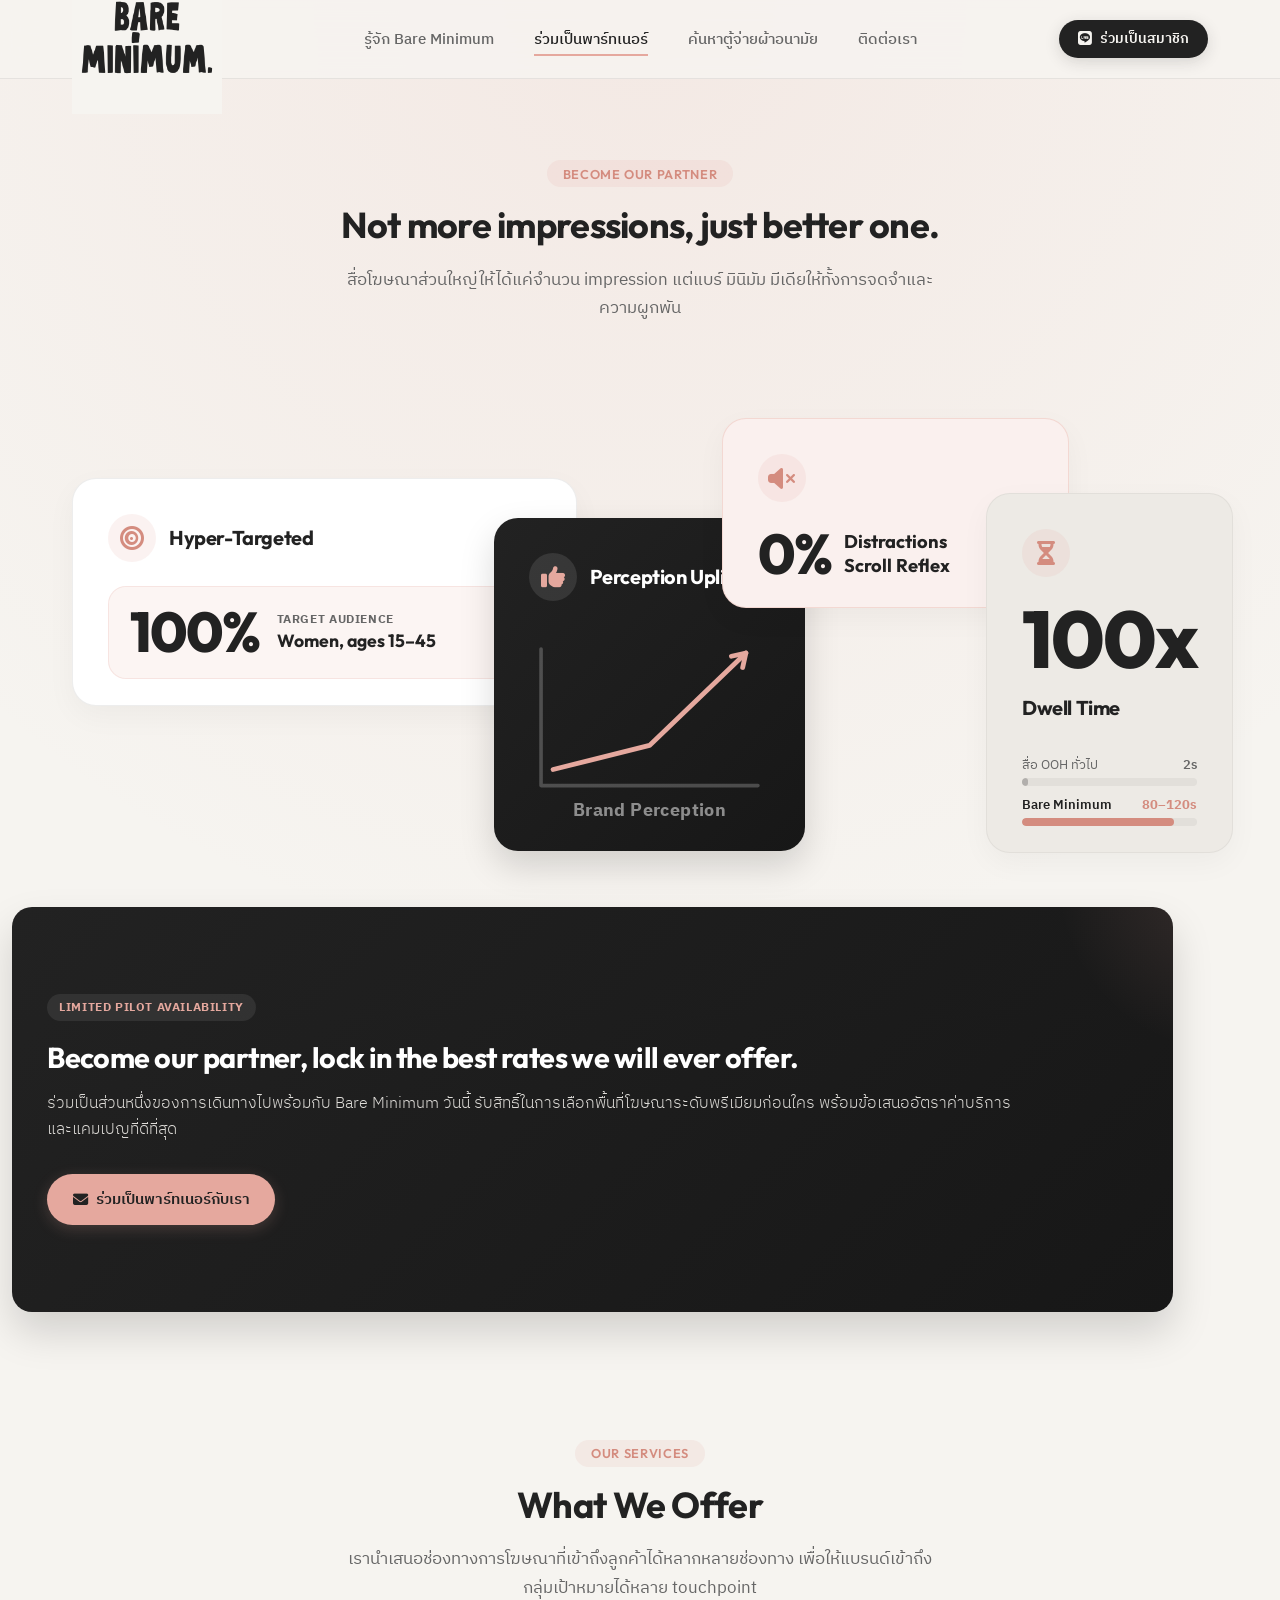
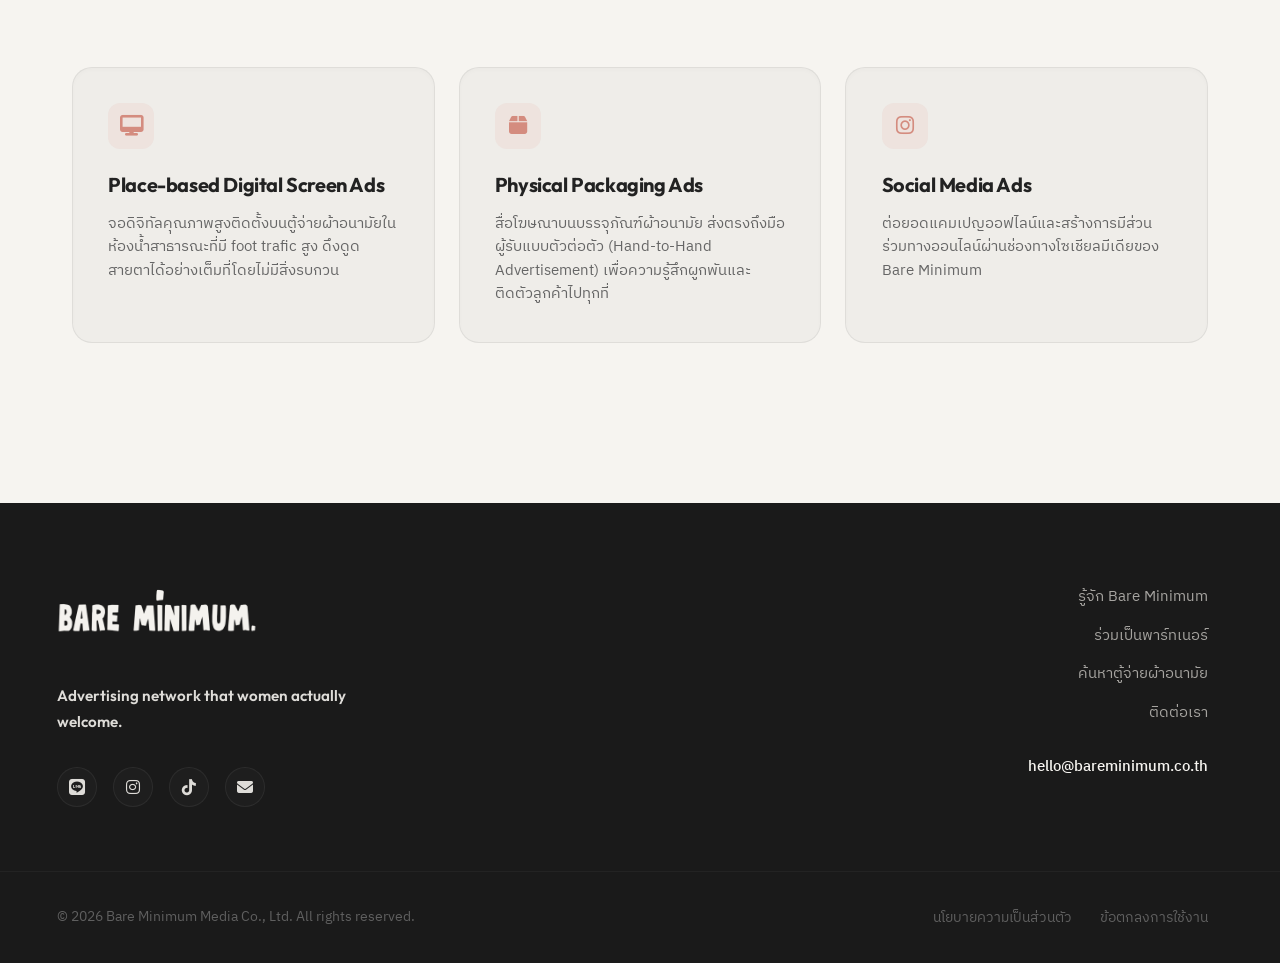
==== advertisers.html @ 183c714f "style: improve responsive design of advertiser cards with new layout metrics and mobile overflow fix" ====
<!DOCTYPE html>
<html lang="th">

<head>
    <meta charset="UTF-8">
    <meta name="viewport" content="width=device-width, initial-scale=1.0">
    <title>ร่วมเป็นพาร์ทเนอร์สื่อโฆษณา | Bare Minimum Media</title>

    <!-- SEO Meta Tags -->
    <meta name="description"
        content="ร่วมเป็นพาร์ทเนอร์โฆษณากับ Bare Minimum Media เครือข่ายสื่อโฆษณา OOH เจาะกลุ่มเป้าหมายผู้หญิง 100% อย่างมีประสิทธิภาพสูงสุด ผ่านการแจกผ้าอนามัยฟรี">
    <meta name="keywords"
        content="สื่อโฆษณา OOH, OOH Media, Media Network, พาร์ทเนอร์โฆษณา, โฆษณาเจาะกลุ่มผู้หญิง, สื่อนอกบ้าน, OOH media Thailand, โฆษณา OOH ในไทย, ผ้าอนามัยฟรี, ตู้จ่ายผ้าอนามัย, Bare Minimum Media">

    <!-- Open Graph Meta Tags -->
    <meta property="og:title" content="ร่วมเป็นพาร์ทเนอร์สื่อโฆษณา | Bare Minimum Media">
    <meta property="og:description"
        content="ร่วมเป็นพาร์ทเนอร์โฆษณากับ Bare Minimum Media เครือข่ายสื่อโฆษณา OOH เจาะกลุ่มเป้าหมายผู้หญิง 100% อย่างมีประสิทธิภาพสูงสุด">
    <meta property="og:image" content="assets/Logo.png">
    <meta property="og:type" content="website">

    <!-- Fonts -->
    <link rel="preconnect" href="https://fonts.googleapis.com">
    <link rel="preconnect" href="https://fonts.gstatic.com" crossorigin>
    <link
        href="https://fonts.googleapis.com/css2?family=Outfit:wght@300;400;600;700;800&family=IBM+Plex+Sans+Thai:wght@300;400;500;600;700&family=Playfair+Display:ital,wght@0,400..900;1,400..900&display=swap"
        rel="stylesheet">

    <!-- FontAwesome for Icons -->
    <link rel="stylesheet" href="https://cdnjs.cloudflare.com/ajax/libs/font-awesome/6.4.0/css/all.min.css">

    <!-- Custom CSS -->
    <link rel="stylesheet" href="style.css?v=3.0">
</head>

<body>

    <!-- Navigation Header -->
    <header class="header">
        <div class="nav-container">
            <a href="./" class="logo-link">
                <img src="assets/2.png" alt="Bare Minimum Logo" class="header-logo">
            </a>

            <nav class="nav-menu">
                <a href="./" class="nav-link">รู้จัก Bare Minimum</a>
                <a href="advertisers" class="nav-link">ร่วมเป็นพาร์ทเนอร์</a>
                <a href="locations" class="nav-link">ค้นหาตู้จ่ายผ้าอนามัย</a>
                <a href="contact" class="nav-link">ติดต่อเรา</a>
            </nav>

            <div class="nav-actions">
                <a href="https://lin.ee/QVbHF6t" class="btn btn-primary btn-sm btn-member-trigger">
                    <i class="fab fa-line"></i> ร่วมเป็นสมาชิก
                </a>
            </div>

            <button class="mobile-menu-toggle" id="menu-toggle" aria-label="Toggle Menu">
                <span class="bar"></span>
                <span class="bar"></span>
                <span class="bar"></span>
            </button>
        </div>
    </header>

    <!-- Mobile Navigation Drawer -->
    <div class="mobile-nav" id="mobile-nav">
        <a href="./" class="mobile-nav-link">รู้จัก Bare Minimum</a>
        <a href="advertisers" class="mobile-nav-link">ร่วมเป็นพาร์ทเนอร์</a>
        <a href="locations" class="mobile-nav-link">ค้นหาตู้จ่ายผ้าอนามัย</a>
        <a href="contact" class="mobile-nav-link">ติดต่อเรา</a>
        <a href="https://lin.ee/QVbHF6t" class="btn btn-primary btn-member-trigger" style="margin-top: 1.5rem;">
            <i class="fab fa-line"></i> ร่วมเป็นสมาชิก
        </a>
    </div>

    <!-- Main Content -->
    <main>

        <!-- Advertiser / Partner Section -->
        <section id="advertisers" class="advertisers-section standalone-section">
            <div class="container">
                <div class="section-header">
                    <span class="section-badge">Become Our Partner</span>
                    <h2>Not more impressions, just better one.</h2>
                    <p class="section-subtitle">
                        สื่อโฆษณาส่วนใหญ่ให้ได้แค่จำนวน impression แต่แบร์ มินิมัม มีเดียให้ทั้งการจดจำและความผูกพัน
                    </p>
                </div>

                <!-- Advertiser Cards Grid -->
                <div class="advertiser-grid">
                    <!-- Card 1: Hyper-Targeted -->
                    <div class="adv-card adv-card-premium adv-card-palette-1" data-reveal>
                        <div class="adv-card-header-row">
                            <div class="adv-badge-premium"><i class="fas fa-bullseye"></i></div>
                            <h3 class="adv-title-premium">Hyper-Targeted</h3>
                        </div>
                        <div class="adv-card-label-row">
                            <div class="adv-pill-pink-box">
                                <div class="adv-card-huge-num">100%</div>
                                <div class="adv-box-details">
                                    <span class="adv-box-title">Target Audience</span>
                                    <span class="adv-box-subtitle">Women, ages 15–45</span>
                                </div>
                            </div>
                        </div>
                    </div>

                    <!-- Card 2: Better Brand Perception -->
                    <div class="adv-card adv-card-premium adv-card-palette-2" data-reveal>
                        <div class="adv-card-header-row">
                            <div class="adv-badge-premium"><i class="fas fa-thumbs-up"></i></div>
                            <h3 class="adv-title-premium">Perception Uplift</h3>
                        </div>

                        <div class="svg-wrapper">
                            <svg viewBox="0 0 300 230" class="spike-chart">
                                <!-- Axes -->
                                <path d="M 15,10 L 15,180 L 285,180" fill="none" stroke="rgba(255, 255, 255, 0.25)"
                                    stroke-width="4.5" stroke-linecap="round" stroke-linejoin="round" />

                                <!-- Label indicator -->
                                <text x="150" y="218" class="chart-axis-text"
                                    style="text-anchor: middle; font-size: 22px; font-weight: 700; letter-spacing: 0.5px; fill: #ffffff;">Brand Perception</text>

                                <!-- Area Path -->
                                <path class="spike-gradient-fill" d="M 30,180 L 30,160 L 150,130 L 270,15 L 270,180 Z"
                                    fill="url(#spike-grad-accent)" />

                                <!-- Line Path -->
                                <path class="spike-path" d="M 30,160 L 150,130 L 270,15" fill="none"
                                    stroke="var(--color-accent)" stroke-width="6" stroke-linecap="round"
                                    stroke-linejoin="round" />

                                <!-- Arrow Head -->
                                <path class="spike-arrow" d="M 252,19 L 270,15 L 266,33" fill="none"
                                    stroke="var(--color-accent)" stroke-width="6" stroke-linecap="round"
                                    stroke-linejoin="round" />
                            </svg>
                        </div>


                    </div>

                    <!-- Card 3: Zero Distraction -->
                    <div class="adv-card adv-card-premium adv-card-palette-3" data-reveal>
                        <div class="adv-badge-premium"><i class="fas fa-volume-mute"></i></div>
                        <div class="adv-card-metrics-row-nobox">
                            <div class="adv-card-huge-num">0%</div>
                            <div class="adv-box-details">
                                <span class="adv-box-subtitle-small">Distractions</span>
                                <span class="adv-box-subtitle-small">Scroll Reflex</span>
                            </div>
                        </div>
                    </div>

                    <!-- Card 4: 100x Longer Dwell Time -->
                    <div class="adv-card adv-card-premium adv-card-palette-4" data-reveal>
                        <div class="adv-badge-premium"><i class="fas fa-hourglass-half"></i></div>
                        <div class="adv-card-huge-num">100x</div>
                        <h3 class="adv-title-premium">Dwell Time</h3>

                        <div class="dwell-chart-container" style="margin-bottom: 1.5rem;">
                            <div class="chart-row">
                                <div class="chart-label-container">
                                    <span class="chart-label">สื่อ OOH ทั่วไป</span>
                                    <span class="chart-value">2s</span>
                                </div>
                                <div class="chart-bar-bg">
                                    <div class="chart-bar bar-typical" style="width: calc(2 / 60 * 100%)"></div>
                                </div>
                            </div>
                            <div class="chart-row">
                                <div class="chart-label-container">
                                    <span class="chart-label-accent">Bare Minimum</span>
                                    <span class="chart-value-accent">80–120s</span>
                                </div>
                                <div class="chart-bar-bg">
                                    <div class="chart-bar bar-accent" style="width: calc(52 / 60 * 100%)"></div>
                                </div>
                            </div>
                        </div>


                    </div>

                    <!-- Card 5: Multiple Touchpoints -->
                    <div class="adv-card" data-reveal style="display: none;">
                        <div class="adv-badge"><i class="fas fa-layer-group"></i></div>
                        <h3>Multiple Touchpoints</h3>
                        <p>เรานำเสนอช่องทางการโฆษณาที่เข้าถึงลูกค้าได้หลากหลายช่องทาง ทั้งบรรจุภัณฑ์ (Packaging Ads)
                            จอดิจิทัล (Digital Screen Ads) และสื่อโซเชียลมีเดีย (Social Media Ads)
                            เพื่อสร้างการมองเห็นซ้ำ และทำให้พวกเธอจดจำและพกพาแบรนด์ของคุณติดตัวไปได้ทุกที่</p>
                    </div>

                    <!-- Card 6: Premium Locations -->
                    <div class="adv-card" data-reveal style="display: none;">
                        <div class="adv-badge"><i class="fas fa-map-marked-alt"></i></div>
                        <h3>Premium Locations</h3>
                        <p>ติดตั้งในพื้นที่ที่มี foot traffic สูงและตรงกลุ่มเป้าหมายของคุณ ไม่ว่าจะเป็น
                            มหาวิทยาลัยชื่อดัง, โรงพยาบาลชั้นนำ, ห้างสรรพสินค้า, อาคารสำนักงานเกรด A หรือสนามบิน</p>
                    </div>

                    <!-- Card 7: Who should advertise with us -->
                    <div class="adv-card" data-reveal style="display: none;">
                        <div class="adv-badge"><i class="fas fa-users"></i></div>
                        <h3>Who Should Advertise With Us?</h3>
                        <p>แบรนด์ FMCG และทุกแบรนด์ที่ต้องการเข้าถึงกลุ่มเป้าหมายผู้หญิงอายุ 15-45 ปี</p>
                    </div>

                    <!-- Featured Call to Action (Card 8) -->
                    <div class="adv-card adv-card-featured">
                        <div class="featured-content">
                            <span class="featured-tag">LIMITED PILOT AVAILABILITY</span>
                            <h3>Become our partner, lock in the best rates we will ever offer.</h3>
                            <p>ร่วมเป็นส่วนหนึ่งของการเดินทางไปพร้อมกับ Bare Minimum วันนี้
                                รับสิทธิ์ในการเลือกพื้นที่โฆษณาระดับพรีเมียมก่อนใคร
                                พร้อมข้อเสนออัตราค่าบริการและแคมเปญที่ดีที่สุด</p>
                            <button class="btn btn-secondary" id="btn-partner-trigger">
                                <i class="fas fa-envelope"></i> ร่วมเป็นพาร์ทเนอร์กับเรา
                            </button>
                        </div>
                    </div>
                </div>
            </div>
        </section>

        <!-- Our Services Section -->
        <section id="what-we-offer" class="offer-section">
            <div class="container">
                <div class="section-header" data-reveal>
                    <span class="section-badge">Our Services</span>
                    <h2>What We Offer</h2>
                    <p class="section-subtitle">
                        เรานำเสนอช่องทางการโฆษณาที่เข้าถึงลูกค้าได้หลากหลายช่องทาง
                        เพื่อให้แบรนด์เข้าถึงกลุ่มเป้าหมายได้หลาย touchpoint
                    </p>
                </div>

                <!-- Offer Cards Grid -->
                <div class="advertiser-grid">
                    <!-- Card 1: Place-based Digital Screen Ads -->
                    <div class="adv-card" data-reveal style="transition-delay: 0.1s;">
                        <div class="adv-badge"><i class="fas fa-desktop"></i></div>
                        <h3>Place-based Digital Screen Ads</h3>
                        <p>จอดิจิทัลคุณภาพสูงติดตั้งบนตู้จ่ายผ้าอนามัยในห้องน้ำสาธารณะที่มี foot trafic สูง
                            ดึงดูดสายตาได้อย่างเต็มที่โดยไม่มีสิ่งรบกวน</p>
                    </div>

                    <!-- Card 2: Physical Packaging Ads -->
                    <div class="adv-card" data-reveal style="transition-delay: 0.3s;">
                        <div class="adv-badge"><i class="fas fa-box"></i></div>
                        <h3>Physical Packaging Ads</h3>
                        <p>สื่อโฆษณาบนบรรจุภัณฑ์ผ้าอนามัย ส่งตรงถึงมือผู้รับแบบตัวต่อตัว (Hand-to-Hand Advertisement)
                            เพื่อความรู้สึกผูกพันและติดตัวลูกค้าไปทุกที่</p>
                    </div>

                    <!-- Card 3: Social Media Ads -->
                    <div class="adv-card" data-reveal style="transition-delay: 0.5s;">
                        <div class="adv-badge"><i class="fab fa-instagram"></i></div>
                        <h3>Social Media Ads</h3>
                        <p>ต่อยอดแคมเปญออฟไลน์และสร้างการมีส่วนร่วมทางออนไลน์ผ่านช่องทางโซเชียลมีเดียของ Bare Minimum
                        </p>
                    </div>
                </div>
            </div>
        </section>

    </main>

    <!-- Footer -->
    <footer class="footer">
        <div class="container footer-container">
            <div class="footer-brand">
                <a href="./" class="logo-link">
                    <img src="assets/3.png" alt="Bare Minimum Logo" class="footer-logo">
                </a>
                <p class="footer-english-text">Advertising network that women actually welcome.</p>
                <div class="social-links">
                    <a href="https://lin.ee/QVbHF6t" target="_blank" aria-label="LINE"><i class="fab fa-line"></i></a>
                    <a href="https://www.instagram.com/didthebareminimum?igsh=MXNhOTF0OTR0cHQ2Nw%3D%3D&utm_source=qr"
                        target="_blank" aria-label="Instagram"><i class="fab fa-instagram"></i></a>
                    <a href="https://www.tiktok.com/@didthebareminimum?_r=1&_t=ZS-9819Ub12t3R" target="_blank"
                        aria-label="TikTok"><i class="fab fa-tiktok"></i></a>
                    <a href="mailto:hello@bareminimum.co.th" aria-label="Gmail"><i class="fas fa-envelope"></i></a>
                </div>
            </div>

            <div class="footer-links-group">
                <div class="footer-links-col">
                    <a href="./">รู้จัก Bare Minimum</a>
                    <a href="advertisers">ร่วมเป็นพาร์ทเนอร์</a>
                    <a href="locations">ค้นหาตู้จ่ายผ้าอนามัย</a>
                    <a href="contact">ติดต่อเรา</a>
                    <a href="mailto:hello@bareminimum.co.th" class="footer-email-link">hello@bareminimum.co.th</a>
                </div>
            </div>
        </div>
        <div class="footer-bottom">
            <div class="container footer-bottom-container">
                <p>&copy; 2026 Bare Minimum Media Co., Ltd. All rights reserved. </p>
                <div class="footer-meta-links">
                    <a href="#">นโยบายความเป็นส่วนตัว</a>
                    <a href="#">ข้อตกลงการใช้งาน</a>
                </div>
            </div>
        </div>
    </footer>

    <!-- MODAL: LINE QR Code (For Desktop users to easily scan and open LIFF) -->
    <div class="modal" id="modal-member">
        <div class="modal-content text-center">
            <button class="modal-close" aria-label="Close modal">&times;</button>
            <h3 class="modal-title">ร่วมเป็นสมาชิก Bare Minimum</h3>
            <p class="modal-subtitle">สแกน QR Code ด้านล่างผ่านสมาร์ตโฟนของคุณเพื่อแอด LINE OA
                และเริ่มรับผ้าอนามัยฟรีได้ทันที</p>
            <div class="qr-container">
                <img src="https://qr-official.line.me/gs/M_489gqvbh_BW.png?oat_content=qr" alt="LINE QR Code"
                    class="qr-img"
                    style="width: 200px; height: 200px; margin: 1rem auto; display: block; border-radius: 12px; box-shadow: 0 4px 12px rgba(0,0,0,0.1);">
                <div class="line-badge-container">
                    <span class="line-badge"><i class="fab fa-line"></i> LINE @489gqvbh</span>
                </div>
            </div>
            <div class="modal-footer">
                <a href="https://lin.ee/QVbHF6t" target="_blank" class="btn btn-outline btn-sm">หรือคลิกที่นี่</a>
            </div>
        </div>
    </div>

    <!-- MODAL: Partner / Advertiser Inquiry -->
    <div class="modal" id="modal-partner">
        <div class="modal-content">
            <button class="modal-close" aria-label="Close modal">&times;</button>
            <h3 class="modal-title">ร่วมเป็นพาร์ทเนอร์โฆษณากับเรา</h3>
            <p class="modal-subtitle">เริ่มต้นสร้าง Campaign OOH รูปแบบใหม่ที่สร้าง Impact
                สูงสุดให้กับแบรนด์และสังคมของคุณ</p>

            <form id="partner-form" class="modal-form">
                <div class="form-group">
                    <label for="partner-company">ชื่อบริษัท / แบรนด์สินค้า</label>
                    <input type="text" id="partner-company" required placeholder="เช่น บริษัท แบรนด์สุขอนามัย จำกัด">
                </div>
                <div class="form-row">
                    <div class="form-group">
                        <label for="partner-contact">ชื่อผู้ติดต่อ</label>
                        <input type="text" id="partner-contact" required placeholder="คุณกานดา รักดี">
                    </div>
                    <div class="form-group">
                        <label for="partner-phone">เบอร์โทรศัพท์</label>
                        <input type="tel" id="partner-phone" required placeholder="081-XXX-XXXX">
                    </div>
                </div>
                <div class="form-group">
                    <label for="partner-email">อีเมลบริษัท</label>
                    <input type="email" id="partner-email" required placeholder="kanda@brandcompany.com">
                </div>
                <div class="form-group">
                    <label for="partner-msg">รายละเอียดแคมเปญหรือความต้องการเพิ่มเติม (ไม่บังคับ)</label>
                    <textarea id="partner-msg" rows="3"
                        placeholder="ระบุกลุ่มเป้าหมายหรือช่วงเวลาแคมเปญที่คุณต้องการ เช่น ไตรมาส 3 กลุ่มเป้าหมายนักศึกษามหาวิทยาลัย"></textarea>
                </div>
                <button type="submit" class="btn btn-secondary btn-full">ส่งคำขอข้อมูลพาร์ทเนอร์</button>
            </form>
        </div>
    </div>

    <!-- Toast Notification for Successful Form Submissions -->
    <div class="toast" id="toast">
        <div class="toast-content">
            <i class="fas fa-check-circle toast-icon"></i>
            <div class="toast-text">
                <h4 class="toast-title">ส่งข้อมูลสำเร็จ!</h4>
                <p class="toast-message">เจ้าหน้าที่ของ Bare Minimum Media จะติดต่อกลับหาท่านโดยเร็วที่สุด</p>
            </div>
        </div>
    </div>

    <!-- Custom JS -->
    <script src="script.js?v=3.0"></script>
</body>

</html>
---- style.css ----
/* CSS Reset & Variables */
:root {
    --color-primary: #f6f4f0; /* Cream background */
    --color-secondary: #222222; /* Dark text and accents */
    --color-accent: #E5A89E; /* Soft rose gold accent */
    --color-accent-hover: #D48C7F;
    --color-text-dark: #f6f4f0; /* Light text for dark containers */
    --color-text-light: #222222; /* Main dark text */
    --color-text-muted: #666666; /* Muted text for readability on light bg */
    
    --bg-dark: #f6f4f0; /* Main site background */
    --bg-light: #222222; /* Contoured dark element background */
    --bg-card: rgba(34, 34, 34, 0.03); /* Translucent dark tint for cards */
    --border-light: rgba(34, 34, 34, 0.08); /* Soft borders for light background */
    
    --font-heading: 'Outfit', 'IBM Plex Sans Thai', sans-serif;
    --font-body: 'IBM Plex Sans Thai', sans-serif;
    
    --transition-smooth: all 0.4s cubic-bezier(0.16, 1, 0.3, 1);
    --transition-quick: all 0.2s ease;
    
    --shadow-premium: 0 20px 40px rgba(0, 0, 0, 0.08);
    --shadow-soft: 0 10px 30px rgba(0, 0, 0, 0.04);
    --shadow-inset: inset 0 2px 4px rgba(0, 0, 0, 0.02);
}

* {
    margin: 0;
    padding: 0;
    box-sizing: border-box;
}

html {
    scroll-behavior: smooth;
    font-size: 16px;
    background-color: var(--bg-dark);
    color: var(--color-text-light);
    font-family: var(--font-body);
    -webkit-font-smoothing: antialiased;
}

body {
    overflow-x: hidden;
}

/* Typography styling */
h1, h2, h3, h4, h5, h6 {
    font-family: var(--font-heading);
    font-weight: 700;
    line-height: 1.2;
    letter-spacing: -0.02em;
}

p {
    font-weight: 400;
    line-height: 1.7;
    color: #4a4947; /* Darker grey body text for readibility */
}

strong {
    font-weight: 600;
    color: #111111;
}

/* Layout Utilities */
.container {
    width: 100%;
    max-width: 1200px;
    margin: 0 auto;
    padding: 0 2rem;
}

/* Header & Navigation */
.header {
    position: fixed;
    top: 0;
    left: 0;
    width: 100%;
    z-index: 1000;
    background: rgba(246, 244, 240, 0.85); /* Transparent cream */
    backdrop-filter: blur(16px);
    -webkit-backdrop-filter: blur(16px);
    border-bottom: 1px solid var(--border-light);
    transition: var(--transition-smooth);
}

.header.scrolled {
    padding: 0.75rem 0;
    background: rgba(246, 244, 240, 0.98);
    box-shadow: 0 10px 30px rgba(0, 0, 0, 0.05);
}

.nav-container {
    display: flex;
    justify-content: space-between;
    align-items: center;
    max-width: 1200px;
    margin: 0 auto;
    padding: 1.2rem 2rem;
    transition: var(--transition-smooth);
}

.logo-text {
    font-family: var(--font-heading);
    font-weight: 800;
    font-size: 1.35rem;
    color: var(--color-text-light);
    text-decoration: none;
    letter-spacing: 0.15em;
    display: flex;
    align-items: center;
}

.logo-link {
    display: flex;
    align-items: center;
    text-decoration: none;
}

.header-logo {
    height: 150px;
    width: auto;
    object-fit: contain;
    margin-top: -55px;
    margin-bottom: -55px;
    transition: var(--transition-smooth);
}

.header.scrolled .header-logo {
    height: 120px;
    margin-top: -44px;
    margin-bottom: -44px;
}

.header-logo:hover {
    transform: scale(1.05);
}

.logo-dot {
    display: inline-block;
    width: 8px;
    height: 8px;
    background-color: var(--color-accent);
    border-radius: 50%;
    margin-right: 8px;
    box-shadow: 0 0 10px var(--color-accent);
}

.nav-menu {
    display: flex;
    gap: 2.5rem;
}

.nav-link {
    color: var(--color-text-muted);
    text-decoration: none;
    font-size: 0.95rem;
    font-weight: 500;
    transition: var(--transition-quick);
    position: relative;
    padding: 0.25rem 0;
}

.nav-link::after {
    content: '';
    position: absolute;
    bottom: 0;
    left: 0;
    width: 0;
    height: 2px;
    background-color: var(--color-accent);
    transition: var(--transition-quick);
}

.nav-link:hover {
    color: var(--color-text-light);
}

.nav-link:hover::after {
    width: 100%;
}

.nav-actions {
    display: flex;
    align-items: center;
}

/* Buttons */
.btn {
    display: inline-flex;
    align-items: center;
    justify-content: center;
    gap: 8px;
    padding: 0.8rem 1.6rem;
    border-radius: 50px;
    font-family: var(--font-heading);
    font-weight: 600;
    font-size: 0.95rem;
    text-decoration: none;
    cursor: pointer;
    transition: var(--transition-smooth);
    border: none;
}

.btn-sm {
    padding: 0.5rem 1.2rem;
    font-size: 0.85rem;
}

.btn-lg {
    padding: 1rem 2rem;
    font-size: 1.05rem;
}

.btn-full {
    width: 100%;
}

.btn-primary {
    background-color: var(--color-secondary); /* Dark buttons in light theme */
    color: var(--color-primary);
    box-shadow: 0 4px 15px rgba(34, 34, 34, 0.15);
}

.btn-primary:hover {
    background-color: #333333;
    transform: translateY(-2px);
    box-shadow: 0 6px 20px rgba(34, 34, 34, 0.25);
}

.btn-secondary {
    background-color: var(--color-accent); /* Rose Accent for secondary CTA */
    color: var(--color-secondary);
    box-shadow: 0 4px 15px rgba(229, 168, 158, 0.2);
}

.btn-secondary:hover {
    background-color: var(--color-accent-hover);
    transform: translateY(-2px);
    box-shadow: 0 6px 20px rgba(229, 168, 158, 0.3);
}

.btn-outline {
    background-color: transparent;
    color: var(--color-text-light);
    border: 1px solid var(--border-light);
}

.btn-outline:hover {
    background-color: rgba(34, 34, 34, 0.03);
    border-color: var(--color-text-light);
    transform: translateY(-2px);
}

/* Mobile Toggle */
.mobile-menu-toggle {
    display: none;
    flex-direction: column;
    justify-content: space-between;
    width: 24px;
    height: 18px;
    background: transparent;
    border: none;
    cursor: pointer;
}

.mobile-menu-toggle .bar {
    width: 100%;
    height: 2px;
    background-color: var(--color-text-light);
    border-radius: 2px;
    transition: var(--transition-quick);
}

/* Mobile Navigation */
.mobile-nav {
    position: fixed;
    top: 0;
    right: -100%;
    width: 80%;
    max-width: 320px;
    height: 100vh;
    background-color: #edeae5; /* Clean light mobile drawer */
    z-index: 999;
    display: flex;
    flex-direction: column;
    padding: 6rem 2rem 2rem;
    gap: 1.5rem;
    box-shadow: -10px 0 30px rgba(0, 0, 0, 0.05);
    transition: var(--transition-smooth);
    border-left: 1px solid var(--border-light);
}

.mobile-nav.active {
    right: 0;
}

.mobile-nav-link {
    color: var(--color-text-muted);
    text-decoration: none;
    font-size: 1.2rem;
    font-weight: 500;
    padding: 0.5rem 0;
    border-bottom: 1px solid rgba(0, 0, 0, 0.05);
}

.mobile-nav-link:hover {
    color: var(--color-text-light);
}

/* Hero Section */
.hero-section {
    position: relative;
    padding: 10rem 0 7rem;
    display: flex;
    align-items: center;
    justify-content: center;
    background: radial-gradient(circle at top, rgba(229, 168, 158, 0.15) 0%, rgba(246, 244, 240, 0) 65%);
}

.hero-container {
    display: flex;
    flex-direction: column;
    align-items: center;
    text-align: center;
}

.hero-logo-wrapper {
    position: relative;
    width: 380px;
    height: 380px;
    margin-bottom: 2.5rem;
    display: flex;
    align-items: center;
    justify-content: center;
    border-radius: 50%;
    background: radial-gradient(circle, rgba(34, 34, 34, 0.02) 0%, rgba(34, 34, 34, 0) 70%);
}

.hero-logo {
    max-width: 100%;
    max-height: 100%;
    object-fit: contain;
    filter: drop-shadow(0 10px 20px rgba(0, 0, 0, 0.15));
    transition: var(--transition-smooth);
}

.hero-logo:hover {
    transform: scale(1.08) rotate(2deg);
}

.hero-tagline {
    font-size: 2.5rem;
    line-height: 1.2;
    margin-bottom: 1.5rem;
    max-width: 800px;
    background: linear-gradient(135deg, #111111 30%, #444444 100%);
    -webkit-background-clip: text;
    background-clip: text;
    -webkit-text-fill-color: transparent;
}

.hero-description-main {
    font-size: 1.05rem;
    max-width: 600px;
    margin-bottom: 3rem;
    color: var(--color-text-muted);
}

.hero-subtitle-english {
    font-family: var(--font-heading);
    font-size: 1.45rem;
    font-weight: 700;
    color: #333333;
    margin-top: 1.5rem;
    margin-bottom: 3.2rem;
    letter-spacing: -0.01em;
}

.hero-buttons {
    display: flex;
    gap: 1.5rem;
    margin-bottom: 5rem;
    flex-wrap: wrap;
    justify-content: center;
}

/* Intro Grid Card system */
.intro-grid {
    display: flex;
    flex-wrap: wrap;
    gap: 2rem;
    width: 100%;
    margin-top: 2rem;
}

.intro-card {
    background-color: var(--bg-card);
    border: 1px solid var(--border-light);
    border-radius: 20px;
    padding: 2.5rem;
    text-align: left;
    box-shadow: var(--shadow-inset);
    transition: var(--transition-smooth);
    position: relative;
    overflow: hidden;
    flex: 1 1 calc(50% - 1rem);
    min-width: 300px;
}

.intro-card-full {
    flex: 1 1 100% !important;
    padding: 3.5rem 4rem !important;
}

.intro-card-full h2 {
    font-size: 2.2rem;
    margin-bottom: 1.2rem;
}

.intro-card-full p {
    font-size: 1.15rem;
    line-height: 1.75;
    max-width: 85%;
}

.intro-card::before {
    content: '';
    position: absolute;
    top: 0;
    left: 0;
    width: 4px;
    height: 100%;
    background-color: var(--color-secondary);
    opacity: 0;
    transition: var(--transition-quick);
}

.intro-card:hover {
    transform: translateY(-5px);
    background-color: rgba(34, 34, 34, 0.05);
    border-color: rgba(34, 34, 34, 0.12);
    box-shadow: var(--shadow-premium);
}

.intro-card:hover::before {
    opacity: 1;
}

.card-icon {
    font-size: 2rem;
    color: var(--color-accent);
    margin-bottom: 1.5rem;
    display: inline-block;
}

.intro-card h2 {
    font-size: 1.5rem;
    margin-bottom: 1rem;
    color: #111111;
}

.intro-card p {
    font-size: 1rem;
    line-height: 1.6;
}

/* Intro Stacking Cards Layout */
.intro-stack-container {
    display: flex;
    flex-direction: column;
    align-items: center;
    position: relative;
    width: 100%;
    margin-top: 4rem; /* Spacing after hero content */
}

.intro-sticky-wrapper {
    position: -webkit-sticky !important;
    position: sticky !important;
    top: 80px !important; /* Offset for desktop header */
    height: calc(100vh - 80px) !important;
    width: 100% !important;
    display: flex !important;
    align-items: center !important;
    justify-content: center !important;
    z-index: calc(10 + var(--card-index)) !important;
}

.intro-stacked-card {
    width: 480px !important;
    max-width: 90% !important;
    height: auto !important;
    background-color: #fcfbfa !important; /* Solid cream bg to hide cards behind */
    box-shadow: 0 20px 40px rgba(34, 34, 34, 0.08) !important;
    border: 1px solid rgba(34, 34, 34, 0.08) !important;
    border-radius: 24px !important;
    padding: 2.5rem !important;
    transition: transform 0.3s ease, box-shadow 0.3s ease, background-color 0.3s ease !important;
    margin: 0 auto !important;
}

@media (max-width: 768px) {
    .intro-sticky-wrapper {
        top: 70px !important; /* Offset for mobile header */
        height: calc(100vh - 70px) !important;
    }
    .intro-stacked-card {
        padding: 1.75rem !important; /* Tighter padding to save vertical space on mobile */
    }
    .btn-where {
        font-size: 0.8rem;
        padding: 0.6rem 1rem;
        white-space: nowrap;
    }
}

@media (min-width: 769px) {
    .intro-stacked-card {
        width: 100% !important;
        max-width: 1200px !important;
        padding: 5rem 4rem !important;
        border-radius: 30px !important;
    }
    
    .intro-stacked-card .card-icon {
        font-size: 3rem !important;
        margin-bottom: 2rem !important;
    }
    
    .intro-stacked-card h2 {
        font-size: 2.5rem !important;
        margin-bottom: 1.5rem !important;
    }
    
    .intro-stacked-card p {
        font-size: 1.25rem !important;
        line-height: 1.85 !important;
    }
}

/* Rotation styles for a natural stacked look */
.card-rotate-2 {
    transform: rotate(1deg);
}
.card-rotate-neg-1 {
    transform: rotate(-0.5deg);
}
.card-rotate-1 {
    transform: rotate(0.5deg);
}
.card-rotate-neg-2 {
    transform: rotate(-1deg);
}

@media (min-width: 640px) {
    .card-rotate-2 {
        transform: rotate(2deg);
    }
    .card-rotate-neg-1 {
        transform: rotate(-1deg);
    }
    .card-rotate-1 {
        transform: rotate(1deg);
    }
    .card-rotate-neg-2 {
        transform: rotate(-2deg);
    }
}

/* Float reveal compatibility with rotation */
[data-reveal].card-rotate-2 {
    transform: translateY(30px) rotate(1deg);
}
[data-reveal].card-rotate-neg-1 {
    transform: translateY(30px) rotate(-0.5deg);
}
[data-reveal].card-rotate-1 {
    transform: translateY(30px) rotate(0.5deg);
}
[data-reveal].card-rotate-neg-2 {
    transform: translateY(30px) rotate(-1deg);
}

@media (min-width: 640px) {
    [data-reveal].card-rotate-2 {
        transform: translateY(30px) rotate(2deg);
    }
    [data-reveal].card-rotate-neg-1 {
        transform: translateY(30px) rotate(-1deg);
    }
    [data-reveal].card-rotate-1 {
        transform: translateY(30px) rotate(1deg);
    }
    [data-reveal].card-rotate-neg-2 {
        transform: translateY(30px) rotate(-2deg);
    }
}

[data-reveal].revealed.card-rotate-2 {
    transform: translateY(0) rotate(1deg);
}
[data-reveal].revealed.card-rotate-neg-1 {
    transform: translateY(0) rotate(-0.5deg);
}
[data-reveal].revealed.card-rotate-1 {
    transform: translateY(0) rotate(0.5deg);
}
[data-reveal].revealed.card-rotate-neg-2 {
    transform: translateY(0) rotate(-1deg);
}

@media (min-width: 640px) {
    [data-reveal].revealed.card-rotate-2 {
        transform: translateY(0) rotate(2deg);
    }
    [data-reveal].revealed.card-rotate-neg-1 {
        transform: translateY(0) rotate(-1deg);
    }
    [data-reveal].revealed.card-rotate-1 {
        transform: translateY(0) rotate(1deg);
    }
    [data-reveal].revealed.card-rotate-neg-2 {
        transform: translateY(0) rotate(-2deg);
    }
}

/* Hover translation combined with rotation */
.intro-stacked-card.card-rotate-2:hover {
    transform: translateY(-8px) rotate(1deg);
    box-shadow: var(--shadow-premium) !important;
}
.intro-stacked-card.card-rotate-neg-1:hover {
    transform: translateY(-8px) rotate(-0.5deg);
    box-shadow: var(--shadow-premium) !important;
}
.intro-stacked-card.card-rotate-1:hover {
    transform: translateY(-8px) rotate(0.5deg);
    box-shadow: var(--shadow-premium) !important;
}
.intro-stacked-card.card-rotate-neg-2:hover {
    transform: translateY(-8px) rotate(-1deg);
    box-shadow: var(--shadow-premium) !important;
}

@media (min-width: 640px) {
    .intro-stacked-card.card-rotate-2:hover {
        transform: translateY(-8px) rotate(2deg);
    }
    .intro-stacked-card.card-rotate-neg-1:hover {
        transform: translateY(-8px) rotate(-1deg);
    }
    .intro-stacked-card.card-rotate-1:hover {
        transform: translateY(-8px) rotate(1deg);
    }
    .intro-stacked-card.card-rotate-neg-2:hover {
        transform: translateY(-8px) rotate(-2deg);
    }
}

/* Section Divider */
.section-divider {
    height: 1px;
    background: linear-gradient(90deg, rgba(34, 34, 34, 0) 0%, rgba(34, 34, 34, 0.08) 50%, rgba(34, 34, 34, 0) 100%);
    margin: 4rem 0;
}

/* Our Mission Section */
.mission-section {
    padding: 5rem 0;
    margin: 4rem auto 20rem;
}

.mission-container {
    display: flex;
    align-items: center;
    justify-content: space-between;
    gap: 4rem;
}

.mission-image {
    flex: 1;
    display: flex;
    justify-content: center;
    align-items: center;
}

.mission-logo-img {
    max-width: 100%;
    height: auto;
    max-height: 280px;
    object-fit: contain;
    filter: drop-shadow(0 10px 20px rgba(0,0,0,0.05));
    transition: var(--transition-smooth);
}

.mission-logo-img:hover {
    transform: scale(1.03);
}

.mission-content {
    flex: 1.2;
    text-align: left;
}

.mission-content .section-badge {
    margin-bottom: 0.75rem;
}

.mission-content h2 {
    font-size: 2.5rem;
    margin-bottom: 1.5rem;
    color: var(--color-text-light);
}

.mission-text {
    font-size: 1.25rem;
    line-height: 1.85;
    color: var(--color-text-light);
    font-weight: 400;
    margin: 0;
}

/* Section Common Styling */
.section-header {
    text-align: center;
    margin-bottom: 4rem;
}

.section-badge {
    display: inline-block;
    padding: 0.35rem 1rem;
    background-color: rgba(229, 168, 158, 0.15);
    color: var(--color-accent-hover);
    border-radius: 50px;
    font-family: var(--font-heading);
    font-weight: 600;
    font-size: 0.8rem;
    letter-spacing: 0.05em;
    text-transform: uppercase;
    margin-bottom: 1rem;
}

.section-header h1,
.section-header h2 {
    font-size: 2.25rem;
    margin-bottom: 1.2rem;
    color: var(--color-text-light);
}

.section-subtitle {
    font-size: 1.05rem;
    color: var(--color-text-muted);
    max-width: 600px;
    margin: 0 auto;
}

/* Location Section Layout */
.locations-section {
    padding: 4rem 0;
}

.locations-layout {
    display: grid;
    grid-template-columns: 1.4fr 1fr;
    gap: 2rem;
    align-items: stretch;
}

.map-wrapper {
    position: relative;
    border-radius: 24px;
    overflow: hidden;
    border: 1px solid var(--border-light);
    box-shadow: var(--shadow-premium);
    height: 550px;
}

.map-container {
    width: 100%;
    height: 100%;
}

.map-overlay-instructions {
    position: absolute;
    bottom: 15px;
    left: 15px;
    background: rgba(246, 244, 240, 0.85); /* Semi-transparent cream */
    backdrop-filter: blur(8px);
    padding: 0.5rem 1rem;
    border-radius: 8px;
    border: 1px solid var(--border-light);
    pointer-events: none;
    z-index: 5;
}

.map-overlay-instructions p {
    font-size: 0.8rem;
    color: var(--color-text-light);
    margin: 0;
}

.locations-panel {
    background-color: var(--bg-card);
    border: 1px solid var(--border-light);
    border-radius: 24px;
    display: flex;
    flex-direction: column;
    overflow: hidden;
    height: 550px;
    box-shadow: var(--shadow-inset);
}

.panel-header {
    padding: 1.5rem;
    border-bottom: 1px solid var(--border-light);
    display: flex;
    justify-content: space-between;
    align-items: center;
}

.panel-header h3 {
    font-size: 1.2rem;
    color: var(--color-text-light);
}

.location-count {
    font-size: 0.85rem;
    padding: 0.25rem 0.75rem;
    background-color: rgba(34, 34, 34, 0.05);
    border-radius: 50px;
    color: var(--color-text-muted);
}

.location-list {
    flex-grow: 1;
    overflow-y: auto;
    padding: 1rem;
    display: flex;
    flex-direction: column;
    gap: 1rem;
}

/* Custom Scrollbar for Locations list */
.location-list::-webkit-scrollbar {
    width: 6px;
}
.location-list::-webkit-scrollbar-track {
    background: transparent;
}
.location-list::-webkit-scrollbar-thumb {
    background: rgba(34, 34, 34, 0.15);
    border-radius: 10px;
}
.location-list::-webkit-scrollbar-thumb:hover {
    background: rgba(34, 34, 34, 0.3);
}

.location-item {
    background-color: rgba(0, 0, 0, 0.01);
    border: 1px solid rgba(0, 0, 0, 0.03);
    border-radius: 14px;
    padding: 1.25rem;
    cursor: pointer;
    transition: var(--transition-quick);
}

.location-item:hover {
    background-color: rgba(0, 0, 0, 0.03);
    border-color: rgba(0, 0, 0, 0.08);
}

.location-item.active {
    background-color: rgba(229, 168, 158, 0.12); /* Subtle accent tint */
    border-color: var(--color-accent);
}

.item-header {
    display: flex;
    justify-content: space-between;
    align-items: flex-start;
    margin-bottom: 0.5rem;
}

.item-title {
    font-weight: 600;
    font-size: 1.05rem;
    color: var(--color-text-light);
}

.item-status {
    font-size: 0.75rem;
    padding: 0.15rem 0.5rem;
    border-radius: 4px;
    font-weight: 600;
}

.status-available {
    background-color: rgba(46, 204, 113, 0.15);
    color: #27ae60;
}

.status-low {
    background-color: rgba(241, 196, 15, 0.15);
    color: #d68910;
}

.status-empty {
    background-color: rgba(231, 76, 60, 0.15);
    color: #c0392b;
}

.item-description {
    font-size: 0.85rem;
    color: var(--color-text-muted);
}

.panel-footer {
    padding: 1.5rem;
    border-top: 1px solid var(--border-light);
}

/* Advertiser / Partner Section */
.advertisers-section {
    padding: 4rem 0;
}

.advertiser-grid {
    display: grid;
    grid-template-columns: repeat(3, 1fr);
    gap: 1.5rem;
    width: 100%;
}

#advertisers .advertiser-grid {
    grid-template-columns: repeat(4, 1fr);
    align-items: start; /* Enable uneven heights */
    gap: 1rem; /* Base gap for spacing */
}

@media (min-width: 993px) {
    #advertisers .advertiser-grid {
        gap: 0; /* Remove gap on desktop to allow horizontal overlapping */
        padding-top: 3.5rem;
        padding-bottom: 4.5rem;
    }
}

@media (max-width: 992px) {
    #advertisers .advertiser-grid {
        grid-template-columns: repeat(2, 1fr);
        gap: 1.5rem;
    }
}

@media (max-width: 768px) {
    #advertisers .advertiser-grid {
        grid-template-columns: 1fr;
        gap: 1.5rem;
    }

    .adv-card-premium {
        padding: 1.6rem 1.4rem 1.4rem 1.4rem !important;
    }
    
    .adv-pill-pink-box {
        padding: 0.8rem 1rem !important;
        gap: 0.8rem !important;
    }

    .adv-pill-pink-box .adv-card-huge-num {
        font-size: 2.8rem !important;
    }

    .adv-box-subtitle {
        font-size: 1rem !important;
        white-space: normal !important;
    }

    .adv-card-metrics-row-nobox .adv-card-huge-num {
        font-size: 2.8rem !important;
    }

    .adv-box-subtitle-small {
        font-size: 1rem !important;
        white-space: normal !important;
    }
    
    .adv-card-premium svg.spike-chart {
        max-width: 100%;
        height: auto;
    }
}

.adv-card {
    background-color: var(--bg-card);
    border: 1px solid var(--border-light);
    border-radius: 20px;
    padding: 2.2rem;
    box-shadow: var(--shadow-inset);
    transition: var(--transition-smooth);
    display: flex;
    flex-direction: column;
    width: 100%;
    height: 100%;
}

/* Premium Staggered Overlapping Cards style */
.adv-card-premium {
    padding: 2.2rem 2.2rem 1.6rem 2.2rem;
    border-radius: 24px;
    border: none;
    display: flex;
    flex-direction: column;
    justify-content: flex-start;
    box-sizing: border-box;
    height: auto; /* Allow auto heights for uneven look */
}

/* Eliminate extra spacing at the bottom of the card caused by final element margins */
.adv-card-premium > *:last-child {
    margin-bottom: 0 !important;
}

.adv-card-premium > *:last-child > *:last-child {
    margin-bottom: 0 !important;
}

/* Make SVG chart display large inside Card 2 */
.adv-card-premium .svg-wrapper {
    width: 100%;
    margin-top: 1rem;
    margin-bottom: 1.5rem;
}

.adv-card-premium svg.spike-chart {
    width: 100%;
    height: auto;
    display: block;
}

/* Card background themes */
.adv-card-palette-1 {
    background-color: #ffffff;
    border: 1px solid var(--border-light);
    color: var(--color-secondary);
    box-shadow: var(--shadow-soft);
}

.adv-card-palette-2 {
    background-color: #171717;
    background-image: linear-gradient(135deg, #222222 0%, #171717 100%);
    border: none;
    color: var(--color-text-dark);
    box-shadow: 0 15px 35px rgba(0, 0, 0, 0.15);
}

.adv-card-palette-3 {
    background-color: #faf0ee; /* Very soft rose-gold blush tint */
    border: 1px solid rgba(229, 168, 158, 0.35);
    color: var(--color-secondary);
    box-shadow: var(--shadow-soft);
}

.adv-card-palette-4 {
    background-color: #edeae5; /* Clean light mobile drawer gray-tan */
    border: 1px solid rgba(34, 34, 34, 0.05);
    color: var(--color-secondary);
    box-shadow: var(--shadow-soft);
}

/* Badge styling */
.adv-card-premium .adv-badge-premium {
    font-size: 1.5rem;
    margin-bottom: 1.5rem;
    display: inline-flex;
    align-items: center;
    justify-content: center;
    width: 48px;
    height: 48px;
    border-radius: 50%;
}

.adv-card-palette-1 .adv-badge-premium,
.adv-card-palette-3 .adv-badge-premium,
.adv-card-palette-4 .adv-badge-premium {
    background-color: rgba(229, 168, 158, 0.15);
    color: var(--color-accent-hover);
}

.adv-card-palette-2 .adv-badge-premium {
    background-color: rgba(255, 255, 255, 0.1);
    color: var(--color-accent);
}

/* Editorial Title */
.adv-title-premium {
    font-family: var(--font-heading);
    font-size: 1.8rem;
    font-weight: 700;
    margin: 0 0 1.2rem 0;
    line-height: 1.2;
}

.adv-card-palette-1 .adv-title-premium,
.adv-card-palette-3 .adv-title-premium,
.adv-card-palette-4 .adv-title-premium {
    color: var(--color-secondary);
}

.adv-card-palette-2 .adv-title-premium {
    color: #ffffff;
}

.adv-card-premium text.chart-axis-text {
    font-size: 8px;
    font-family: var(--font-body);
    fill: var(--color-text-muted);
    font-weight: 500;
}

.adv-card-palette-2 text.chart-axis-text {
    fill: rgba(255, 255, 255, 0.5) !important;
}

/* Huge Metrics styling */
.adv-card-huge-num {
    font-family: var(--font-heading);
    font-size: 5rem;
    font-weight: 800;
    line-height: 0.95;
    margin-bottom: 1.2rem;
    letter-spacing: -2px;
}

.adv-card-palette-1 .adv-card-huge-num,
.adv-card-palette-3 .adv-card-huge-num,
.adv-card-palette-4 .adv-card-huge-num {
    color: var(--color-secondary);
}

.adv-card-palette-2 .adv-card-huge-num {
    color: #ffffff;
}

/* Label pills */
.adv-card-label-row {
    display: flex;
    flex-wrap: wrap;
    gap: 0.6rem;
    margin-bottom: 1.5rem;
}

.adv-pill-accent {
    background-color: var(--color-accent);
    color: var(--color-secondary);
    font-weight: 700;
    font-size: 0.8rem;
    padding: 0.4rem 0.8rem;
    border-radius: 8px;
    text-transform: uppercase;
    letter-spacing: 0.5px;
}

.adv-pill-outline {
    border: 1.5px solid rgba(17, 17, 17, 0.15);
    color: var(--color-text-muted);
    font-weight: 600;
    font-size: 0.8rem;
    padding: 0.4rem 0.8rem;
    border-radius: 8px;
}

.adv-pill-outline-box {
    border: 1.5px solid rgba(17, 17, 17, 0.15);
    color: var(--color-text-muted);
    font-weight: 600;
    font-size: 0.8rem;
    padding: 1rem 1.25rem;
    border-radius: 16px;
    display: inline-flex;
    flex-direction: column;
    align-items: flex-start;
    gap: 0.35rem;
    margin-bottom: 1rem;
}

.adv-pill-outline-box .adv-card-huge-num {
    font-size: 3.5rem;
    margin-bottom: 0;
    line-height: 1;
}

.adv-card-header-row {
    display: flex;
    align-items: center;
    gap: 0.8rem;
    margin-bottom: 1.5rem;
}

.adv-card-header-row .adv-badge-premium {
    margin-bottom: 0 !important;
}

.adv-card-header-row .adv-title-premium {
    margin-bottom: 0 !important;
}

.adv-pill-pink-box {
    display: flex;
    flex-direction: row;
    align-items: center;
    gap: 1.1rem;
    padding: 1.1rem 1.3rem;
    background-color: rgba(229, 168, 158, 0.12); /* light pink fill */
    border: 1.5px solid rgba(229, 168, 158, 0.22);
    border-radius: 18px;
    width: 100%;
    margin-bottom: 1rem;
    box-sizing: border-box;
}

.adv-pill-pink-box .adv-card-huge-num {
    font-size: 3.5rem;
    margin-bottom: 0;
    line-height: 1;
    color: var(--color-secondary);
}

.adv-box-details {
    display: flex;
    flex-direction: column;
    gap: 0.2rem;
}

.adv-box-title {
    font-size: 0.78rem;
    text-transform: uppercase;
    letter-spacing: 0.05em;
    color: var(--color-text-muted);
    font-weight: 700;
    line-height: 1.1;
}

.adv-box-subtitle {
    font-size: 1.1rem; /* smaller to fit in 1 line */
    white-space: nowrap; /* prevent wrapping */
    font-weight: 700;
    color: var(--color-secondary);
    line-height: 1.2;
    font-family: var(--font-heading);
}

.adv-pill-row-box {
    display: flex;
    flex-direction: row;
    align-items: center;
    gap: 1.1rem;
    padding: 1.1rem 1.3rem;
    background-color: rgba(229, 168, 158, 0.08);
    border: 1.5px solid rgba(229, 168, 158, 0.18);
    border-radius: 18px;
    width: 100%;
    box-sizing: border-box;
}

.adv-pill-row-box .adv-card-huge-num {
    font-size: 3.5rem;
    margin-bottom: 0;
    line-height: 1;
    color: var(--color-secondary);
}

.adv-pill-row-box .adv-box-subtitle {
    font-size: 1.35rem;
    font-weight: 700;
    color: var(--color-secondary);
    line-height: 1.15;
    font-family: var(--font-heading);
    white-space: nowrap;
}

.adv-card-metrics-row-nobox {
    display: flex;
    flex-direction: row;
    align-items: center;
    gap: 0.8rem;
    margin-bottom: 1.2rem;
    width: 100%;
}

.adv-card-metrics-row-nobox .adv-card-huge-num {
    font-size: 3.5rem;
    margin-bottom: 0;
    line-height: 1;
    color: var(--color-secondary);
}

.adv-box-subtitle-small {
    font-size: 1.15rem;
    font-weight: 700;
    color: var(--color-secondary);
    line-height: 1.15;
    font-family: var(--font-heading);
    white-space: nowrap;
}
#advertisers .adv-card-palette-2:hover {
    background-color: #0a0a0a !important;
    background-image: none !important;
    box-shadow: 0 25px 50px rgba(0, 0, 0, 0.25) !important;
}

.adv-card-palette-2 svg.spike-chart path:first-child {
    stroke: rgba(255, 255, 255, 0.22) !important;
}

.adv-pill-huge-text {
    font-size: 2.1rem;
    font-weight: 700;
    line-height: 1.15;
    font-family: var(--font-heading);
    color: var(--color-secondary);
}

.adv-card-metrics-row {
    display: flex;
    align-items: baseline;
    gap: 0.65rem;
    margin-bottom: 1.2rem;
}

.adv-card-metrics-row .adv-card-huge-num {
    margin-bottom: 0;
    line-height: 1;
}

.adv-card-metrics-row .adv-title-premium {
    margin-bottom: 0;
}

.adv-card-palette-2 .adv-pill-outline {
    border-color: rgba(255, 255, 255, 0.25);
    color: rgba(255, 255, 255, 0.85);
}

/* Description text inside premium cards */
.adv-desc-premium {
    font-size: 0.92rem;
    line-height: 1.55;
    margin: 0;
    font-weight: 400;
}

.adv-card-palette-1 .adv-desc-premium,
.adv-card-palette-3 .adv-desc-premium,
.adv-card-palette-4 .adv-desc-premium {
    color: var(--color-text-muted);
}

.adv-card-palette-2 .adv-desc-premium {
    color: rgba(255, 255, 255, 0.75);
}

.adv-card-featured {
    display: flex !important;
    width: 100%;
}

@media (max-width: 992px) {
    .advertiser-grid {
        grid-template-columns: repeat(2, 1fr);
    }
}

@media (max-width: 768px) {
    .advertiser-grid {
        grid-template-columns: 1fr;
    }
}

.adv-card:hover {
    transform: translateY(-5px);
    background-color: rgba(34, 34, 34, 0.05);
    border-color: rgba(34, 34, 34, 0.12);
    box-shadow: var(--shadow-premium);
}

.adv-badge {
    width: 46px;
    height: 46px;
    border-radius: 12px;
    background-color: rgba(229, 168, 158, 0.15);
    color: var(--color-accent-hover);
    display: flex;
    align-items: center;
    justify-content: center;
    font-size: 1.3rem;
    margin-bottom: 1.5rem;
}

.adv-card h3 {
    font-size: 1.25rem;
    color: var(--color-text-light);
    margin-bottom: 1rem;
}

.adv-card p {
    font-size: 0.92rem;
    line-height: 1.6;
    color: var(--color-text-muted);
}

/* Special Featured Partner card (Solid Dark contrast card in light theme) */
.adv-card-featured {
    flex: 1 1 100% !important;
    background-color: #171717;
    background-image: linear-gradient(135deg, #222222 0%, #171717 100%);
    border: none;
    color: var(--color-text-dark);
    box-shadow: 0 20px 40px rgba(0, 0, 0, 0.15);
    position: relative;
    overflow: hidden;
}

@media (min-width: 769px) {
    .adv-card-featured {
        grid-column: span 3;
    }
}

#advertisers .adv-card-featured {
    grid-column: span 4;
}

@media (min-width: 993px) {
    #advertisers .adv-card-featured {
        margin-top: 6.5rem;
    }
}

@media (max-width: 992px) {
    #advertisers .adv-card-featured {
        grid-column: span 2;
    }
}

@media (max-width: 768px) {
    #advertisers .adv-card-featured {
        grid-column: span 1;
    }
}

.adv-card-featured::after {
    content: '';
    position: absolute;
    top: -50%;
    right: -20%;
    width: 350px;
    height: 350px;
    border-radius: 50%;
    background: radial-gradient(circle, rgba(229, 168, 158, 0.15) 0%, rgba(229, 168, 158, 0) 70%);
    pointer-events: none;
}

.adv-card-featured:hover {
    transform: translateY(-5px);
    background-color: #0a0a0a;
    background-image: none;
    box-shadow: 0 25px 50px rgba(0, 0, 0, 0.25);
}

.featured-content {
    height: 100%;
    display: flex;
    flex-direction: column;
    justify-content: center;
    z-index: 2;
}

.featured-tag {
    display: inline-block;
    align-self: flex-start;
    padding: 0.25rem 0.75rem;
    background-color: rgba(255, 255, 255, 0.08);
    color: var(--color-accent);
    border-radius: 50px;
    font-size: 0.75rem;
    font-weight: 700;
    text-transform: uppercase;
    letter-spacing: 0.05em;
    margin-bottom: 1.2rem;
}

.adv-card-featured h3 {
    font-size: 1.8rem;
    color: #ffffff;
    margin-bottom: 1rem;
    max-width: 85%;
}

.adv-card-featured p {
    color: #dedcd8;
    font-size: 1rem;
    margin-bottom: 2rem;
    max-width: 90%;
    font-weight: 300;
}

.adv-card-featured .btn-secondary {
    align-self: flex-start;
    background-color: var(--color-accent);
    color: var(--color-secondary);
}

.adv-card-featured .btn-secondary:hover {
    background-color: var(--color-accent-hover);
    box-shadow: 0 6px 20px rgba(229, 168, 158, 0.4);
}

/* Footer Section (Kept as dark charcoal background for premium visual anchors) */
.footer {
    background-color: #1a1a1a;
    border-top: 1px solid var(--border-light);
    padding: 5rem 0 2rem;
    color: var(--color-text-dark);
}

.footer-container {
    display: grid;
    grid-template-columns: 1.5fr 1fr;
    gap: 4rem;
    margin-bottom: 4rem;
}

.footer-logo {
    height: 220px;
    width: auto;
    object-fit: contain;
    margin-top: -75px;
    margin-bottom: -65px;
    margin-left: -25px;
    transition: var(--transition-smooth);
}

.footer-logo:hover {
    transform: scale(1.05);
}

.footer-english-text {
    font-family: var(--font-heading);
    font-size: 0.95rem;
    font-weight: 600;
    color: #dedcd8;
    margin-top: 1.2rem;
    margin-bottom: 2rem;
    margin-left: -15px;
    max-width: 320px;
}

.social-links {
    display: flex;
    gap: 1rem;
    margin-left: -15px;
}

.social-links a {
    width: 40px;
    height: 40px;
    border-radius: 50%;
    background-color: rgba(255, 255, 255, 0.02);
    border: 1px solid rgba(255, 255, 255, 0.06);
    color: #dedcd8;
    display: flex;
    align-items: center;
    justify-content: center;
    text-decoration: none;
    transition: var(--transition-quick);
}

.social-links a:hover {
    background-color: var(--color-accent);
    color: var(--color-secondary);
    transform: translateY(-3px);
}

.footer-links-group {
    display: flex;
    justify-content: flex-end;
}

.footer-links-col {
    display: flex;
    flex-direction: column;
    align-items: flex-end;
    text-align: right;
}

.footer-links-col a {
    display: block;
    color: #a6a4a0;
    text-decoration: none;
    margin-bottom: 0.85rem;
    font-size: 0.95rem;
    transition: var(--transition-quick);
}

.footer-links-col a:hover {
    color: #ffffff;
}

.footer-links-col a.footer-email-link {
    margin-top: 1rem;
    color: var(--color-primary);
    font-weight: 500;
}

.footer-bottom {
    padding-top: 2rem;
    border-top: 1px solid rgba(255, 255, 255, 0.04);
}

.footer-bottom-container {
    display: flex;
    justify-content: space-between;
    align-items: center;
    flex-wrap: wrap;
    gap: 1rem;
}

.footer-bottom p {
    font-size: 0.85rem;
    color: rgba(255, 255, 255, 0.3);
    margin-left: -15px;
}

.footer-meta-links a {
    color: rgba(255, 255, 255, 0.3);
    text-decoration: none;
    font-size: 0.85rem;
    margin-left: 1.5rem;
    transition: var(--transition-quick);
}

.footer-meta-links a:hover {
    color: var(--color-text-dark);
}

/* Modals (Clean white card in light theme) */
.modal {
    position: fixed;
    top: 0;
    left: 0;
    width: 100%;
    height: 100%;
    background-color: rgba(34, 34, 34, 0.4);
    backdrop-filter: blur(10px);
    z-index: 2000;
    display: flex;
    align-items: center;
    justify-content: center;
    opacity: 0;
    pointer-events: none;
    transition: opacity 0.3s ease;
}

.modal.active {
    opacity: 1;
    pointer-events: auto;
}

.modal-content {
    background-color: #ffffff; /* White background */
    border: 1px solid var(--border-light);
    border-radius: 24px;
    width: 90%;
    max-width: 520px;
    padding: 3rem;
    position: relative;
    box-shadow: 0 30px 60px rgba(0, 0, 0, 0.12);
    transform: translateY(20px);
    transition: transform 0.3s cubic-bezier(0.16, 1, 0.3, 1);
    color: var(--color-text-light);
}

.modal.active .modal-content {
    transform: translateY(0);
}

.modal-close {
    position: absolute;
    top: 1.5rem;
    right: 1.5rem;
    background: transparent;
    border: none;
    font-size: 2rem;
    color: var(--color-text-muted);
    cursor: pointer;
    line-height: 1;
    transition: var(--transition-quick);
}

.modal-close:hover {
    color: var(--color-text-light);
}

.modal-title {
    font-size: 1.75rem;
    color: var(--color-text-light);
    margin-bottom: 0.5rem;
}

.modal-subtitle {
    font-size: 0.9rem;
    color: var(--color-text-muted);
    margin-bottom: 2rem;
}

.modal-form {
    display: flex;
    flex-direction: column;
    gap: 1.25rem;
}

.form-group {
    display: flex;
    flex-direction: column;
    gap: 0.5rem;
    text-align: left;
}

.form-row {
    display: grid;
    grid-template-columns: repeat(2, 1fr);
    gap: 1rem;
}

.form-group label {
    font-size: 0.85rem;
    font-weight: 600;
    color: var(--color-text-light);
}

.form-group input:not([type="checkbox"]), 
.form-group textarea {
    width: 100%;
    padding: 0.8rem 1.2rem;
    border-radius: 12px;
    background-color: rgba(0, 0, 0, 0.01);
    border: 1px solid rgba(0, 0, 0, 0.08);
    color: var(--color-text-light);
    font-family: var(--font-body);
    font-size: 0.95rem;
    transition: var(--transition-quick);
}

.form-group input:not([type="checkbox"]):focus, 
.form-group textarea:focus {
    outline: none;
    border-color: var(--color-accent);
    background-color: #ffffff;
}

.checkbox-group {
    flex-direction: row;
    align-items: flex-start;
    gap: 0.75rem;
    margin-top: 0.5rem;
}

.checkbox-group input {
    margin-top: 0.25rem;
    width: auto;
    cursor: pointer;
}

.checkbox-group label {
    font-weight: 400;
    font-size: 0.82rem;
    color: var(--color-text-muted);
    cursor: pointer;
    line-height: 1.4;
}

.qr-container {
    background-color: #f6f4f0; /* Cream background for the QR container */
    padding: 2rem;
    border-radius: 18px;
    display: inline-flex;
    flex-direction: column;
    align-items: center;
    margin: 1.5rem auto;
}

.qr-svg {
    width: 200px;
    height: 200px;
}

.line-badge-container {
    margin-top: 1rem;
}

.line-badge {
    background-color: #06C755;
    color: #ffffff;
    padding: 0.35rem 1rem;
    border-radius: 50px;
    font-size: 0.85rem;
    font-weight: 700;
    display: flex;
    align-items: center;
    gap: 6px;
}

.text-center {
    text-align: center;
}

.modal-footer {
    margin-top: 2rem;
    border-top: 1px solid rgba(0, 0, 0, 0.05);
    padding-top: 1.5rem;
}

/* Toast Alerts */
.toast {
    position: fixed;
    bottom: 2rem;
    right: 2rem;
    background-color: #ffffff;
    border: 1px solid rgba(46, 204, 113, 0.3);
    border-left: 5px solid #2ecc71;
    border-radius: 12px;
    padding: 1.25rem 2rem;
    box-shadow: 0 15px 40px rgba(0, 0, 0, 0.08);
    z-index: 3000;
    display: flex;
    align-items: center;
    pointer-events: none;
    opacity: 0;
    transform: translateY(20px);
    transition: var(--transition-smooth);
}

.toast.active {
    opacity: 1;
    transform: translateY(0);
    pointer-events: auto;
}

.toast-content {
    display: flex;
    align-items: center;
    gap: 1.25rem;
}

.toast-icon {
    font-size: 1.8rem;
    color: #2ecc71;
}

.toast-text {
    text-align: left;
}

.toast-title {
    color: var(--color-text-light);
    font-size: 1rem;
    margin-bottom: 0.15rem;
}

.toast-message {
    color: var(--color-text-muted);
    font-size: 0.85rem;
    margin: 0;
}

/* Reveal on Scroll styling */
[data-reveal] {
    opacity: 0;
    transform: translateY(30px);
    transition: opacity 0.8s cubic-bezier(0.16, 1, 0.3, 1), transform 0.8s cubic-bezier(0.16, 1, 0.3, 1);
}

[data-reveal].revealed {
    opacity: 1;
    transform: translateY(0);
}

/* Staggered time-based slide from left for what-we-offer cards in advertisers.html */
#what-we-offer .adv-card[data-reveal] {
    opacity: 0;
    transform: translateX(-60px);
    transition: opacity 0.8s cubic-bezier(0.16, 1, 0.3, 1), transform 0.8s cubic-bezier(0.16, 1, 0.3, 1), background-color 0.4s ease, border-color 0.4s ease, box-shadow 0.4s ease;
}

#what-we-offer .adv-card[data-reveal].revealed {
    opacity: 1;
    transform: translateX(0);
}

#what-we-offer .adv-card:hover {
    transform: translateY(-5px);
}

/* Scroll-Linked horizontal slide transition for advertisers section cards */
#advertisers .adv-card {
    --scroll-tx: -60px;
    --scroll-opacity: 0;
    --card-offset-y: 0px;
    --hover-offset-y: 0px;
    opacity: var(--scroll-opacity);
    transform: translate(var(--scroll-tx), calc(var(--card-offset-y) + var(--hover-offset-y)));
    /* A quick, smooth transition on transform/opacity helps buffer/dampen scroll steps beautifully */
    transition: background-color 0.4s ease, border-color 0.4s ease, box-shadow 0.4s ease, transform 0.3s cubic-bezier(0.16, 1, 0.3, 1), opacity 0.3s ease;
}

/* Specific overlapping offsets for the cards on desktop */
@media (min-width: 993px) {
    #advertisers .adv-card:nth-child(1) {
        z-index: 1;
        --card-offset-y: 35px;
        width: calc(100% + 5.2rem);
    }
    #advertisers .adv-card:nth-child(2) {
        z-index: 2;
        --card-offset-y: 75px;
        width: calc(100% + 5.2rem);
    }
    #advertisers .adv-card:nth-child(3) {
        z-index: 3;
        --card-offset-y: -25px;
        width: calc(100% + 5.2rem);
    }
    #advertisers .adv-card:nth-child(4) {
        z-index: 4;
        --card-offset-y: 50px;
        width: 100%;
    }
}

#advertisers .adv-card:hover {
    --hover-offset-y: -12px;
    z-index: 10 !important; /* Bring hovered card to the absolute front */
    transform: translate(var(--scroll-tx), calc(var(--card-offset-y) + var(--hover-offset-y))) scale(1.025);
    box-shadow: 0 30px 60px rgba(0, 0, 0, 0.3);
}

#advertisers .adv-card-featured {
    --card-offset-y: 0px;
    --hover-offset-y: 0px;
}

#advertisers .adv-card-featured:hover {
    --hover-offset-y: -5px;
    transform: translate(var(--scroll-tx), calc(var(--card-offset-y) + var(--hover-offset-y)));
}

/* Responsive Media Queries */
@media (max-width: 1024px) {
    .intro-grid {
        gap: 1.5rem;
    }
    .locations-layout {
        grid-template-columns: 1.1fr 1fr;
    }
    .adv-card {
        flex: 1 1 calc(50% - 1.5rem);
    }
}

@media (max-width: 768px) {
    .nav-menu, .nav-actions {
        display: none;
    }
    .mobile-menu-toggle {
        display: flex;
    }
    
    .hero-logo-wrapper {
        width: 260px;
        height: 260px;
        margin-bottom: 2rem;
    }
    
    .header-logo {
        height: 125px;
        margin-top: -45px;
        margin-bottom: -45px;
    }
    
    .header.scrolled .header-logo {
        height: 105px;
        margin-top: -38px;
        margin-bottom: -38px;
    }
    
    .hero-tagline {
        font-size: 1.85rem;
    }
    .hero-description-main {
        font-size: 0.95rem;
    }
    .hero-buttons {
        flex-direction: column;
        width: 100%;
        max-width: 320px;
    }
    .btn-lg {
        padding: 0.8rem 1.6rem;
        font-size: 0.95rem;
    }
    
    .intro-grid {
        grid-template-columns: 1fr;
        gap: 1.25rem;
    }
    .intro-card {
        padding: 2rem;
    }
    
    .locations-layout {
        grid-template-columns: 1fr;
    }
    .map-wrapper, .locations-panel {
        height: 420px;
    }
    
    .intro-grid {
        flex-direction: column;
        gap: 1.25rem;
    }
    .intro-card {
        flex: 1 1 100%;
    }
    .intro-card-full {
        padding: 2rem 1.8rem !important;
    }
    .intro-card-full h2 {
        font-size: 1.7rem;
    }
    .intro-card-full p {
        font-size: 1.05rem;
        max-width: 100%;
    }
    .advertiser-grid {
        flex-direction: column;
    }
    .adv-card {
        flex: 1 1 100%;
    }
    .adv-card-featured h3 {
        font-size: 1.5rem;
        max-width: 100%;
    }
    .adv-card-featured p {
        max-width: 100%;
    }
    
    .footer-container {
        grid-template-columns: 1fr;
        gap: 2.5rem;
        text-align: center;
    }
    .footer-links-group {
        justify-content: center;
    }
    .footer-links-col {
        align-items: center;
        text-align: center;
    }
    .footer-brand {
        display: flex;
        flex-direction: column;
        align-items: center;
    }
    .footer-brand .logo-link {
        justify-content: center;
    }
    .footer-logo {
        height: 170px;
        margin-left: 0;
        margin-top: -60px;
        margin-bottom: -50px;
    }
    .footer-thai-text, .footer-english-text {
        max-width: 100%;
        margin-left: auto;
        margin-right: auto;
    }
    .social-links {
        justify-content: center;
        margin-left: 0;
    }
    .footer-bottom-container {
        flex-direction: column;
        text-align: center;
    }
    .footer-bottom p {
        margin-left: 0;
    }
    .footer-meta-links a {
        margin: 0 0.75rem;
    }
    
    .modal-content {
        padding: 2rem;
    }
    .form-row {
        grid-template-columns: 1fr;
    }
    .mission-section {
        padding: 3.5rem 0;
        margin: 3rem auto 15rem;
    }
    .mission-container {
        flex-direction: column;
        gap: 2.5rem;
        text-align: center;
    }
    .mission-content {
        text-align: center;
    }
    .mission-content h2 {
        font-size: 2rem;
        margin-bottom: 1rem;
    }
    .mission-logo-img {
        max-height: 200px;
    }
    .mission-text {
        font-size: 1.15rem;
        line-height: 1.7;
    }
}

/* Standalone Pages & Active Navigation Styles */
.standalone-section {
    padding-top: 10rem !important;
    background: radial-gradient(circle at top, rgba(229, 168, 158, 0.15) 0%, rgba(246, 244, 240, 0) 65%) !important;
}

/* Our Services section spacing when placed at bottom of page content */
.offer-section {
    padding: 6rem 0 10rem !important;
}

.nav-link.active-nav {
    color: var(--color-text-light) !important;
}

.nav-link.active-nav::after {
    width: 100% !important;
}

.mobile-nav-link.active-nav {
    color: var(--color-text-light) !important;
    font-weight: 700 !important;
}

/* Feature Card Visualizations */
.dwell-chart-container {
    margin-top: 1.5rem;
    display: flex;
    flex-direction: column;
    gap: 0.85rem;
}

.chart-row {
    width: 100%;
}

.chart-label-container {
    display: flex;
    justify-content: space-between;
    align-items: center;
    margin-bottom: 0.35rem;
    font-size: 0.8rem;
    line-height: 1;
}

.chart-label {
    color: var(--color-text-muted);
}

.chart-value {
    color: var(--color-text-muted);
    font-weight: 600;
}

.chart-label-accent {
    color: var(--color-text-light);
    font-weight: 600;
}

.chart-value-accent {
    color: var(--color-accent-hover);
    font-weight: 700;
}

.chart-bar-bg {
    background-color: rgba(34, 34, 34, 0.05);
    height: 8px;
    border-radius: 4px;
    overflow: hidden;
    width: 100%;
}

.chart-bar {
    height: 100%;
    border-radius: 4px;
    transition: var(--transition-smooth);
}

.bar-typical {
    background-color: rgba(34, 34, 34, 0.25);
}

.bar-accent {
    background-color: var(--color-accent-hover);
}

.stat-visual-container {
    display: flex;
    align-items: center;
    gap: 0.85rem;
    margin-top: 1.5rem;
    padding: 0.8rem 1rem;
    background-color: rgba(229, 168, 158, 0.08);
    border-radius: 12px;
    border: 1px solid rgba(229, 168, 158, 0.15);
}

.stat-big-number {
    font-size: 2.2rem;
    font-weight: 700;
    color: var(--color-accent-hover);
    line-height: 1;
    font-family: var(--font-heading);
}

.stat-details {
    display: flex;
    flex-direction: column;
    gap: 0.15rem;
}

.stat-title {
    font-size: 0.7rem;
    text-transform: uppercase;
    letter-spacing: 0.05em;
    color: var(--color-text-muted);
    font-weight: 600;
    line-height: 1;
}

.stat-subtitle {
    font-size: 0.85rem;
    font-weight: 600;
    color: var(--color-text-light);
    line-height: 1.2;
}

/* Touchpoints Diagram */
.touchpoints-diagram-container {
    margin-top: 1.5rem;
    height: 170px;
    position: relative;
    display: flex;
    align-items: center;
    justify-content: center;
    background-color: rgba(229, 168, 158, 0.04);
    border-radius: 16px;
    border: 1px solid rgba(229, 168, 158, 0.1);
    overflow: visible; /* Let tooltip/labels overflow if needed */
}

.diagram-orbital {
    position: relative;
    width: 140px;
    height: 140px;
    display: flex;
    align-items: center;
    justify-content: center;
}

/* Connecting ring */
.orbital-ring {
    position: absolute;
    width: 100px;
    height: 100px;
    border: 1.5px dashed rgba(229, 168, 158, 0.35);
    border-radius: 50%;
    animation: diagram-spin 25s linear infinite;
    pointer-events: none;
}

@keyframes diagram-spin {
    100% {
        transform: rotate(360deg);
    }
}

.diagram-node {
    position: absolute;
    display: flex;
    align-items: center;
    justify-content: center;
    transition: var(--transition-smooth);
    z-index: 2;
}

/* Center node (Person) */
.node-center {
    width: 46px;
    height: 46px;
    background-color: var(--color-secondary);
    color: #ffffff;
    border-radius: 50%;
    font-size: 1.5rem;
    box-shadow: 0 4px 12px rgba(0, 0, 0, 0.15);
    border: 2px solid var(--color-accent);
}

/* Outer nodes */
.node-packaging, .node-digital, .node-social {
    width: 34px;
    height: 34px;
    background-color: var(--color-primary);
    border: 1.5px solid var(--color-accent);
    color: var(--color-accent-hover);
    border-radius: 50%;
    font-size: 0.95rem;
    box-shadow: 0 2px 8px rgba(0, 0, 0, 0.06);
    cursor: pointer;
}

/* Position outer nodes on the 100px circular orbit */
.node-packaging {
    top: 28px;
    right: 10px;
}

.node-digital {
    top: 28px;
    left: 10px;
}

.node-social {
    bottom: 3px;
    left: 50%;
    transform: translateX(-50%);
}

.node-label {
    position: absolute;
    white-space: nowrap;
    font-size: 0.65rem;
    font-weight: 700;
    color: var(--color-text-light);
    background-color: var(--color-primary);
    padding: 0.15rem 0.45rem;
    border-radius: 50px;
    border: 1px solid var(--color-accent);
    box-shadow: 0 2px 6px rgba(0, 0, 0, 0.08);
    pointer-events: none;
    transition: var(--transition-quick);
}

.node-packaging .node-label {
    top: -24px;
    left: 14px;
}

.node-digital .node-label {
    top: -24px;
    right: 14px;
}

.node-social .node-label {
    bottom: -24px;
    left: 50%;
    transform: translateX(-50%);
}

/* Hover effects */
.diagram-node:not(.node-center):hover {
    transform: scale(1.18);
    background-color: var(--color-accent-hover);
    color: #ffffff;
    border-color: var(--color-accent-hover);
    z-index: 3;
}

.node-social:hover {
    /* Keep center alignment on scale */
    transform: translateX(-50%) scale(1.18);
}

.diagram-node:not(.node-center):hover .node-label {
    background-color: var(--color-secondary);
    color: #ffffff;
    border-color: var(--color-secondary);
}

/* Brand Perception Spike Graph styling */
.perception-chart-container {
    margin-top: 1.5rem;
    padding: 1.25rem 1.5rem;
    background-color: rgba(229, 168, 158, 0.04);
    border-radius: 16px;
    border: 1px solid rgba(229, 168, 158, 0.1);
    display: flex;
    flex-direction: column;
    gap: 0.75rem;
}

.perception-chart-container .chart-header {
    display: flex;
    justify-content: space-between;
    align-items: center;
}

.perception-chart-container .chart-title-accent {
    font-size: 0.85rem;
    font-weight: 600;
    color: var(--color-text-light);
}

.perception-chart-container .chart-value-accent {
    font-size: 0.9rem;
    font-weight: 700;
    color: var(--color-accent-hover);
    background-color: rgba(229, 168, 158, 0.15);
    padding: 0.2rem 0.5rem;
    border-radius: 6px;
}

.perception-chart-container .svg-wrapper {
    width: 100%;
}

.perception-chart-container svg.spike-chart {
    width: 100%;
    height: auto;
    display: block;
}

.perception-chart-container text.chart-axis-text {
    font-size: 8px;
    font-family: var(--font-body);
    fill: var(--color-text-muted);
    font-weight: 500;
}

.perception-chart-container text.chart-axis-text-accent {
    font-size: 8.5px;
    font-family: var(--font-body);
    fill: var(--color-accent-hover);
    font-weight: 700;
    text-anchor: middle;
}

/* SVG Reveal Animations */
.spike-path {
    stroke-dasharray: 400;
    stroke-dashoffset: 400;
}

.revealed .spike-path {
    animation: draw-spike 2.2s cubic-bezier(0.25, 1, 0.5, 1) forwards;
}

.spike-gradient-fill {
    opacity: 0;
    transition: opacity 1.2s ease-out 1.2s;
}

.revealed .spike-gradient-fill {
    opacity: 1;
}

.spike-arrow {
    transform: scale(0);
    transform-origin: 255px 25px;
    transition: transform 0.6s cubic-bezier(0.34, 1.56, 0.64, 1) 1.6s;
}

.revealed .spike-arrow {
    transform: scale(1);
}

@keyframes draw-spike {
    to {
        stroke-dashoffset: 0;
    }
}

/* ==========================================
   Card Flip Layout and Animation
   ========================================== */
.flip-card-container {
    perspective: 1500px;
    -webkit-perspective: 1500px;
    cursor: pointer;
    background: transparent !important;
    border: none !important;
    box-shadow: none !important;
    padding: 0 !important;
}

.flip-card-inner {
    position: relative;
    width: 100%;
    height: 100%;
    text-align: left;
    transition: transform 0.8s cubic-bezier(0.4, 0, 0.2, 1);
    -webkit-transition: -webkit-transform 0.8s cubic-bezier(0.4, 0, 0.2, 1);
    transform-style: preserve-3d;
    -webkit-transform-style: preserve-3d;
}

.flip-card-container.flipped .flip-card-inner {
    transform: rotateY(180deg);
    -webkit-transform: rotateY(180deg);
}

.flip-card-front, .flip-card-back {
    width: 100%;
    height: 100%;
    backface-visibility: hidden;
    -webkit-backface-visibility: hidden;
    border-radius: 24px;
    background-color: #fcfbfa;
    box-shadow: 0 20px 40px rgba(34, 34, 34, 0.08);
    border: 1px solid rgba(34, 34, 34, 0.08);
    transition: background-color 0.3s ease, border-color 0.3s ease, box-shadow 0.3s ease;
}

.flip-card-front {
    position: relative;
    padding: 2.5rem;
    z-index: 2;
    pointer-events: auto;
    visibility: visible;
    opacity: 1;
    transition: background-color 0.3s ease, border-color 0.3s ease, box-shadow 0.3s ease, opacity 0.4s ease, visibility 0.4s ease;
}

.flip-card-back {
    position: absolute;
    top: 0;
    left: 0;
    transform: rotateY(180deg);
    -webkit-transform: rotateY(180deg);
    padding: 2.5rem;
    display: flex;
    flex-direction: column;
    justify-content: space-between;
    z-index: 1;
    box-sizing: border-box;
    pointer-events: none;
    visibility: hidden;
    opacity: 0;
    transition: background-color 0.3s ease, border-color 0.3s ease, box-shadow 0.3s ease, opacity 0.4s ease, visibility 0.4s ease;
}

.flip-card-container.flipped .flip-card-front {
    z-index: 1;
    pointer-events: none;
    visibility: hidden;
    opacity: 0;
}

.flip-card-container.flipped .flip-card-back {
    z-index: 2;
    pointer-events: auto;
    visibility: visible;
    opacity: 1;
}

.flip-card-container:hover .flip-card-front,
.flip-card-container:hover .flip-card-back {
    background-color: rgba(252, 251, 250, 0.98);
    box-shadow: var(--shadow-premium);
    border-color: rgba(34, 34, 34, 0.12);
}

/* Timeline Styling */
.flip-back-header {
    display: flex;
    justify-content: space-between;
    align-items: center;
    margin-bottom: 2rem;
    width: 100%;
}

.flip-back-header h2 {
    font-size: 1.5rem !important;
    margin-bottom: 0 !important;
    color: var(--color-accent) !important;
}

.click-to-flip-back {
    font-size: 0.85rem;
    color: var(--color-text-muted);
    display: flex;
    align-items: center;
    gap: 0.4rem;
    transition: color 0.2s ease;
}

.click-to-flip-back:hover {
    color: var(--color-accent);
}

.click-to-flip-hint {
    margin-top: 1.5rem;
    font-size: 0.9rem;
    color: var(--color-text-muted);
    display: flex;
    align-items: center;
    gap: 0.5rem;
    font-weight: 500;
}

.timeline-container {
    display: flex;
    flex-direction: row;
    justify-content: space-between;
    align-items: stretch;
    width: 100%;
    position: relative;
    gap: 0.5rem;
    margin-top: 1rem;
}

.timeline-step {
    flex: 1;
    display: flex;
    flex-direction: column;
    align-items: center;
    text-align: center;
    position: relative;
    z-index: 1;
}

.timeline-arrow {
    display: flex;
    align-items: center;
    justify-content: center;
    color: var(--color-accent);
    opacity: 0.6;
    font-size: 1.1rem;
    z-index: 1;
    transition: opacity 0.3s ease, transform 0.3s ease;
}

.timeline-arrow:hover {
    opacity: 1;
    transform: scale(1.1);
}

.step-num {
    width: 24px;
    height: 24px;
    background-color: var(--color-accent);
    color: white;
    border-radius: 50%;
    display: flex;
    align-items: center;
    justify-content: center;
    font-size: 0.75rem;
    font-weight: bold;
    margin-bottom: 0.5rem;
    border: 2px solid #fcfbfa;
    box-shadow: 0 2px 6px rgba(229, 168, 158, 0.4);
}

.step-icon {
    font-size: 1.5rem;
    color: var(--color-text-light);
    margin-bottom: 0.75rem;
    background: rgba(229, 168, 158, 0.1);
    width: 50px;
    height: 50px;
    border-radius: 50%;
    display: flex;
    align-items: center;
    justify-content: center;
    transition: transform 0.3s ease, background 0.3s ease;
}

.timeline-step:hover .step-icon {
    transform: scale(1.1);
    background: rgba(229, 168, 158, 0.2);
    color: var(--color-accent);
}

.step-content h4 {
    font-size: 0.85rem;
    margin-bottom: 0.25rem;
    color: #111111;
    font-weight: 600;
}

.step-content p {
    font-size: 0.7rem !important;
    line-height: 1.3 !important;
    color: var(--color-text-muted);
}

/* Desktop sizing adaptation for faces */
@media (min-width: 769px) {
    .flip-card-front, .flip-card-back {
        border-radius: 30px;
        padding: 5rem 4rem;
    }
    .flip-back-header h2 {
        font-size: 2rem !important;
    }
    .step-content h4 {
        font-size: 1.05rem;
        margin-bottom: 0.4rem;
    }
    .step-content p {
        font-size: 0.85rem !important;
        line-height: 1.45 !important;
    }
    .timeline-container {
        gap: 0.75rem;
    }
    .step-icon {
        width: 64px;
        height: 64px;
        font-size: 1.8rem;
    }
    .timeline-arrow {
        height: 64px;
        margin-top: 32px;
        font-size: 1.3rem;
    }
}

/* Mobile responsive styles for timeline */
@media (max-width: 768px) {
    .flip-card-front {
        position: absolute !important;
        top: 0;
        left: 0;
        width: 100%;
        height: 100%;
        padding: 1.5rem !important;
        display: flex !important;
        flex-direction: column !important;
        justify-content: center !important;
    }
    
    .flip-card-back {
        position: relative !important;
        transform: rotateY(180deg) !important;
        -webkit-transform: rotateY(180deg) !important;
        padding: 1.5rem !important;
    }

    .timeline-container {
        flex-direction: column;
        align-items: flex-start;
        gap: 0.75rem;
        margin-top: 0.5rem;
    }
    
    .timeline-step {
        flex-direction: row;
        text-align: left;
        align-items: center;
        gap: 1rem;
        width: 100%;
    }
    
    .timeline-arrow {
        width: 32px;
        height: 16px;
        transform: rotate(90deg);
        -webkit-transform: rotate(90deg);
        margin-left: 0;
        margin-top: -4px;
        margin-bottom: -4px;
        font-size: 0.85rem;
    }
    
    .timeline-arrow:hover {
        transform: rotate(90deg) scale(1.1);
        -webkit-transform: rotate(90deg) scale(1.1);
    }
    
    .step-num {
        margin-bottom: 0;
        position: absolute;
        left: 13px;
        top: -6px;
        z-index: 2;
    }
    
    .step-icon {
        font-size: 1.1rem;
        width: 32px;
        height: 32px;
        margin-bottom: 0;
        flex-shrink: 0;
    }
    
    .step-content {
        display: flex;
        flex-direction: column;
    }
    
    .step-content h4 {
        font-size: 0.9rem;
        margin-bottom: 0.15rem;
    }
    
    .step-content p {
        font-size: 0.75rem !important;
    }
    
    .flip-back-header {
        margin-bottom: 1.25rem;
    }
    
    .flip-back-header h2 {
        font-size: 1.2rem !important;
    }
}

/* Contact Page Specific Styles */
.contact-grid {
    display: grid;
    grid-template-columns: 1fr 1.2fr;
    gap: 3rem;
    align-items: start;
    margin-top: 2rem;
    margin-bottom: 6rem;
}

.contact-info-card {
    background: rgba(34, 34, 34, 0.02);
    border: 1px solid var(--border-light);
    border-radius: 20px;
    padding: 2.5rem;
    display: flex;
    flex-direction: column;
    gap: 2rem;
}

.contact-company-title {
    font-size: 1.5rem;
    margin-bottom: 0.5rem;
    color: var(--color-secondary);
}

.contact-item {
    display: flex;
    align-items: flex-start;
    gap: 1.25rem;
}

.contact-icon {
    font-size: 1.5rem;
    color: var(--color-accent-hover);
    width: 2.5rem;
    height: 2.5rem;
    background: rgba(229, 168, 158, 0.15);
    border-radius: 50%;
    display: flex;
    align-items: center;
    justify-content: center;
    flex-shrink: 0;
}

.contact-detail h4 {
    font-size: 1rem;
    margin-bottom: 0.25rem;
    color: var(--color-secondary);
}

.contact-detail p,
.contact-detail a {
    color: var(--color-text-muted);
    font-size: 0.95rem;
    text-decoration: none;
    transition: var(--transition-quick);
}

.contact-detail a:hover {
    color: var(--color-accent-hover);
}

.contact-socials-row {
    display: flex;
    gap: 1.5rem;
    margin-top: 0.5rem;
    flex-wrap: wrap;
}

.contact-social-btn {
    display: inline-flex;
    align-items: center;
    gap: 0.5rem;
    color: var(--color-text-muted) !important;
    font-size: 0.95rem;
    text-decoration: none;
    transition: var(--transition-quick);
}

.contact-social-btn:hover {
    color: var(--color-accent-hover) !important;
}

.contact-form-card {
    background: #ffffff;
    border: 1px solid var(--border-light);
    border-radius: 20px;
    padding: 2.5rem;
    box-shadow: var(--shadow-premium);
}

.contact-form-card h3 {
    font-size: 1.5rem;
    margin-bottom: 0.5rem;
    color: var(--color-secondary);
}

.contact-form-card p {
    font-size: 0.9rem;
    color: var(--color-text-muted);
    margin-bottom: 2rem;
}

/* Mobile responsive contact page */
@media (max-width: 992px) {
    .contact-grid {
        grid-template-columns: 1fr;
        gap: 2rem;
    }
    
    .contact-info-card,
    .contact-form-card {
        padding: 1.75rem;
    }
}

/* Responsive mobile adjustments for advertisers section cards to prevent page overflow */
@media (max-width: 992px) {
    .adv-card-premium {
        padding: 1.5rem 1.25rem !important;
    }

    .adv-pill-pink-box {
        flex-direction: column !important;
        align-items: flex-start !important;
        gap: 0.5rem !important;
        padding: 1rem !important;
    }

    .adv-pill-pink-box .adv-card-huge-num {
        font-size: 2.8rem !important;
    }

    .adv-box-subtitle {
        font-size: 1rem !important;
        white-space: normal !important;
    }

    .adv-card-metrics-row-nobox {
        flex-direction: column !important;
        align-items: flex-start !important;
        gap: 0.5rem !important;
    }

    .adv-card-metrics-row-nobox .adv-card-huge-num {
        font-size: 2.8rem !important;
    }

    .adv-box-subtitle-small {
        font-size: 1rem !important;
        white-space: normal !important;
    }
}
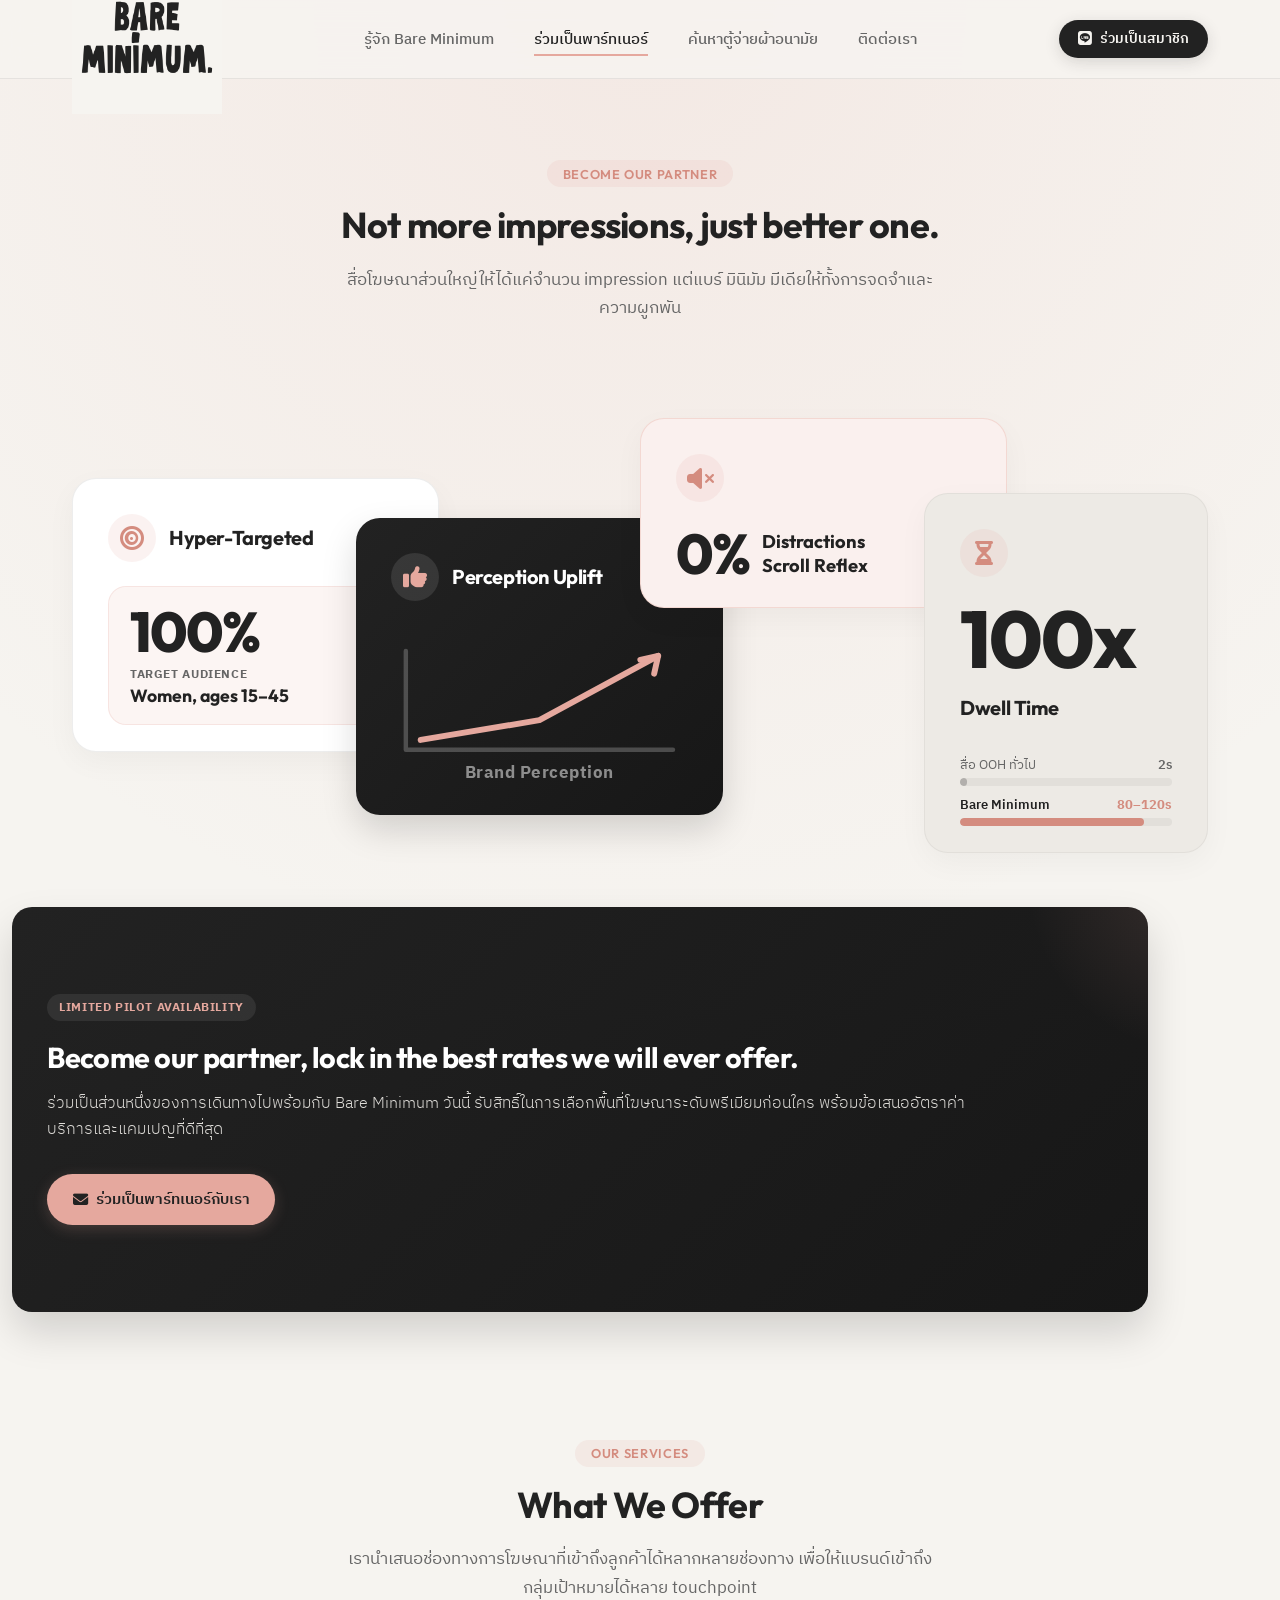
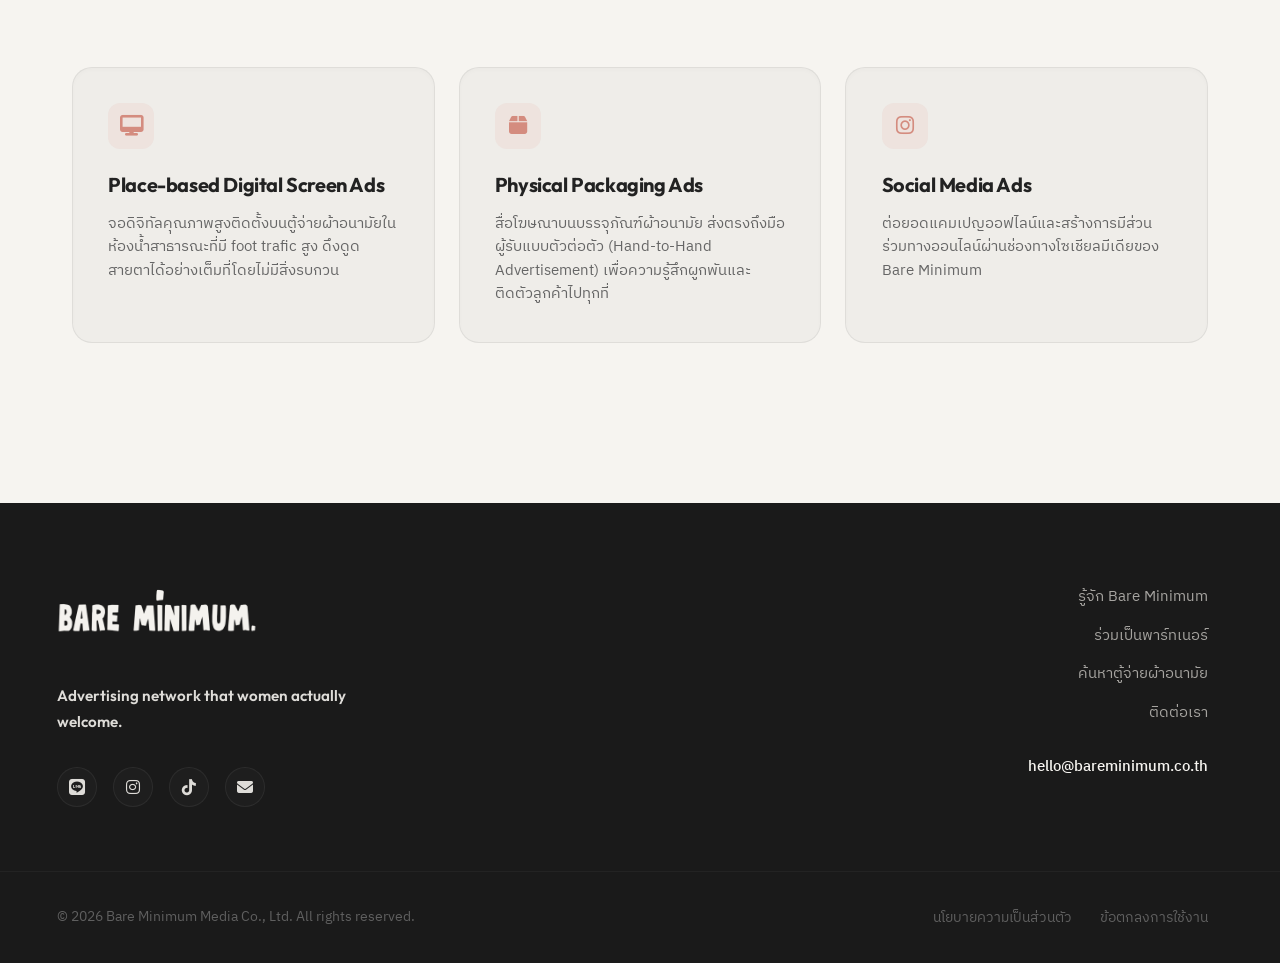
==== commit 1f3a8170: "fix: correct layout and formatting issues in advertisers page" ====
--- a/advertisers.html
+++ b/advertisers.html
@@ -115,21 +115,21 @@
                         </div>
 
                         <div class="svg-wrapper">
-                            <svg viewBox="0 0 300 230" class="spike-chart">
+                            <svg viewBox="0 0 300 150" class="spike-chart">
                                 <!-- Axes -->
-                                <path d="M 15,10 L 15,180 L 285,180" fill="none" stroke="rgba(255, 255, 255, 0.25)"
+                                <path d="M 15,10 L 15,110 L 285,110" fill="none" stroke="rgba(255, 255, 255, 0.25)"
                                     stroke-width="4.5" stroke-linecap="round" stroke-linejoin="round" />
 
                                 <!-- Label indicator -->
-                                <text x="150" y="218" class="chart-axis-text"
-                                    style="text-anchor: middle; font-size: 22px; font-weight: 700; letter-spacing: 0.5px; fill: #ffffff;">Brand Perception</text>
+                                <text x="150" y="138" class="chart-axis-text"
+                                    style="text-anchor: middle; font-size: 17px; font-weight: 700; letter-spacing: 0.5px; fill: #ffffff;">Brand Perception</text>
 
                                 <!-- Area Path -->
-                                <path class="spike-gradient-fill" d="M 30,180 L 30,160 L 150,130 L 270,15 L 270,180 Z"
+                                <path class="spike-gradient-fill" d="M 30,110 L 30,100 L 150,80 L 270,15 L 270,110 Z"
                                     fill="url(#spike-grad-accent)" />
 
                                 <!-- Line Path -->
-                                <path class="spike-path" d="M 30,160 L 150,130 L 270,15" fill="none"
+                                <path class="spike-path" d="M 30,100 L 150,80 L 270,15" fill="none"
                                     stroke="var(--color-accent)" stroke-width="6" stroke-linecap="round"
                                     stroke-linejoin="round" />
 
--- a/style.css
+++ b/style.css
@@ -1208,9 +1208,9 @@
 
 .adv-pill-pink-box {
     display: flex;
-    flex-direction: row;
-    align-items: center;
-    gap: 1.1rem;
+    flex-direction: column;
+    align-items: flex-start;
+    gap: 0.5rem;
     padding: 1.1rem 1.3rem;
     background-color: rgba(229, 168, 158, 0.12); /* light pink fill */
     border: 1.5px solid rgba(229, 168, 158, 0.22);
@@ -1941,9 +1941,10 @@
 
 #advertisers .adv-card:hover {
     --hover-offset-y: -12px;
-    z-index: 10 !important; /* Bring hovered card to the absolute front */
+    z-index: 100 !important; /* Bring hovered card to the absolute front */
+    opacity: 1 !important; /* Make the card solid (not transparent) */
     transform: translate(var(--scroll-tx), calc(var(--card-offset-y) + var(--hover-offset-y))) scale(1.025);
-    box-shadow: 0 30px 60px rgba(0, 0, 0, 0.3);
+    box-shadow: 0 30px 60px rgba(0, 0, 0, 0.35);
 }
 
 #advertisers .adv-card-featured {
@@ -1953,6 +1954,8 @@
 
 #advertisers .adv-card-featured:hover {
     --hover-offset-y: -5px;
+    z-index: 100 !important;
+    opacity: 1 !important;
     transform: translate(var(--scroll-tx), calc(var(--card-offset-y) + var(--hover-offset-y)));
 }
 
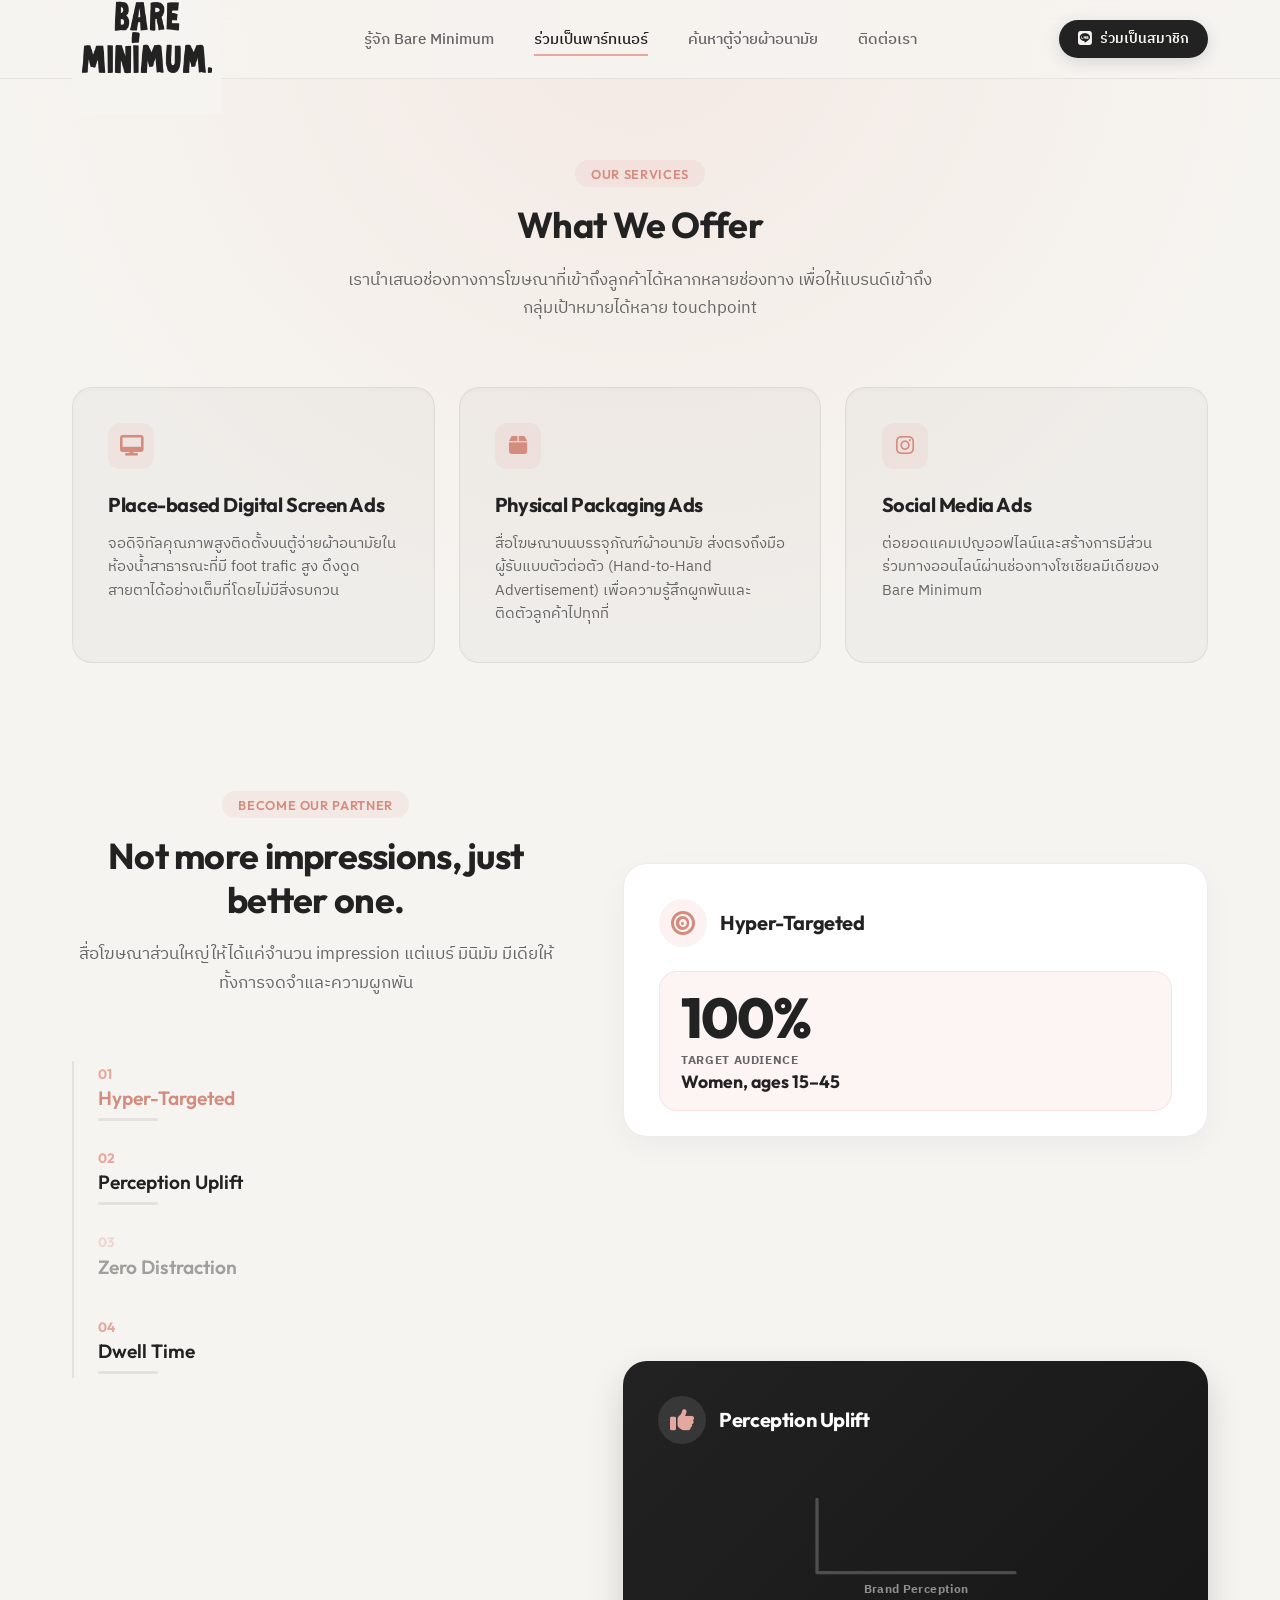
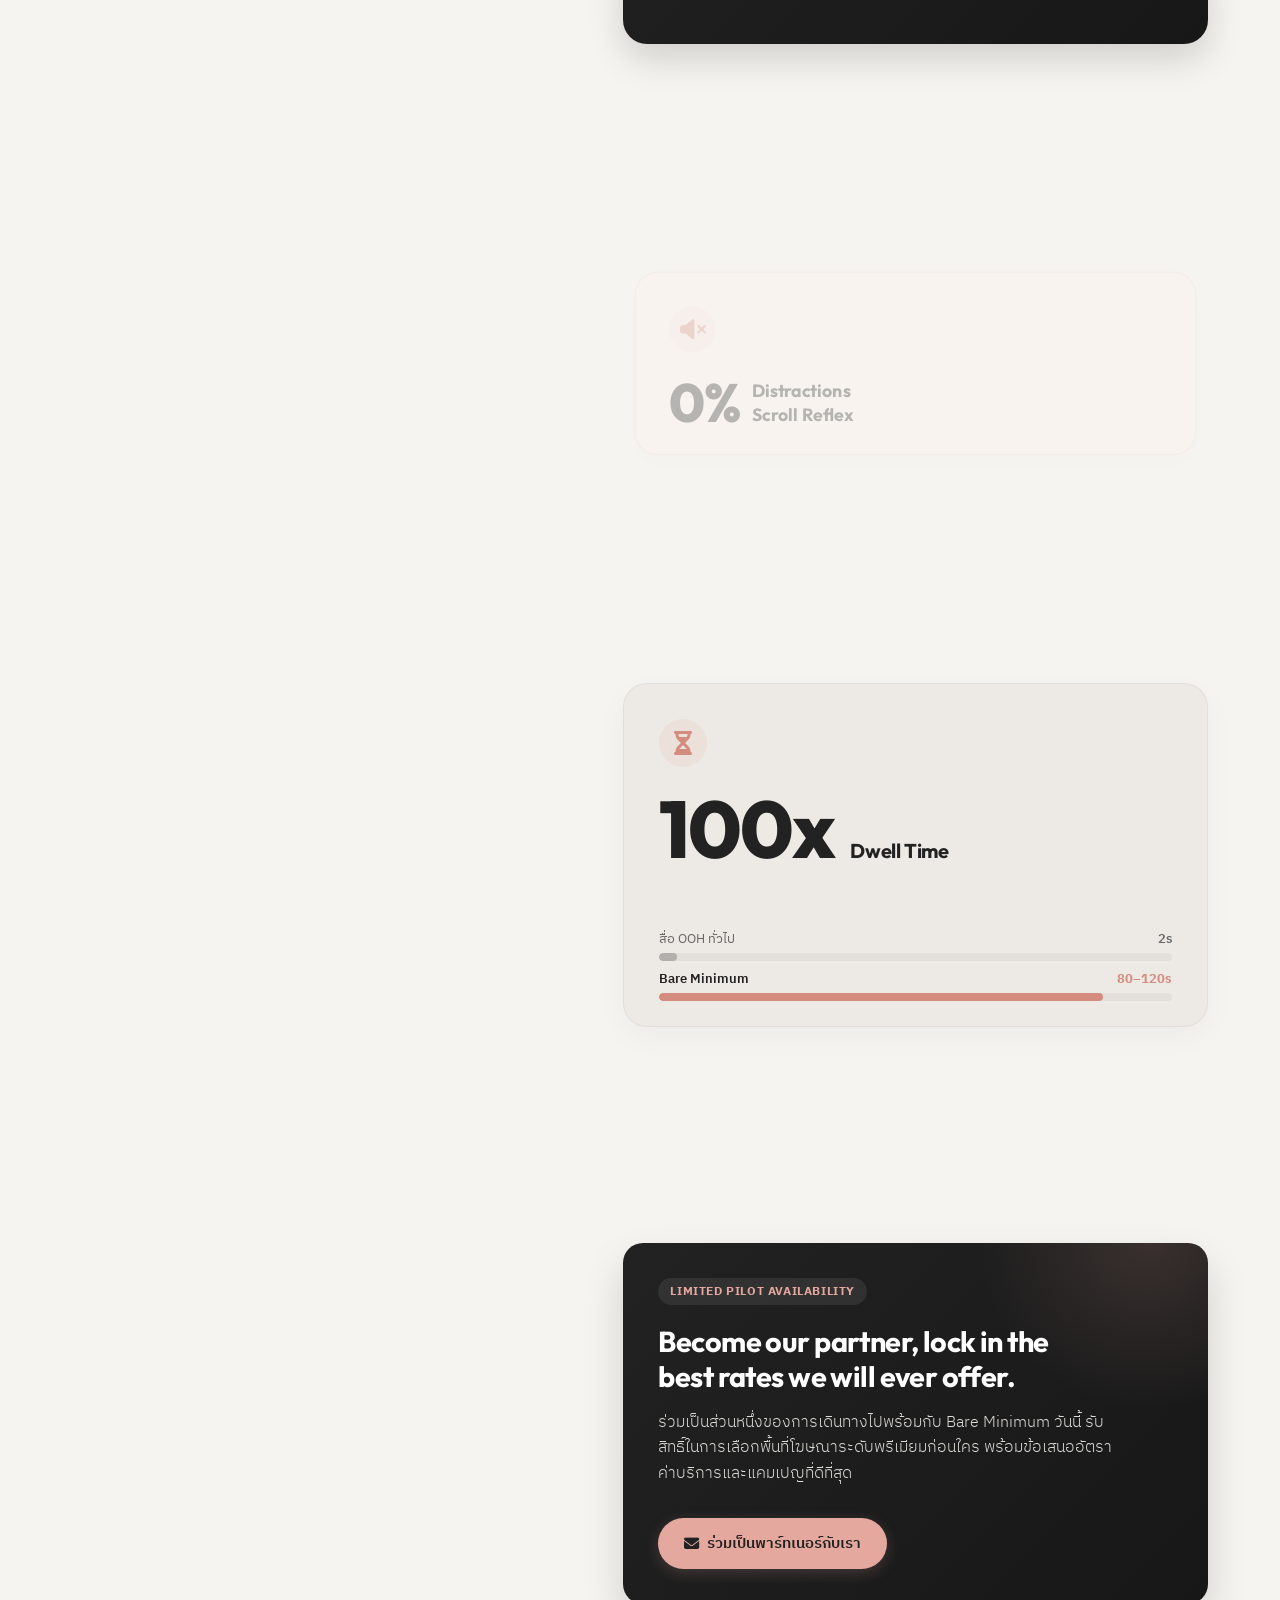
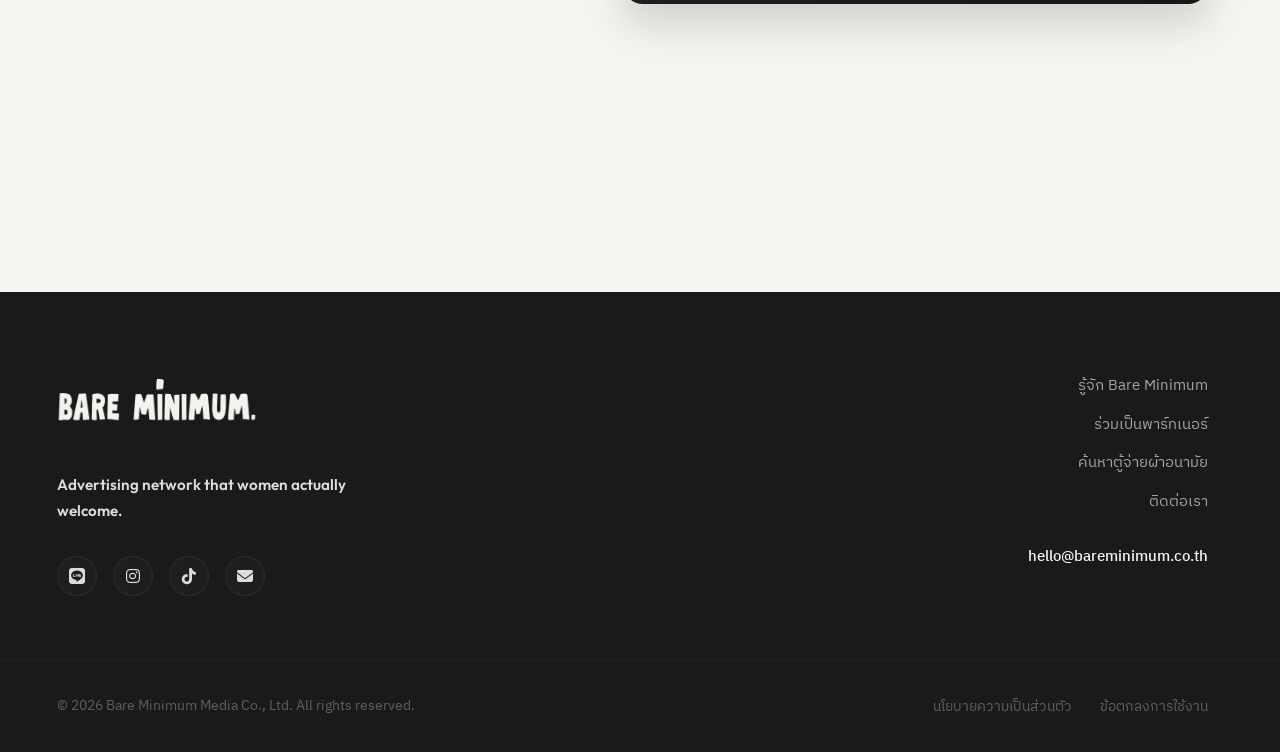
==== commit 0a95b3c6: "refactor: replace horizontal card scroll with tabbed scroll layout and update hover effects" ====
--- a/advertisers.html
+++ b/advertisers.html
@@ -77,140 +77,194 @@
     <!-- Main Content -->
     <main>
 
+        <!-- Our Services Section -->
+        <section id="what-we-offer" class="offer-section standalone-section">
+            <div class="container">
+                <div class="section-header" data-reveal>
+                    <span class="section-badge">Our Services</span>
+                    <h2>What We Offer</h2>
+                    <p class="section-subtitle">
+                        เรานำเสนอช่องทางการโฆษณาที่เข้าถึงลูกค้าได้หลากหลายช่องทาง
+                        เพื่อให้แบรนด์เข้าถึงกลุ่มเป้าหมายได้หลาย touchpoint
+                    </p>
+                </div>
+
+                <!-- Offer Cards Grid -->
+                <div class="advertiser-grid">
+                    <!-- Card 1: Place-based Digital Screen Ads -->
+                    <div class="adv-card" data-reveal style="transition-delay: 0.1s;">
+                        <div class="adv-badge"><i class="fas fa-desktop"></i></div>
+                        <h3>Place-based Digital Screen Ads</h3>
+                        <p>จอดิจิทัลคุณภาพสูงติดตั้งบนตู้จ่ายผ้าอนามัยในห้องน้ำสาธารณะที่มี foot trafic สูง
+                            ดึงดูดสายตาได้อย่างเต็มที่โดยไม่มีสิ่งรบกวน</p>
+                    </div>
+
+                    <!-- Card 2: Physical Packaging Ads -->
+                    <div class="adv-card" data-reveal style="transition-delay: 0.3s;">
+                        <div class="adv-badge"><i class="fas fa-box"></i></div>
+                        <h3>Physical Packaging Ads</h3>
+                        <p>สื่อโฆษณาบนบรรจุภัณฑ์ผ้าอนามัย ส่งตรงถึงมือผู้รับแบบตัวต่อตัว (Hand-to-Hand Advertisement)
+                            เพื่อความรู้สึกผูกพันและติดตัวลูกค้าไปทุกที่</p>
+                    </div>
+
+                    <!-- Card 3: Social Media Ads -->
+                    <div class="adv-card" data-reveal style="transition-delay: 0.5s;">
+                        <div class="adv-badge"><i class="fab fa-instagram"></i></div>
+                        <h3>Social Media Ads</h3>
+                        <p>ต่อยอดแคมเปญออฟไลน์และสร้างการมีส่วนร่วมทางออนไลน์ผ่านช่องทางโซเชียลมีเดียของ Bare Minimum
+                        </p>
+                    </div>
+                </div>
+            </div>
+        </section>
+
         <!-- Advertiser / Partner Section -->
-        <section id="advertisers" class="advertisers-section standalone-section">
-            <div class="container">
-                <div class="section-header">
-                    <span class="section-badge">Become Our Partner</span>
-                    <h2>Not more impressions, just better one.</h2>
-                    <p class="section-subtitle">
-                        สื่อโฆษณาส่วนใหญ่ให้ได้แค่จำนวน impression แต่แบร์ มินิมัม มีเดียให้ทั้งการจดจำและความผูกพัน
-                    </p>
-                </div>
-
-                <!-- Advertiser Cards Grid -->
-                <div class="advertiser-grid">
-                    <!-- Card 1: Hyper-Targeted -->
-                    <div class="adv-card adv-card-premium adv-card-palette-1" data-reveal>
-                        <div class="adv-card-header-row">
-                            <div class="adv-badge-premium"><i class="fas fa-bullseye"></i></div>
-                            <h3 class="adv-title-premium">Hyper-Targeted</h3>
-                        </div>
-                        <div class="adv-card-label-row">
-                            <div class="adv-pill-pink-box">
-                                <div class="adv-card-huge-num">100%</div>
+        <section id="advertisers" class="advertisers-section">
+            <div class="container tab-scroll-container">
+                
+                <!-- Left Column: Sticky Header & Tabs -->
+                <div class="tab-scroll-left">
+                    <div class="sticky-tab-wrapper">
+                        <div class="section-header">
+                            <span class="section-badge">Become Our Partner</span>
+                            <h2>Not more impressions, just better one.</h2>
+                            <p class="section-subtitle">
+                                สื่อโฆษณาส่วนใหญ่ให้ได้แค่จำนวน impression แต่แบร์ มินิมัม มีเดียให้ทั้งการจดจำและความผูกพัน
+                            </p>
+                        </div>
+
+                        <!-- Sticky Tabs List -->
+                        <div class="scroll-tabs-list">
+                            <div class="scroll-tab-item active" data-tab="0">
+                                <span class="tab-number">01</span>
+                                <span class="tab-label">Hyper-Targeted</span>
+                                <div class="tab-progress-line"><div class="progress-bar"></div></div>
+                            </div>
+                            <div class="scroll-tab-item" data-tab="1">
+                                <span class="tab-number">02</span>
+                                <span class="tab-label">Perception Uplift</span>
+                                <div class="tab-progress-line"><div class="progress-bar"></div></div>
+                            </div>
+                            <div class="scroll-tab-item" data-tab="2">
+                                <span class="tab-number">03</span>
+                                <span class="tab-label">Zero Distraction</span>
+                                <div class="tab-progress-line"><div class="progress-bar"></div></div>
+                            </div>
+                            <div class="scroll-tab-item" data-tab="3">
+                                <span class="tab-number">04</span>
+                                <span class="tab-label">Dwell Time</span>
+                                <div class="tab-progress-line"><div class="progress-bar"></div></div>
+                            </div>
+                        </div>
+                    </div>
+                </div>
+
+                <!-- Right Column: Scrolling Cards -->
+                <div class="tab-scroll-right">
+                    
+                    <!-- Content Card 1: Hyper-Targeted -->
+                    <div class="scroll-content-card" data-index="0">
+                        <div class="adv-card adv-card-premium adv-card-palette-1">
+                            <div class="adv-card-header-row">
+                                <div class="adv-badge-premium"><i class="fas fa-bullseye"></i></div>
+                                <h3 class="adv-title-premium">Hyper-Targeted</h3>
+                            </div>
+                            <div class="adv-card-label-row">
+                                <div class="adv-pill-pink-box">
+                                    <div class="adv-card-huge-num">100%</div>
+                                    <div class="adv-box-details">
+                                        <span class="adv-box-title">Target Audience</span>
+                                        <span class="adv-box-subtitle">Women, ages 15–45</span>
+                                    </div>
+                                </div>
+                            </div>
+                        </div>
+                    </div>
+
+                    <!-- Content Card 2: Better Brand Perception -->
+                    <div class="scroll-content-card" data-index="1">
+                        <div class="adv-card adv-card-premium adv-card-palette-2">
+                            <div class="adv-card-header-row">
+                                <div class="adv-badge-premium"><i class="fas fa-thumbs-up"></i></div>
+                                <h3 class="adv-title-premium">Perception Uplift</h3>
+                            </div>
+
+                            <div class="svg-wrapper">
+                                <svg viewBox="0 0 300 150" class="spike-chart">
+                                    <!-- Axes -->
+                                    <path d="M 15,10 L 15,110 L 285,110" fill="none" stroke="rgba(255, 255, 255, 0.25)"
+                                        stroke-width="4.5" stroke-linecap="round" stroke-linejoin="round" />
+
+                                    <!-- Label indicator -->
+                                    <text x="150" y="138" class="chart-axis-text"
+                                        style="text-anchor: middle; font-size: 17px; font-weight: 700; letter-spacing: 0.5px; fill: #ffffff;">Brand Perception</text>
+
+                                    <!-- Area Path -->
+                                    <path class="spike-gradient-fill" d="M 30,110 L 30,100 L 150,80 L 270,15 L 270,110 Z"
+                                        fill="url(#spike-grad-accent)" />
+
+                                    <!-- Line Path -->
+                                    <path class="spike-path" d="M 30,100 L 150,80 L 270,15" fill="none"
+                                        stroke="var(--color-accent)" stroke-width="6" stroke-linecap="round"
+                                        stroke-linejoin="round" />
+
+                                    <!-- Arrow Head -->
+                                    <path class="spike-arrow" d="M 252,19 L 270,15 L 266,33" fill="none"
+                                        stroke="var(--color-accent)" stroke-width="6" stroke-linecap="round"
+                                        stroke-linejoin="round" />
+                                </svg>
+                            </div>
+                        </div>
+                    </div>
+
+                    <!-- Content Card 3: Zero Distraction -->
+                    <div class="scroll-content-card" data-index="2">
+                        <div class="adv-card adv-card-premium adv-card-palette-3">
+                            <div class="adv-badge-premium"><i class="fas fa-volume-mute"></i></div>
+                            <div class="adv-card-metrics-row-nobox">
+                                <div class="adv-card-huge-num">0%</div>
                                 <div class="adv-box-details">
-                                    <span class="adv-box-title">Target Audience</span>
-                                    <span class="adv-box-subtitle">Women, ages 15–45</span>
+                                    <span class="adv-box-subtitle-small">Distractions</span>
+                                    <span class="adv-box-subtitle-small">Scroll Reflex</span>
                                 </div>
                             </div>
                         </div>
                     </div>
 
-                    <!-- Card 2: Better Brand Perception -->
-                    <div class="adv-card adv-card-premium adv-card-palette-2" data-reveal>
-                        <div class="adv-card-header-row">
-                            <div class="adv-badge-premium"><i class="fas fa-thumbs-up"></i></div>
-                            <h3 class="adv-title-premium">Perception Uplift</h3>
-                        </div>
-
-                        <div class="svg-wrapper">
-                            <svg viewBox="0 0 300 150" class="spike-chart">
-                                <!-- Axes -->
-                                <path d="M 15,10 L 15,110 L 285,110" fill="none" stroke="rgba(255, 255, 255, 0.25)"
-                                    stroke-width="4.5" stroke-linecap="round" stroke-linejoin="round" />
-
-                                <!-- Label indicator -->
-                                <text x="150" y="138" class="chart-axis-text"
-                                    style="text-anchor: middle; font-size: 17px; font-weight: 700; letter-spacing: 0.5px; fill: #ffffff;">Brand Perception</text>
-
-                                <!-- Area Path -->
-                                <path class="spike-gradient-fill" d="M 30,110 L 30,100 L 150,80 L 270,15 L 270,110 Z"
-                                    fill="url(#spike-grad-accent)" />
-
-                                <!-- Line Path -->
-                                <path class="spike-path" d="M 30,100 L 150,80 L 270,15" fill="none"
-                                    stroke="var(--color-accent)" stroke-width="6" stroke-linecap="round"
-                                    stroke-linejoin="round" />
-
-                                <!-- Arrow Head -->
-                                <path class="spike-arrow" d="M 252,19 L 270,15 L 266,33" fill="none"
-                                    stroke="var(--color-accent)" stroke-width="6" stroke-linecap="round"
-                                    stroke-linejoin="round" />
-                            </svg>
-                        </div>
-
-
-                    </div>
-
-                    <!-- Card 3: Zero Distraction -->
-                    <div class="adv-card adv-card-premium adv-card-palette-3" data-reveal>
-                        <div class="adv-badge-premium"><i class="fas fa-volume-mute"></i></div>
-                        <div class="adv-card-metrics-row-nobox">
-                            <div class="adv-card-huge-num">0%</div>
-                            <div class="adv-box-details">
-                                <span class="adv-box-subtitle-small">Distractions</span>
-                                <span class="adv-box-subtitle-small">Scroll Reflex</span>
-                            </div>
-                        </div>
-                    </div>
-
-                    <!-- Card 4: 100x Longer Dwell Time -->
-                    <div class="adv-card adv-card-premium adv-card-palette-4" data-reveal>
-                        <div class="adv-badge-premium"><i class="fas fa-hourglass-half"></i></div>
-                        <div class="adv-card-huge-num">100x</div>
-                        <h3 class="adv-title-premium">Dwell Time</h3>
-
-                        <div class="dwell-chart-container" style="margin-bottom: 1.5rem;">
-                            <div class="chart-row">
-                                <div class="chart-label-container">
-                                    <span class="chart-label">สื่อ OOH ทั่วไป</span>
-                                    <span class="chart-value">2s</span>
+                    <!-- Content Card 4: 100x Longer Dwell Time -->
+                    <div class="scroll-content-card" data-index="3">
+                        <div class="adv-card adv-card-premium adv-card-palette-4">
+                            <div class="adv-badge-premium"><i class="fas fa-hourglass-half"></i></div>
+                            <div class="adv-dwell-header">
+                                <div class="adv-card-huge-num">100x</div>
+                                <h3 class="adv-title-premium">Dwell Time</h3>
+                            </div>
+
+                            <div class="dwell-chart-container" style="margin-bottom: 1.5rem;">
+                                <div class="chart-row">
+                                    <div class="chart-label-container">
+                                        <span class="chart-label">สื่อ OOH ทั่วไป</span>
+                                        <span class="chart-value">2s</span>
+                                    </div>
+                                    <div class="chart-bar-bg">
+                                        <div class="chart-bar bar-typical" style="width: calc(2 / 60 * 100%)"></div>
+                                    </div>
                                 </div>
-                                <div class="chart-bar-bg">
-                                    <div class="chart-bar bar-typical" style="width: calc(2 / 60 * 100%)"></div>
+                                <div class="chart-row">
+                                    <div class="chart-label-container">
+                                        <span class="chart-label-accent">Bare Minimum</span>
+                                        <span class="chart-value-accent">80–120s</span>
+                                    </div>
+                                    <div class="chart-bar-bg">
+                                        <div class="chart-bar bar-accent" style="width: calc(52 / 60 * 100%)"></div>
+                                    </div>
                                 </div>
                             </div>
-                            <div class="chart-row">
-                                <div class="chart-label-container">
-                                    <span class="chart-label-accent">Bare Minimum</span>
-                                    <span class="chart-value-accent">80–120s</span>
-                                </div>
-                                <div class="chart-bar-bg">
-                                    <div class="chart-bar bar-accent" style="width: calc(52 / 60 * 100%)"></div>
-                                </div>
-                            </div>
-                        </div>
-
-
-                    </div>
-
-                    <!-- Card 5: Multiple Touchpoints -->
-                    <div class="adv-card" data-reveal style="display: none;">
-                        <div class="adv-badge"><i class="fas fa-layer-group"></i></div>
-                        <h3>Multiple Touchpoints</h3>
-                        <p>เรานำเสนอช่องทางการโฆษณาที่เข้าถึงลูกค้าได้หลากหลายช่องทาง ทั้งบรรจุภัณฑ์ (Packaging Ads)
-                            จอดิจิทัล (Digital Screen Ads) และสื่อโซเชียลมีเดีย (Social Media Ads)
-                            เพื่อสร้างการมองเห็นซ้ำ และทำให้พวกเธอจดจำและพกพาแบรนด์ของคุณติดตัวไปได้ทุกที่</p>
-                    </div>
-
-                    <!-- Card 6: Premium Locations -->
-                    <div class="adv-card" data-reveal style="display: none;">
-                        <div class="adv-badge"><i class="fas fa-map-marked-alt"></i></div>
-                        <h3>Premium Locations</h3>
-                        <p>ติดตั้งในพื้นที่ที่มี foot traffic สูงและตรงกลุ่มเป้าหมายของคุณ ไม่ว่าจะเป็น
-                            มหาวิทยาลัยชื่อดัง, โรงพยาบาลชั้นนำ, ห้างสรรพสินค้า, อาคารสำนักงานเกรด A หรือสนามบิน</p>
-                    </div>
-
-                    <!-- Card 7: Who should advertise with us -->
-                    <div class="adv-card" data-reveal style="display: none;">
-                        <div class="adv-badge"><i class="fas fa-users"></i></div>
-                        <h3>Who Should Advertise With Us?</h3>
-                        <p>แบรนด์ FMCG และทุกแบรนด์ที่ต้องการเข้าถึงกลุ่มเป้าหมายผู้หญิงอายุ 15-45 ปี</p>
+                        </div>
                     </div>
 
                     <!-- Featured Call to Action (Card 8) -->
-                    <div class="adv-card adv-card-featured">
+                    <div class="adv-card adv-card-featured" style="margin-top: 4rem;">
                         <div class="featured-content">
                             <span class="featured-tag">LIMITED PILOT AVAILABILITY</span>
                             <h3>Become our partner, lock in the best rates we will ever offer.</h3>
@@ -222,48 +276,9 @@
                             </button>
                         </div>
                     </div>
-                </div>
-            </div>
-        </section>
-
-        <!-- Our Services Section -->
-        <section id="what-we-offer" class="offer-section">
-            <div class="container">
-                <div class="section-header" data-reveal>
-                    <span class="section-badge">Our Services</span>
-                    <h2>What We Offer</h2>
-                    <p class="section-subtitle">
-                        เรานำเสนอช่องทางการโฆษณาที่เข้าถึงลูกค้าได้หลากหลายช่องทาง
-                        เพื่อให้แบรนด์เข้าถึงกลุ่มเป้าหมายได้หลาย touchpoint
-                    </p>
-                </div>
-
-                <!-- Offer Cards Grid -->
-                <div class="advertiser-grid">
-                    <!-- Card 1: Place-based Digital Screen Ads -->
-                    <div class="adv-card" data-reveal style="transition-delay: 0.1s;">
-                        <div class="adv-badge"><i class="fas fa-desktop"></i></div>
-                        <h3>Place-based Digital Screen Ads</h3>
-                        <p>จอดิจิทัลคุณภาพสูงติดตั้งบนตู้จ่ายผ้าอนามัยในห้องน้ำสาธารณะที่มี foot trafic สูง
-                            ดึงดูดสายตาได้อย่างเต็มที่โดยไม่มีสิ่งรบกวน</p>
-                    </div>
-
-                    <!-- Card 2: Physical Packaging Ads -->
-                    <div class="adv-card" data-reveal style="transition-delay: 0.3s;">
-                        <div class="adv-badge"><i class="fas fa-box"></i></div>
-                        <h3>Physical Packaging Ads</h3>
-                        <p>สื่อโฆษณาบนบรรจุภัณฑ์ผ้าอนามัย ส่งตรงถึงมือผู้รับแบบตัวต่อตัว (Hand-to-Hand Advertisement)
-                            เพื่อความรู้สึกผูกพันและติดตัวลูกค้าไปทุกที่</p>
-                    </div>
-
-                    <!-- Card 3: Social Media Ads -->
-                    <div class="adv-card" data-reveal style="transition-delay: 0.5s;">
-                        <div class="adv-badge"><i class="fab fa-instagram"></i></div>
-                        <h3>Social Media Ads</h3>
-                        <p>ต่อยอดแคมเปญออฟไลน์และสร้างการมีส่วนร่วมทางออนไลน์ผ่านช่องทางโซเชียลมีเดียของ Bare Minimum
-                        </p>
-                    </div>
-                </div>
+
+                </div>
+
             </div>
         </section>
 
--- a/style.css
+++ b/style.css
@@ -685,16 +685,16 @@
     align-items: center;
 }
 
-.mission-logo-img {
+.mission-dispenser-img {
     max-width: 100%;
     height: auto;
-    max-height: 280px;
+    max-height: 650px;
     object-fit: contain;
     filter: drop-shadow(0 10px 20px rgba(0,0,0,0.05));
     transition: var(--transition-smooth);
 }
 
-.mission-logo-img:hover {
+.mission-dispenser-img:hover {
     transform: scale(1.03);
 }
 
@@ -1379,10 +1379,9 @@
 }
 
 .adv-card:hover {
-    transform: translateY(-5px);
     background-color: rgba(34, 34, 34, 0.05);
-    border-color: rgba(34, 34, 34, 0.12);
-    box-shadow: var(--shadow-premium);
+    border-color: rgba(229, 168, 158, 0.35);
+    box-shadow: 0 0 25px rgba(229, 168, 158, 0.45);
 }
 
 .adv-badge {
@@ -1463,10 +1462,9 @@
 }
 
 .adv-card-featured:hover {
-    transform: translateY(-5px);
     background-color: #0a0a0a;
     background-image: none;
-    box-shadow: 0 25px 50px rgba(0, 0, 0, 0.25);
+    box-shadow: 0 0 30px rgba(229, 168, 158, 0.5);
 }
 
 .featured-content {
@@ -1899,64 +1897,146 @@
     transform: translateX(0);
 }
 
-#what-we-offer .adv-card:hover {
-    transform: translateY(-5px);
-}
-
-/* Scroll-Linked horizontal slide transition for advertisers section cards */
-#advertisers .adv-card {
-    --scroll-tx: -60px;
-    --scroll-opacity: 0;
-    --card-offset-y: 0px;
-    --hover-offset-y: 0px;
-    opacity: var(--scroll-opacity);
-    transform: translate(var(--scroll-tx), calc(var(--card-offset-y) + var(--hover-offset-y)));
-    /* A quick, smooth transition on transform/opacity helps buffer/dampen scroll steps beautifully */
-    transition: background-color 0.4s ease, border-color 0.4s ease, box-shadow 0.4s ease, transform 0.3s cubic-bezier(0.16, 1, 0.3, 1), opacity 0.3s ease;
-}
-
-/* Specific overlapping offsets for the cards on desktop */
-@media (min-width: 993px) {
-    #advertisers .adv-card:nth-child(1) {
-        z-index: 1;
-        --card-offset-y: 35px;
-        width: calc(100% + 5.2rem);
-    }
-    #advertisers .adv-card:nth-child(2) {
-        z-index: 2;
-        --card-offset-y: 75px;
-        width: calc(100% + 5.2rem);
-    }
-    #advertisers .adv-card:nth-child(3) {
-        z-index: 3;
-        --card-offset-y: -25px;
-        width: calc(100% + 5.2rem);
-    }
-    #advertisers .adv-card:nth-child(4) {
-        z-index: 4;
-        --card-offset-y: 50px;
-        width: 100%;
-    }
+
+/* Tab Scroll Layout for Become Our Partner section */
+.tab-scroll-container {
+    display: flex;
+    gap: 4rem;
+    align-items: flex-start;
+    position: relative;
+}
+
+.tab-scroll-left {
+    flex: 1;
+    position: sticky;
+    top: 130px;
+    height: auto;
+    max-height: calc(100vh - 180px);
+    display: flex;
+    flex-direction: column;
+    justify-content: flex-start;
+}
+
+.tab-scroll-right {
+    flex: 1.2;
+    display: flex;
+    flex-direction: column;
+    gap: 5rem;
+    padding-bottom: 8rem;
+}
+
+.scroll-tabs-list {
+    display: flex;
+    flex-direction: column;
+    gap: 1.25rem;
+    margin-top: 2.5rem;
+    border-left: 2px solid rgba(34, 34, 34, 0.08);
+    padding-left: 1.5rem;
+}
+
+.scroll-tab-item {
+    display: flex;
+    flex-direction: column;
+    align-items: flex-start;
+    cursor: pointer;
+    opacity: 0.4;
+    transition: opacity 0.3s ease, color 0.3s ease;
+    position: relative;
+    padding: 0.25rem 0;
+}
+
+.scroll-tab-item.active {
+    opacity: 1;
+}
+
+.scroll-tab-item .tab-number {
+    font-family: var(--font-heading);
+    font-size: 0.85rem;
+    font-weight: 700;
+    color: var(--color-accent);
+    margin-bottom: 0.2rem;
+}
+
+.scroll-tab-item .tab-label {
+    font-family: var(--font-heading);
+    font-size: 1.2rem;
+    font-weight: 600;
+    color: var(--color-text-light);
+}
+
+.scroll-tab-item.active .tab-label {
+    color: var(--color-accent-hover);
+}
+
+/* Horizontal Progress Line under Tab Label */
+.tab-progress-line {
+    width: 60px;
+    height: 3px;
+    background-color: rgba(34, 34, 34, 0.08);
+    border-radius: 2px;
+    overflow: hidden;
+    margin-top: 0.5rem;
+    opacity: 0;
+    transition: opacity 0.3s ease;
+}
+
+.scroll-tab-item.active .tab-progress-line {
+    opacity: 1;
+}
+
+.scroll-tab-item .progress-bar {
+    height: 100%;
+    width: 0%;
+    background-color: var(--color-accent);
+    border-radius: 2px;
+    transition: width 0.1s linear;
+}
+
+/* Right Content Cards */
+.scroll-content-card {
+    padding: 4.5rem 0;
+    display: flex;
+    flex-direction: column;
+    justify-content: center;
+    opacity: 0.3;
+    transform: scale(0.96);
+    transition: opacity 0.6s cubic-bezier(0.16, 1, 0.3, 1), transform 0.6s cubic-bezier(0.16, 1, 0.3, 1);
+}
+
+.scroll-content-card.active {
+    opacity: 1;
+    transform: scale(1);
+}
+
+.scroll-content-card .adv-card {
+    width: 100% !important;
+    height: auto !important;
+    box-sizing: border-box;
+}
+
+.adv-card-palette-2 .svg-wrapper {
+    max-width: 220px !important;
+    margin: 1.5rem auto 1rem auto !important;
+}
+
+.adv-dwell-header {
+    display: flex;
+    align-items: baseline;
+    gap: 1rem;
+    margin-bottom: 1.5rem;
+}
+
+.card-description-text {
+    font-size: 0.95rem;
+    line-height: 1.6;
+    color: var(--color-text-muted);
+    margin-top: 1.5rem;
 }
 
 #advertisers .adv-card:hover {
-    --hover-offset-y: -12px;
-    z-index: 100 !important; /* Bring hovered card to the absolute front */
-    opacity: 1 !important; /* Make the card solid (not transparent) */
-    transform: translate(var(--scroll-tx), calc(var(--card-offset-y) + var(--hover-offset-y))) scale(1.025);
-    box-shadow: 0 30px 60px rgba(0, 0, 0, 0.35);
-}
-
-#advertisers .adv-card-featured {
-    --card-offset-y: 0px;
-    --hover-offset-y: 0px;
-}
-
-#advertisers .adv-card-featured:hover {
-    --hover-offset-y: -5px;
-    z-index: 100 !important;
-    opacity: 1 !important;
-    transform: translate(var(--scroll-tx), calc(var(--card-offset-y) + var(--hover-offset-y)));
+    background-color: rgba(34, 34, 34, 0.05);
+    border-color: rgba(229, 168, 158, 0.35);
+    box-shadow: 0 0 25px rgba(229, 168, 158, 0.45);
 }
 
 /* Responsive Media Queries */
@@ -2128,8 +2208,8 @@
         font-size: 2rem;
         margin-bottom: 1rem;
     }
-    .mission-logo-img {
-        max-height: 200px;
+    .mission-dispenser-img {
+        max-height: 450px;
     }
     .mission-text {
         font-size: 1.15rem;
@@ -2145,7 +2225,15 @@
 
 /* Our Services section spacing when placed at bottom of page content */
 .offer-section {
-    padding: 6rem 0 10rem !important;
+    padding: 6rem 0 4rem !important;
+}
+
+.offer-section.standalone-section {
+    padding-top: 10rem !important;
+}
+
+.advertisers-section {
+    padding: 4rem 0 10rem !important;
 }
 
 .nav-link.active-nav {
@@ -2989,8 +3077,86 @@
         font-size: 1rem !important;
         white-space: normal !important;
     }
-}
-
-
-
-
+
+    /* Tab Scroll Responsive Override */
+    .tab-scroll-container {
+        flex-direction: column !important;
+        gap: 2rem !important;
+    }
+
+    .tab-scroll-left {
+        position: sticky !important;
+        top: 70px !important;
+        z-index: 100 !important;
+        width: 100% !important;
+        background-color: var(--color-primary) !important;
+        padding: 1rem 0 !important;
+        margin-bottom: 0 !important;
+        max-height: none !important;
+        border-bottom: 1px solid var(--border-light) !important;
+    }
+
+    .tab-scroll-left .section-header {
+        margin-bottom: 0 !important;
+    }
+    
+    .tab-scroll-left .section-header h2,
+    .tab-scroll-left .section-header p {
+        display: none !important; /* Hide h2 and p in the sticky header on mobile to keep it compact */
+    }
+
+    .scroll-tabs-list {
+        flex-direction: row !important;
+        border-left: none !important;
+        padding-left: 0 !important;
+        gap: 1rem !important;
+        overflow-x: auto !important;
+        white-space: nowrap !important;
+        width: 100% !important;
+        margin-top: 0.5rem !important;
+        padding-bottom: 0.5rem !important;
+        scrollbar-width: none !important;
+    }
+
+    .scroll-tabs-list::-webkit-scrollbar {
+        display: none !important;
+    }
+
+    .scroll-tab-item {
+        flex: 0 0 auto !important;
+        padding: 0.25rem 0.5rem !important;
+        align-items: center !important;
+    }
+
+    .scroll-tab-item .tab-number {
+        margin-bottom: 0 !important;
+        margin-right: 0.3rem !important;
+        display: inline-block !important;
+    }
+    
+    .scroll-tab-item .tab-label {
+        font-size: 1rem !important;
+        display: inline-block !important;
+    }
+
+    .tab-progress-line {
+        display: none !important;
+    }
+
+    .tab-scroll-right {
+        width: 100% !important;
+        gap: 3rem !important;
+        padding-bottom: 4rem !important;
+    }
+
+    .scroll-content-card {
+        min-height: auto !important;
+        opacity: 1 !important;
+        transform: none !important;
+        transition: none !important;
+    }
+}
+
+
+
+
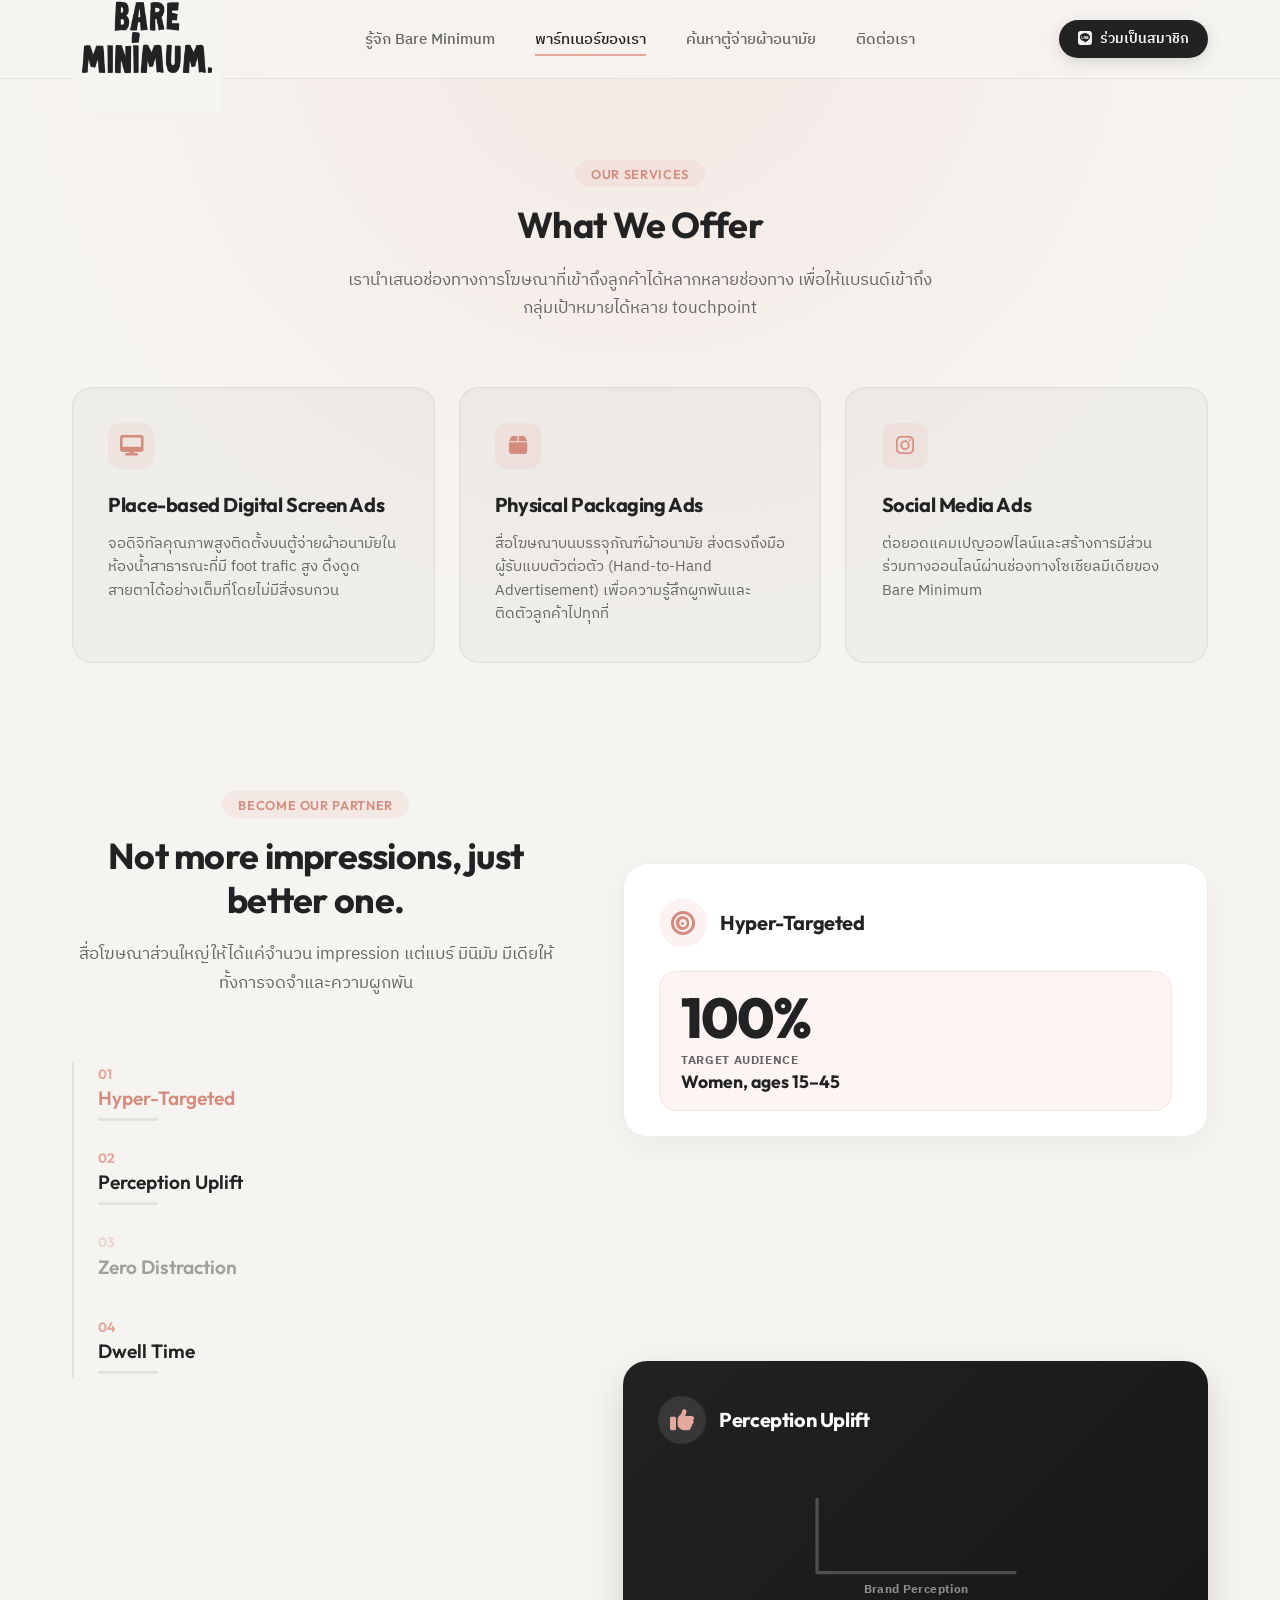
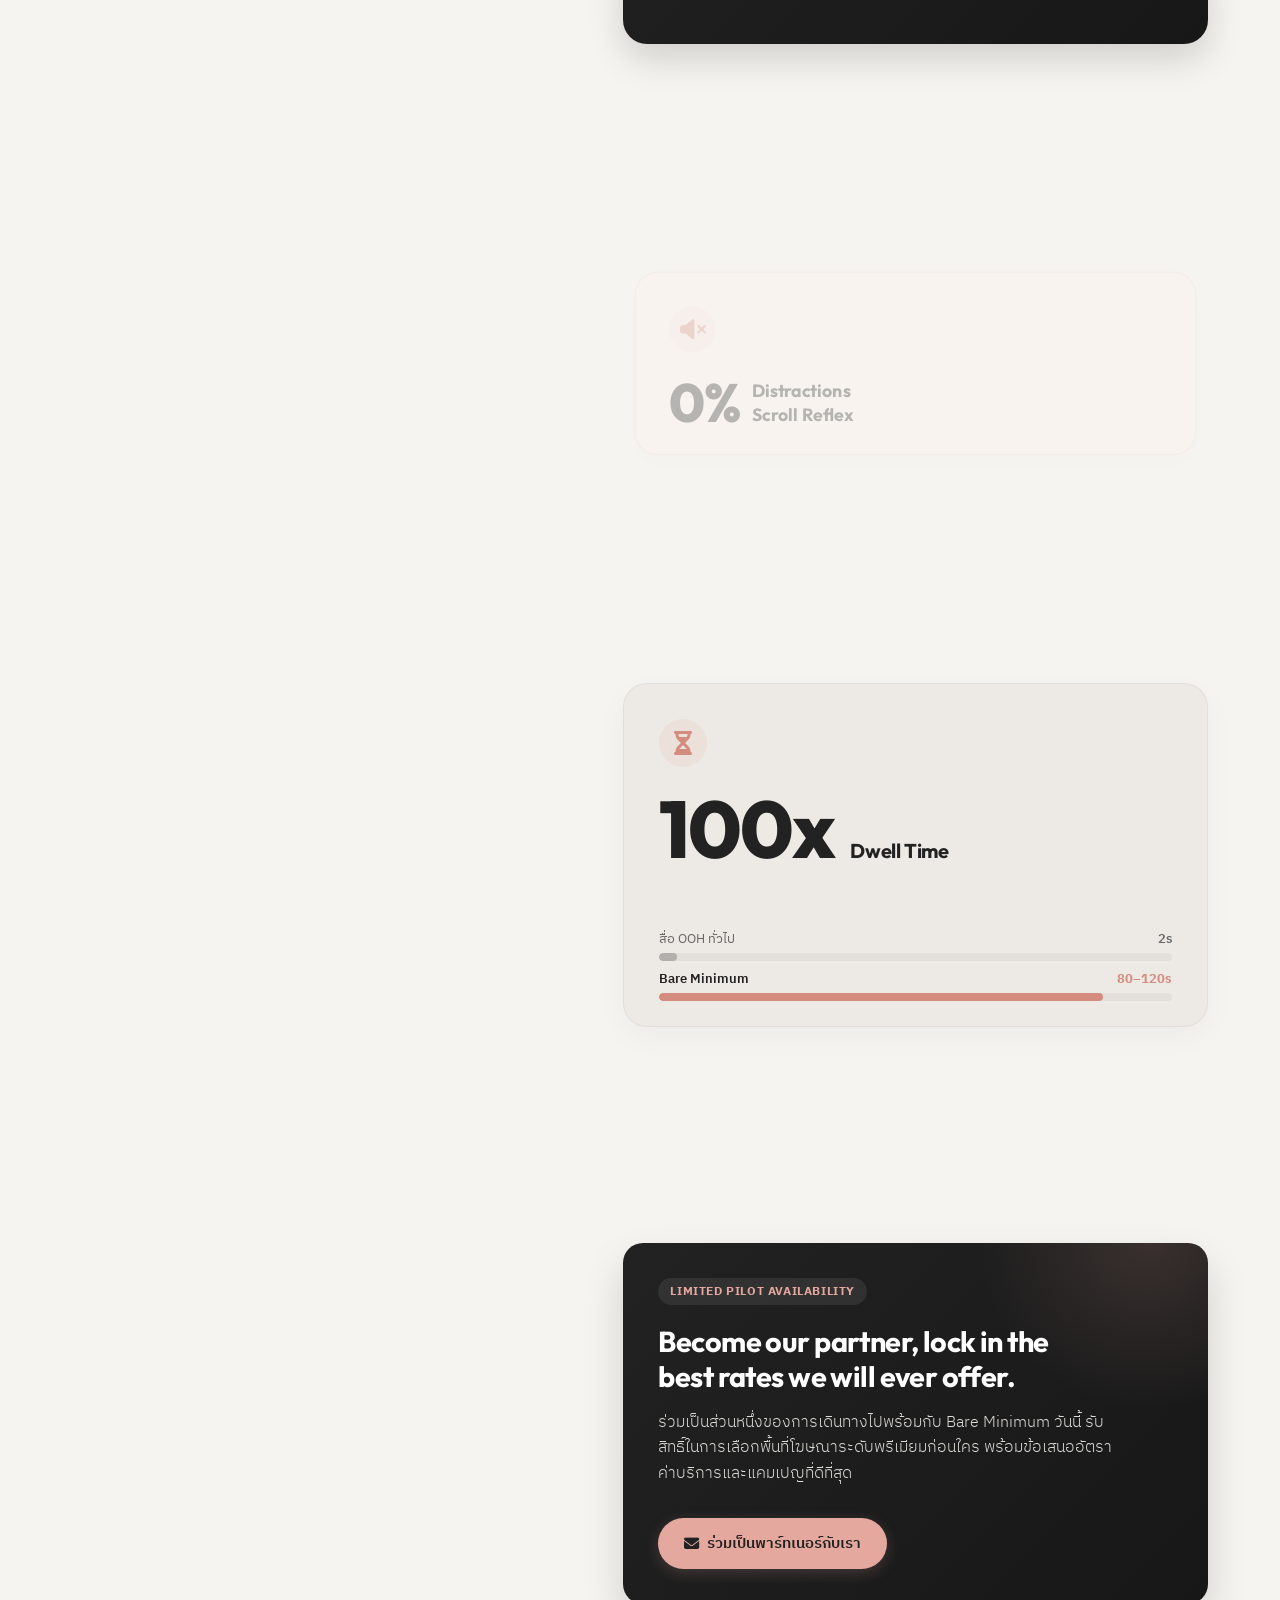
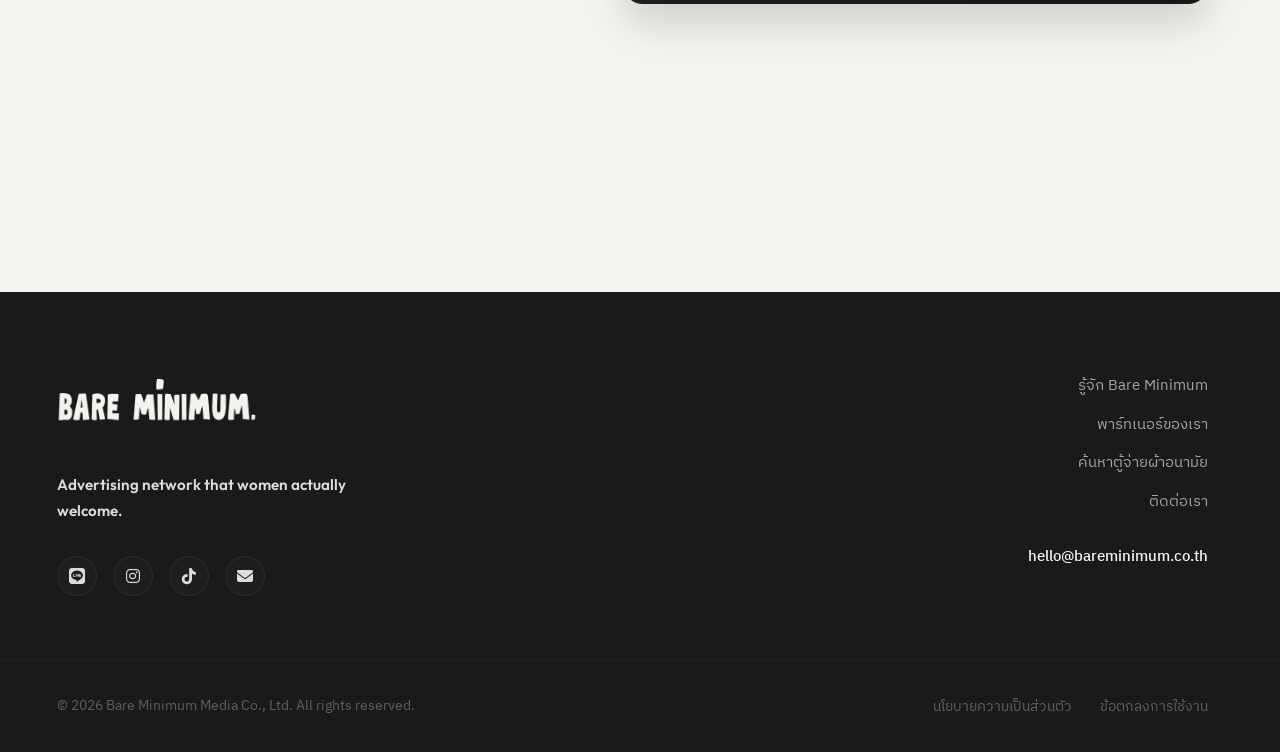
==== commit 0027e1ab: "feat: add collapsible see more pagination for partner brands grid" ====
--- a/advertisers.html
+++ b/advertisers.html
@@ -4,7 +4,7 @@
 <head>
     <meta charset="UTF-8">
     <meta name="viewport" content="width=device-width, initial-scale=1.0">
-    <title>ร่วมเป็นพาร์ทเนอร์สื่อโฆษณา | Bare Minimum Media</title>
+    <title>พาร์ทเนอร์ของเรา | Bare Minimum Media</title>
 
     <!-- SEO Meta Tags -->
     <meta name="description"
@@ -13,7 +13,7 @@
         content="สื่อโฆษณา OOH, OOH Media, Media Network, พาร์ทเนอร์โฆษณา, โฆษณาเจาะกลุ่มผู้หญิง, สื่อนอกบ้าน, OOH media Thailand, โฆษณา OOH ในไทย, ผ้าอนามัยฟรี, ตู้จ่ายผ้าอนามัย, Bare Minimum Media">
 
     <!-- Open Graph Meta Tags -->
-    <meta property="og:title" content="ร่วมเป็นพาร์ทเนอร์สื่อโฆษณา | Bare Minimum Media">
+    <meta property="og:title" content="พาร์ทเนอร์ของเรา | Bare Minimum Media">
     <meta property="og:description"
         content="ร่วมเป็นพาร์ทเนอร์โฆษณากับ Bare Minimum Media เครือข่ายสื่อโฆษณา OOH เจาะกลุ่มเป้าหมายผู้หญิง 100% อย่างมีประสิทธิภาพสูงสุด">
     <meta property="og:image" content="assets/Logo.png">
@@ -30,7 +30,7 @@
     <link rel="stylesheet" href="https://cdnjs.cloudflare.com/ajax/libs/font-awesome/6.4.0/css/all.min.css">
 
     <!-- Custom CSS -->
-    <link rel="stylesheet" href="style.css?v=3.0">
+    <link rel="stylesheet" href="style.css?v=4.9">
 </head>
 
 <body>
@@ -44,13 +44,13 @@
 
             <nav class="nav-menu">
                 <a href="./" class="nav-link">รู้จัก Bare Minimum</a>
-                <a href="advertisers" class="nav-link">ร่วมเป็นพาร์ทเนอร์</a>
+                <a href="advertisers" class="nav-link">พาร์ทเนอร์ของเรา</a>
                 <a href="locations" class="nav-link">ค้นหาตู้จ่ายผ้าอนามัย</a>
                 <a href="contact" class="nav-link">ติดต่อเรา</a>
             </nav>
 
             <div class="nav-actions">
-                <a href="https://lin.ee/QVbHF6t" class="btn btn-primary btn-sm btn-member-trigger">
+                <a href="https://lin.ee/9WE7ZkA" class="btn btn-primary btn-sm btn-member-trigger">
                     <i class="fab fa-line"></i> ร่วมเป็นสมาชิก
                 </a>
             </div>
@@ -66,16 +66,52 @@
     <!-- Mobile Navigation Drawer -->
     <div class="mobile-nav" id="mobile-nav">
         <a href="./" class="mobile-nav-link">รู้จัก Bare Minimum</a>
-        <a href="advertisers" class="mobile-nav-link">ร่วมเป็นพาร์ทเนอร์</a>
+        <a href="advertisers" class="mobile-nav-link">พาร์ทเนอร์ของเรา</a>
         <a href="locations" class="mobile-nav-link">ค้นหาตู้จ่ายผ้าอนามัย</a>
         <a href="contact" class="mobile-nav-link">ติดต่อเรา</a>
-        <a href="https://lin.ee/QVbHF6t" class="btn btn-primary btn-member-trigger" style="margin-top: 1.5rem;">
+        <a href="https://lin.ee/9WE7ZkA" class="btn btn-primary btn-member-trigger" style="margin-top: 1.5rem;">
             <i class="fab fa-line"></i> ร่วมเป็นสมาชิก
         </a>
     </div>
 
     <!-- Main Content -->
     <main>
+
+        <!-- Our Partner: Bare Minimum Approved Brands (Marketplace Section) -->
+        <section id="bm-partners" class="partner-marketplace-section standalone-section" style="display: none;">
+            <div class="container">
+                <!-- Rotating Promotional Banner Carousel -->
+                <div class="partner-banner-wrapper" id="partner-banner-wrapper" aria-label="Partner Highlights">
+                    <div class="partner-banner-carousel" id="partner-banner-carousel">
+                        <div class="partner-banner-skeleton">
+                            <div class="partner-skeleton-shimmer"></div>
+                        </div>
+                    </div>
+                    <button type="button" class="partner-banner-nav partner-banner-prev" id="partner-banner-prev" aria-label="Previous banner" style="display: none;">
+                        <i class="fas fa-chevron-left"></i>
+                    </button>
+                    <button type="button" class="partner-banner-nav partner-banner-next" id="partner-banner-next" aria-label="Next banner" style="display: none;">
+                        <i class="fas fa-chevron-right"></i>
+                    </button>
+                    <div class="partner-banner-dots" id="partner-banner-dots"></div>
+                </div>
+
+                <!-- Category Filter Pills -->
+                <div class="partner-category-bar" id="partner-category-bar" style="display: none;">
+                    <div class="partner-category-pills" id="partner-category-pills" role="tablist" aria-label="Brand Categories"></div>
+                </div>
+
+                <!-- Categorized Square Brand Grid -->
+                <div class="partner-brands-container" id="partner-brands-container">
+                    <div class="partner-brands-loading">
+                        <div class="partner-brand-skeleton"></div>
+                        <div class="partner-brand-skeleton"></div>
+                        <div class="partner-brand-skeleton"></div>
+                        <div class="partner-brand-skeleton"></div>
+                    </div>
+                </div>
+            </div>
+        </section>
 
         <!-- Our Services Section -->
         <section id="what-we-offer" class="offer-section standalone-section">
@@ -293,7 +329,7 @@
                 </a>
                 <p class="footer-english-text">Advertising network that women actually welcome.</p>
                 <div class="social-links">
-                    <a href="https://lin.ee/QVbHF6t" target="_blank" aria-label="LINE"><i class="fab fa-line"></i></a>
+                    <a href="https://lin.ee/9WE7ZkA" target="_blank" aria-label="LINE"><i class="fab fa-line"></i></a>
                     <a href="https://www.instagram.com/didthebareminimum?igsh=MXNhOTF0OTR0cHQ2Nw%3D%3D&utm_source=qr"
                         target="_blank" aria-label="Instagram"><i class="fab fa-instagram"></i></a>
                     <a href="https://www.tiktok.com/@didthebareminimum?_r=1&_t=ZS-9819Ub12t3R" target="_blank"
@@ -305,7 +341,7 @@
             <div class="footer-links-group">
                 <div class="footer-links-col">
                     <a href="./">รู้จัก Bare Minimum</a>
-                    <a href="advertisers">ร่วมเป็นพาร์ทเนอร์</a>
+                    <a href="advertisers">พาร์ทเนอร์ของเรา</a>
                     <a href="locations">ค้นหาตู้จ่ายผ้าอนามัย</a>
                     <a href="contact">ติดต่อเรา</a>
                     <a href="mailto:hello@bareminimum.co.th" class="footer-email-link">hello@bareminimum.co.th</a>
@@ -335,49 +371,66 @@
                     class="qr-img"
                     style="width: 200px; height: 200px; margin: 1rem auto; display: block; border-radius: 12px; box-shadow: 0 4px 12px rgba(0,0,0,0.1);">
                 <div class="line-badge-container">
-                    <span class="line-badge"><i class="fab fa-line"></i> LINE @489gqvbh</span>
+                    <span class="line-badge"><i class="fab fa-line"></i> LINE @bareminimum</span>
                 </div>
             </div>
             <div class="modal-footer">
-                <a href="https://lin.ee/QVbHF6t" target="_blank" class="btn btn-outline btn-sm">หรือคลิกที่นี่</a>
+                <a href="https://lin.ee/9WE7ZkA" target="_blank" class="btn btn-outline btn-sm">หรือคลิกที่นี่</a>
             </div>
         </div>
     </div>
 
-    <!-- MODAL: Partner / Advertiser Inquiry -->
+    <!-- MODAL: Partner Contact Info -->
     <div class="modal" id="modal-partner">
-        <div class="modal-content">
+        <div class="modal-content partner-contact-modal-content">
             <button class="modal-close" aria-label="Close modal">&times;</button>
-            <h3 class="modal-title">ร่วมเป็นพาร์ทเนอร์โฆษณากับเรา</h3>
-            <p class="modal-subtitle">เริ่มต้นสร้าง Campaign OOH รูปแบบใหม่ที่สร้าง Impact
-                สูงสุดให้กับแบรนด์และสังคมของคุณ</p>
-
-            <form id="partner-form" class="modal-form">
-                <div class="form-group">
-                    <label for="partner-company">ชื่อบริษัท / แบรนด์สินค้า</label>
-                    <input type="text" id="partner-company" required placeholder="เช่น บริษัท แบรนด์สุขอนามัย จำกัด">
-                </div>
-                <div class="form-row">
-                    <div class="form-group">
-                        <label for="partner-contact">ชื่อผู้ติดต่อ</label>
-                        <input type="text" id="partner-contact" required placeholder="คุณกานดา รักดี">
-                    </div>
-                    <div class="form-group">
-                        <label for="partner-phone">เบอร์โทรศัพท์</label>
-                        <input type="tel" id="partner-phone" required placeholder="081-XXX-XXXX">
-                    </div>
-                </div>
-                <div class="form-group">
-                    <label for="partner-email">อีเมลบริษัท</label>
-                    <input type="email" id="partner-email" required placeholder="kanda@brandcompany.com">
-                </div>
-                <div class="form-group">
-                    <label for="partner-msg">รายละเอียดแคมเปญหรือความต้องการเพิ่มเติม (ไม่บังคับ)</label>
-                    <textarea id="partner-msg" rows="3"
-                        placeholder="ระบุกลุ่มเป้าหมายหรือช่วงเวลาแคมเปญที่คุณต้องการ เช่น ไตรมาส 3 กลุ่มเป้าหมายนักศึกษามหาวิทยาลัย"></textarea>
-                </div>
-                <button type="submit" class="btn btn-secondary btn-full">ส่งคำขอข้อมูลพาร์ทเนอร์</button>
-            </form>
+            <div class="partner-contact-modal-header">
+                <span class="section-badge" style="margin-bottom: 0.6rem;">Contact Us</span>
+                <h3 class="modal-title">ติดต่อร่วมเป็นพาร์ทเนอร์กับเรา</h3>
+                <p class="modal-subtitle">
+                    บริษัท แบร์ มินิมัม มีเดีย จำกัด (Bare Minimum Media Co., Ltd.)<br>
+                    ติดต่อทีมงานเพื่อสอบถามข้อมูลการลงโฆษณาหรือร่วมเป็นพาร์ทเนอร์ได้ผ่านช่องทางด้านล่างนี้
+                </p>
+            </div>
+
+            <div class="partner-contact-list">
+                <a href="https://www.instagram.com/didthebareminimum?igsh=MXNhOTF0OTR0cHQ2Nw%3D%3D&utm_source=qr" target="_blank" rel="noopener noreferrer" class="partner-contact-card">
+                    <span class="partner-channel-icon type-instagram"><i class="fab fa-instagram"></i></span>
+                    <div class="partner-contact-card-info">
+                        <strong>Instagram</strong>
+                        <span>@didthebareminimum</span>
+                    </div>
+                    <i class="fas fa-external-link-alt partner-channel-arrow"></i>
+                </a>
+
+                <a href="mailto:hello@bareminimum.co.th" class="partner-contact-card">
+                    <span class="partner-channel-icon type-website"><i class="fas fa-envelope"></i></span>
+                    <div class="partner-contact-card-info">
+                        <strong>อีเมล</strong>
+                        <span>hello@bareminimum.co.th</span>
+                    </div>
+                    <i class="fas fa-external-link-alt partner-channel-arrow"></i>
+                </a>
+            </div>
+        </div>
+    </div>
+
+    <!-- MODAL: Partner Brand Sales Channels Picker (Shown when a brand has multiple channels) -->
+    <div class="modal" id="modal-partner-brand">
+        <div class="modal-content partner-brand-modal-content">
+            <button class="modal-close" aria-label="Close modal">&times;</button>
+            <div class="partner-brand-modal-header">
+                <div class="partner-brand-modal-logo-wrap">
+                    <img id="partner-brand-modal-logo" src="" alt="" class="partner-brand-modal-logo">
+                </div>
+                <span class="partner-brand-modal-cat" id="partner-brand-modal-cat" style="display: none;"></span>
+                <h3 class="modal-title partner-brand-modal-name" id="partner-brand-modal-name"></h3>
+                <p class="modal-subtitle partner-brand-modal-tagline" id="partner-brand-modal-tagline" style="display: none;"></p>
+            </div>
+            <div class="partner-brand-modal-section-label">
+                <i class="fas fa-store"></i> เลือกเว็บไซต์ / ช่องทางการจำหน่าย
+            </div>
+            <div class="partner-brand-channels-list" id="partner-brand-channels-list"></div>
         </div>
     </div>
 
@@ -393,7 +446,7 @@
     </div>
 
     <!-- Custom JS -->
-    <script src="script.js?v=3.0"></script>
+    <script src="script.js?v=4.9"></script>
 </body>
 
 </html>
--- a/style.css
+++ b/style.css
@@ -252,6 +252,18 @@
     transform: translateY(-2px);
 }
 
+.btn-yellow {
+    background-color: #F6D365;
+    color: var(--color-secondary);
+    box-shadow: 0 4px 15px rgba(246, 211, 101, 0.25);
+}
+
+.btn-yellow:hover {
+    background-color: #EBC148;
+    transform: translateY(-2px);
+    box-shadow: 0 6px 20px rgba(246, 211, 101, 0.4);
+}
+
 /* Mobile Toggle */
 .mobile-menu-toggle {
     display: none;
@@ -311,11 +323,11 @@
 /* Hero Section */
 .hero-section {
     position: relative;
-    padding: 10rem 0 7rem;
+    padding: 0 0 7rem;
     display: flex;
     align-items: center;
     justify-content: center;
-    background: radial-gradient(circle at top, rgba(229, 168, 158, 0.15) 0%, rgba(246, 244, 240, 0) 65%);
+    background: transparent;
 }
 
 .hero-container {
@@ -323,6 +335,16 @@
     flex-direction: column;
     align-items: center;
     text-align: center;
+}
+
+.hero-viewport-center {
+    min-height: 100vh;
+    width: 100%;
+    padding-top: 80px; /* Offset for fixed header so content is optically centered */
+    display: flex;
+    flex-direction: column;
+    align-items: center;
+    justify-content: center;
 }
 
 .hero-logo-wrapper {
@@ -380,9 +402,147 @@
 .hero-buttons {
     display: flex;
     gap: 1.5rem;
-    margin-bottom: 5rem;
+    margin-bottom: 0;
     flex-wrap: wrap;
     justify-content: center;
+}
+
+/* Impact Counter (Plain Background Running Digit-Up Odometer) */
+.impact-counter-box {
+    width: 100%;
+    max-width: 1080px;
+    background: transparent;
+    border: none;
+    padding: 0;
+    margin-bottom: 5.5rem;
+    box-shadow: none;
+    display: flex;
+    flex-direction: column;
+    align-items: center;
+    justify-content: center;
+}
+
+.impact-heading {
+    display: flex;
+    flex-direction: column;
+    align-items: center;
+    gap: 1.1rem;
+    margin: 0;
+    color: var(--color-secondary);
+}
+
+.impact-lead-text {
+    font-family: var(--font-heading);
+    font-size: 3.2rem;
+    font-weight: 700;
+    color: var(--color-secondary);
+    letter-spacing: -0.02em;
+}
+
+.impact-trail-text {
+    font-family: var(--font-heading);
+    font-size: 3.2rem;
+    font-weight: 700;
+    color: var(--color-secondary);
+    letter-spacing: -0.02em;
+}
+
+.impact-counting-highlight {
+    color: var(--color-accent-hover);
+}
+
+.impact-counter-wrapper {
+    display: inline-flex;
+    align-items: center;
+    justify-content: center;
+    gap: 0.15rem;
+    margin: 0.35rem 0;
+    flex-wrap: wrap;
+}
+
+.impact-digit-box {
+    background: transparent;
+    color: var(--color-secondary);
+    padding: 0 0.08rem;
+    box-shadow: none;
+    position: relative;
+    display: inline-flex;
+    align-items: center;
+    justify-content: center;
+}
+
+.impact-digit-viewport {
+    height: 9rem;
+    line-height: 9rem;
+    overflow: hidden;
+    display: block;
+    font-family: var(--font-heading);
+    font-size: 8.5rem;
+    font-weight: 800;
+    font-variant-numeric: tabular-nums;
+}
+
+.impact-digit-ribbon {
+    display: flex;
+    flex-direction: column;
+    transform: translateY(0);
+    will-change: transform;
+}
+
+.impact-digit {
+    height: 9rem;
+    line-height: 9rem;
+    display: flex;
+    align-items: center;
+    justify-content: center;
+    user-select: none;
+}
+
+.impact-digit-separator {
+    font-family: var(--font-heading);
+    font-size: 6.5rem;
+    font-weight: 800;
+    color: var(--color-secondary);
+    line-height: 1;
+    align-self: flex-end;
+    padding-bottom: 0.75rem;
+}
+
+.impact-digit-plus {
+    font-family: var(--font-heading);
+    font-size: 7.5rem;
+    font-weight: 800;
+    color: var(--color-secondary);
+    line-height: 1;
+    margin-left: 0.15rem;
+    user-select: none;
+}
+
+@media (max-width: 768px) {
+    .impact-counter-box {
+        padding: 1rem 0;
+        margin-bottom: 3.5rem;
+    }
+
+    .impact-lead-text,
+    .impact-trail-text {
+        font-size: 2rem;
+    }
+
+    .impact-digit-viewport,
+    .impact-digit {
+        height: 6rem;
+        line-height: 6rem;
+        font-size: 5.5rem;
+    }
+
+    .impact-digit-separator {
+        font-size: 4rem;
+    }
+
+    .impact-digit-plus {
+        font-size: 4.8rem;
+    }
 }
 
 /* Intro Grid Card system */
@@ -915,6 +1075,29 @@
     color: var(--color-text-muted);
 }
 
+.btn-gmap-direct {
+    display: inline-flex;
+    align-items: center;
+    gap: 6px;
+    background: rgba(229, 168, 158, 0.12);
+    color: var(--color-accent);
+    border: 1px solid rgba(229, 168, 158, 0.3);
+    padding: 0.35rem 0.75rem;
+    border-radius: 8px;
+    font-size: 0.8rem;
+    font-weight: 500;
+    text-decoration: none;
+    transition: var(--transition-quick);
+}
+
+.btn-gmap-direct:hover {
+    background: var(--color-accent);
+    color: #1a1a1a;
+    border-color: var(--color-accent);
+    transform: translateY(-1px);
+    box-shadow: 0 4px 10px rgba(229, 168, 158, 0.2);
+}
+
 .panel-footer {
     padding: 1.5rem;
     border-top: 1px solid var(--border-light);
@@ -2033,10 +2216,16 @@
     margin-top: 1.5rem;
 }
 
-#advertisers .adv-card:hover {
+#advertisers .adv-card:not(.adv-card-featured):hover {
     background-color: rgba(34, 34, 34, 0.05);
     border-color: rgba(229, 168, 158, 0.35);
     box-shadow: 0 0 25px rgba(229, 168, 158, 0.45);
+}
+
+#advertisers .adv-card-featured:hover {
+    background-color: #0a0a0a;
+    background-image: linear-gradient(135deg, #121212 0%, #050505 100%);
+    box-shadow: 0 0 30px rgba(229, 168, 158, 0.5);
 }
 
 /* Responsive Media Queries */
@@ -2926,10 +3115,8 @@
 
 /* Contact Page Specific Styles */
 .contact-grid {
-    display: grid;
-    grid-template-columns: 1fr 1.2fr;
-    gap: 3rem;
-    align-items: start;
+    display: flex;
+    justify-content: center;
     margin-top: 2rem;
     margin-bottom: 6rem;
 }
@@ -2942,6 +3129,8 @@
     display: flex;
     flex-direction: column;
     gap: 2rem;
+    width: 100%;
+    max-width: 580px;
 }
 
 .contact-company-title {
@@ -3008,35 +3197,9 @@
     color: var(--color-accent-hover) !important;
 }
 
-.contact-form-card {
-    background: #ffffff;
-    border: 1px solid var(--border-light);
-    border-radius: 20px;
-    padding: 2.5rem;
-    box-shadow: var(--shadow-premium);
-}
-
-.contact-form-card h3 {
-    font-size: 1.5rem;
-    margin-bottom: 0.5rem;
-    color: var(--color-secondary);
-}
-
-.contact-form-card p {
-    font-size: 0.9rem;
-    color: var(--color-text-muted);
-    margin-bottom: 2rem;
-}
-
 /* Mobile responsive contact page */
 @media (max-width: 992px) {
-    .contact-grid {
-        grid-template-columns: 1fr;
-        gap: 2rem;
-    }
-    
-    .contact-info-card,
-    .contact-form-card {
+    .contact-info-card {
         padding: 1.75rem;
     }
 }
@@ -3157,6 +3320,907 @@
     }
 }
 
-
-
-
+/* ========================================================
+   Bare Minimum's Partner (Marketplace Section)
+   ======================================================== */
+.partner-marketplace-section {
+    padding: 6rem 0 6.5rem;
+    background: linear-gradient(180deg, #f6f4f0 0%, #ffffff 45%, #f6f4f0 100%);
+    border-bottom: 1px solid var(--border-light);
+    position: relative;
+}
+
+.partner-marketplace-section.standalone-section {
+    padding-top: 7.5rem !important;
+}
+
+.partner-marketplace-header {
+    text-align: center;
+    max-width: 720px;
+    margin: 0 auto 3rem;
+}
+
+.partner-marketplace-header h2 {
+    font-size: clamp(2rem, 4vw, 3rem);
+    color: var(--color-secondary);
+    margin-bottom: 0.85rem;
+}
+
+/* Rotating Banner Carousel */
+.partner-banner-wrapper {
+    position: relative;
+    width: 100%;
+    margin: 0 auto 2.75rem;
+    border-radius: 24px;
+    overflow: hidden;
+    background: #eae6df;
+    box-shadow: var(--shadow-premium);
+    border: 1px solid rgba(34, 34, 34, 0.08);
+    aspect-ratio: 16 / 6;
+}
+
+.partner-banner-wrapper.is-hidden {
+    display: none;
+}
+
+.partner-banner-carousel {
+    position: relative;
+    width: 100%;
+    height: 100%;
+}
+
+.partner-banner-slide {
+    position: absolute;
+    inset: 0;
+    opacity: 0;
+    visibility: hidden;
+    transition: opacity 0.65s cubic-bezier(0.16, 1, 0.3, 1), visibility 0.65s ease;
+    display: block;
+    text-decoration: none;
+    color: inherit;
+    z-index: 1;
+}
+
+.partner-banner-slide.active {
+    opacity: 1;
+    visibility: visible;
+    z-index: 2;
+}
+
+.partner-banner-slide-img {
+    width: 100%;
+    height: 100%;
+    object-fit: cover;
+    display: block;
+    transition: transform 5.5s ease-out;
+}
+
+.partner-banner-slide.active .partner-banner-slide-img {
+    transform: scale(1.02);
+}
+
+.partner-banner-overlay {
+    position: absolute;
+    inset: 0;
+    background: linear-gradient(90deg, rgba(20, 20, 20, 0.72) 0%, rgba(20, 20, 20, 0.32) 55%, rgba(20, 20, 20, 0.05) 100%);
+    display: flex;
+    flex-direction: column;
+    justify-content: flex-end;
+    padding: 2.5rem 3rem;
+    color: #ffffff;
+}
+
+.partner-banner-title {
+    font-family: var(--font-heading);
+    font-size: clamp(1.35rem, 3vw, 2.35rem);
+    font-weight: 700;
+    color: #ffffff;
+    margin-bottom: 0.45rem;
+    max-width: 650px;
+    text-shadow: 0 2px 12px rgba(0, 0, 0, 0.25);
+}
+
+.partner-banner-subtitle {
+    font-size: clamp(0.9rem, 1.4vw, 1.08rem);
+    color: rgba(255, 255, 255, 0.92);
+    max-width: 560px;
+    line-height: 1.5;
+    margin: 0;
+}
+
+.partner-banner-cta-pill {
+    display: inline-flex;
+    align-items: center;
+    gap: 0.45rem;
+    margin-top: 1rem;
+    width: fit-content;
+    padding: 0.5rem 1.15rem;
+    border-radius: 999px;
+    background: rgba(255, 255, 255, 0.95);
+    color: var(--color-secondary);
+    font-size: 0.85rem;
+    font-weight: 600;
+    transition: var(--transition-quick);
+}
+
+.partner-banner-slide:hover .partner-banner-cta-pill {
+    background: var(--color-accent);
+    color: #111111;
+    transform: translateX(3px);
+}
+
+.partner-banner-nav {
+    position: absolute;
+    top: 50%;
+    transform: translateY(-50%);
+    z-index: 5;
+    width: 44px;
+    height: 44px;
+    border-radius: 50%;
+    border: 1px solid rgba(255, 255, 255, 0.35);
+    background: rgba(34, 34, 34, 0.45);
+    backdrop-filter: blur(8px);
+    -webkit-backdrop-filter: blur(8px);
+    color: #ffffff;
+    font-size: 1rem;
+    cursor: pointer;
+    display: flex;
+    align-items: center;
+    justify-content: center;
+    transition: var(--transition-quick);
+}
+
+.partner-banner-nav:hover {
+    background: rgba(34, 34, 34, 0.85);
+    transform: translateY(-50%) scale(1.06);
+}
+
+.partner-banner-prev {
+    left: 1rem;
+}
+
+.partner-banner-next {
+    right: 1rem;
+}
+
+.partner-banner-dots {
+    position: absolute;
+    bottom: 1rem;
+    left: 50%;
+    transform: translateX(-50%);
+    z-index: 5;
+    display: flex;
+    align-items: center;
+    gap: 0.5rem;
+    padding: 0.4rem 0.7rem;
+    border-radius: 999px;
+    background: rgba(20, 20, 20, 0.35);
+    backdrop-filter: blur(8px);
+    -webkit-backdrop-filter: blur(8px);
+}
+
+.partner-banner-dots:empty {
+    display: none;
+}
+
+.partner-banner-dot {
+    width: 8px;
+    height: 8px;
+    border-radius: 999px;
+    border: none;
+    background: rgba(255, 255, 255, 0.5);
+    cursor: pointer;
+    padding: 0;
+    transition: width 0.3s ease, background-color 0.3s ease;
+}
+
+.partner-banner-dot.active {
+    width: 26px;
+    background: #ffffff;
+}
+
+/* Loading Skeletons */
+.partner-banner-skeleton {
+    width: 100%;
+    height: 100%;
+    position: relative;
+    overflow: hidden;
+    background: #eae6df;
+}
+
+.partner-brands-loading {
+    display: grid;
+    grid-template-columns: repeat(4, minmax(0, 1fr));
+    gap: 1.5rem;
+}
+
+.partner-brand-skeleton {
+    aspect-ratio: 1 / 1;
+    border-radius: 20px;
+    background: linear-gradient(90deg, #ece8e1 25%, #f5f3ef 50%, #ece8e1 75%);
+    background-size: 200% 100%;
+    animation: partnerShimmer 1.5s infinite linear;
+}
+
+.partner-skeleton-shimmer {
+    width: 100%;
+    height: 100%;
+    background: linear-gradient(90deg, #eae6df 25%, #f4f1ec 50%, #eae6df 75%);
+    background-size: 200% 100%;
+    animation: partnerShimmer 1.5s infinite linear;
+}
+
+@keyframes partnerShimmer {
+    0% { background-position: 200% 0; }
+    100% { background-position: -200% 0; }
+}
+
+/* Category Tabs Bar */
+.partner-category-bar {
+    margin-bottom: 2.25rem;
+    border-bottom: 1.5px solid rgba(34, 34, 34, 0.1);
+}
+
+.partner-category-pills {
+    display: flex;
+    flex-wrap: nowrap;
+    justify-content: flex-start;
+    gap: 0.35rem;
+    overflow-x: auto;
+    scrollbar-width: none;
+    -webkit-overflow-scrolling: touch;
+}
+
+.partner-category-pills::-webkit-scrollbar {
+    display: none;
+}
+
+.partner-category-pill {
+    position: relative;
+    display: inline-flex;
+    align-items: center;
+    gap: 0.5rem;
+    padding: 0.85rem 1.25rem;
+    border: none;
+    border-bottom: 2.5px solid transparent;
+    margin-bottom: -1.5px;
+    background: transparent;
+    color: var(--color-text-muted);
+    font-family: var(--font-heading);
+    font-size: 0.98rem;
+    font-weight: 600;
+    cursor: pointer;
+    transition: color 0.2s ease, border-color 0.2s ease, background-color 0.2s ease;
+    white-space: nowrap;
+    border-radius: 10px 10px 0 0;
+}
+
+.partner-category-pill:hover {
+    color: var(--color-secondary);
+    background: rgba(34, 34, 34, 0.03);
+}
+
+.partner-category-pill.active {
+    color: var(--color-secondary);
+    border-bottom-color: var(--color-secondary);
+    background: transparent;
+    box-shadow: none;
+}
+
+.partner-pill-count {
+    font-size: 0.74rem;
+    font-weight: 700;
+    padding: 0.14rem 0.52rem;
+    border-radius: 999px;
+    background: rgba(34, 34, 34, 0.07);
+    color: var(--color-text-muted);
+    transition: background-color 0.2s ease, color 0.2s ease;
+}
+
+.partner-category-pill.active .partner-pill-count {
+    background: var(--color-secondary);
+    color: #ffffff;
+}
+
+.partner-tab-description {
+    font-size: 0.94rem;
+    color: var(--color-text-muted);
+    margin: -0.75rem 0 1.5rem 0;
+}
+
+.partner-tab-empty {
+    text-align: center;
+    padding: 3rem 1.5rem;
+    border-radius: 20px;
+    background: #ffffff;
+    border: 1.5px dashed rgba(34, 34, 34, 0.12);
+    color: var(--color-text-muted);
+    font-size: 0.95rem;
+}
+
+.partner-brand-cat-label {
+    font-size: 0.72rem;
+    font-weight: 700;
+    text-transform: uppercase;
+    letter-spacing: 0.04em;
+    color: #9f5246;
+    background: rgba(229, 168, 158, 0.22);
+    padding: 0.2rem 0.6rem;
+    border-radius: 999px;
+    width: fit-content;
+}
+
+/* Category Sections & Square Brand Cards */
+.partner-category-section {
+    margin-bottom: 3.5rem;
+}
+
+.partner-category-section:last-child {
+    margin-bottom: 0;
+}
+
+.partner-category-section-head {
+    display: flex;
+    align-items: baseline;
+    justify-content: space-between;
+    gap: 1rem;
+    margin-bottom: 1.35rem;
+    padding-bottom: 0.75rem;
+    border-bottom: 1px solid rgba(34, 34, 34, 0.1);
+}
+
+.partner-category-title-wrap {
+    display: flex;
+    flex-direction: column;
+    gap: 0.2rem;
+}
+
+.partner-category-title {
+    font-size: 1.4rem;
+    font-weight: 700;
+    color: var(--color-secondary);
+    display: flex;
+    align-items: center;
+    gap: 0.6rem;
+}
+
+.partner-category-title::before {
+    content: '';
+    display: inline-block;
+    width: 8px;
+    height: 8px;
+    border-radius: 50%;
+    background: var(--color-accent);
+    flex-shrink: 0;
+}
+
+.partner-category-desc {
+    font-size: 0.9rem;
+    color: var(--color-text-muted);
+    margin: 0;
+}
+
+.partner-category-count-label {
+    font-size: 0.85rem;
+    font-weight: 500;
+    color: var(--color-text-muted);
+    white-space: nowrap;
+}
+
+.partner-brands-grid {
+    display: grid;
+    grid-template-columns: repeat(3, minmax(0, 1fr));
+    gap: 1.75rem;
+}
+
+.partner-brand-card {
+    position: relative;
+    border-radius: 24px;
+    background: #ffffff;
+    border: 1.5px solid rgba(34, 34, 34, 0.08);
+    box-shadow: var(--shadow-soft);
+    overflow: hidden;
+    display: flex;
+    flex-direction: column;
+    text-decoration: none;
+    color: inherit;
+    cursor: pointer;
+    padding: 0;
+    text-align: left;
+    font-family: inherit;
+    transition: transform 0.3s cubic-bezier(0.16, 1, 0.3, 1),
+                box-shadow 0.3s cubic-bezier(0.16, 1, 0.3, 1),
+                border-color 0.25s ease;
+}
+
+.partner-brand-card:hover {
+    transform: translateY(-6px);
+    box-shadow: 0 20px 42px rgba(34, 34, 34, 0.12);
+    border-color: var(--color-accent);
+}
+
+.partner-brand-card.is-static {
+    cursor: default;
+}
+
+.partner-brand-card.is-static:hover {
+    transform: none;
+    box-shadow: var(--shadow-soft);
+    border-color: rgba(34, 34, 34, 0.08);
+}
+
+.partner-brand-logo-box {
+    width: 100%;
+    aspect-ratio: 1 / 1;
+    display: flex;
+    align-items: center;
+    justify-content: center;
+    padding: 0.9rem;
+    background: #ffffff;
+    overflow: hidden;
+    flex-shrink: 0;
+}
+
+.partner-brand-logo-img {
+    width: 100%;
+    height: 100%;
+    object-fit: contain;
+    border-radius: 14px;
+    transition: transform 0.35s cubic-bezier(0.16, 1, 0.3, 1);
+}
+
+.partner-brand-card:hover .partner-brand-logo-img {
+    transform: scale(1.04);
+}
+
+.partner-brand-footer {
+    width: 100%;
+    flex: 1;
+    padding: 1.15rem 1.35rem 1.35rem;
+    background: #faf9f6;
+    border-top: 1px solid rgba(34, 34, 34, 0.06);
+    display: flex;
+    flex-direction: column;
+    align-items: stretch;
+    gap: 0.75rem;
+}
+
+.partner-brand-name {
+    font-family: var(--font-heading);
+    font-size: 1.12rem;
+    font-weight: 700;
+    line-height: 1.35;
+    color: var(--color-secondary);
+    display: -webkit-box;
+    -webkit-line-clamp: 2;
+    -webkit-box-orient: vertical;
+    overflow: hidden;
+}
+
+.partner-brand-tagline {
+    font-size: 0.88rem;
+    line-height: 1.45;
+    color: var(--color-text-muted);
+    margin: -0.25rem 0 0 0;
+    display: -webkit-box;
+    -webkit-line-clamp: 2;
+    -webkit-box-orient: vertical;
+    overflow: hidden;
+}
+
+.partner-visit-btn {
+    margin-top: auto;
+    width: 100%;
+    padding: 0.72rem 1.15rem;
+    border-radius: 999px;
+    background: var(--color-secondary);
+    color: #ffffff;
+    font-family: var(--font-heading);
+    font-size: 0.92rem;
+    font-weight: 600;
+    letter-spacing: 0.01em;
+    display: inline-flex;
+    align-items: center;
+    justify-content: center;
+    gap: 0.5rem;
+    transition: background-color 0.25s ease, color 0.25s ease, transform 0.25s ease, box-shadow 0.25s ease;
+}
+
+.partner-visit-btn i {
+    font-size: 0.8rem;
+    transition: transform 0.25s ease;
+}
+
+.partner-brand-card:hover .partner-visit-btn {
+    background: var(--color-accent);
+    color: #111111;
+    box-shadow: 0 6px 18px rgba(229, 168, 158, 0.45);
+}
+
+.partner-brand-card:hover .partner-visit-btn i {
+    transform: translateX(2px);
+}
+
+/* See More / Show Less Button */
+.partner-see-more-wrap {
+    display: flex;
+    justify-content: center;
+    margin-top: 2.25rem;
+}
+
+.partner-see-more-btn {
+    display: inline-flex;
+    align-items: center;
+    justify-content: center;
+    gap: 0.55rem;
+    padding: 0.82rem 2rem;
+    border-radius: 999px;
+    border: 1.5px solid rgba(34, 34, 34, 0.16);
+    background: #ffffff;
+    color: var(--color-secondary);
+    font-family: var(--font-heading);
+    font-size: 0.95rem;
+    font-weight: 600;
+    cursor: pointer;
+    box-shadow: var(--shadow-soft);
+    transition: var(--transition-quick);
+}
+
+.partner-see-more-btn:hover {
+    background: var(--color-secondary);
+    color: #ffffff;
+    border-color: var(--color-secondary);
+    transform: translateY(-2px);
+    box-shadow: 0 12px 26px rgba(34, 34, 34, 0.14);
+}
+
+.partner-see-more-count {
+    font-size: 0.78rem;
+    font-weight: 700;
+    padding: 0.14rem 0.52rem;
+    border-radius: 999px;
+    background: rgba(229, 168, 158, 0.28);
+    color: #8c4034;
+    transition: background-color 0.2s ease, color 0.2s ease;
+}
+
+.partner-see-more-btn:hover .partner-see-more-count {
+    background: rgba(255, 255, 255, 0.2);
+    color: #ffffff;
+}
+
+.partner-brand-channel-badge {
+    position: absolute;
+    top: 0.65rem;
+    right: 0.65rem;
+    padding: 0.22rem 0.55rem;
+    border-radius: 999px;
+    background: rgba(34, 34, 34, 0.78);
+    backdrop-filter: blur(6px);
+    color: #ffffff;
+    font-size: 0.68rem;
+    font-weight: 600;
+    display: inline-flex;
+    align-items: center;
+    gap: 0.25rem;
+    pointer-events: none;
+}
+
+/* Empty State */
+.partner-empty-state {
+    text-align: center;
+    padding: 4rem 2rem;
+    border-radius: 24px;
+    background: #ffffff;
+    border: 1.5px dashed rgba(34, 34, 34, 0.14);
+    max-width: 640px;
+    margin: 0 auto;
+}
+
+.partner-empty-icon {
+    width: 64px;
+    height: 64px;
+    border-radius: 20px;
+    background: rgba(229, 168, 158, 0.2);
+    color: var(--color-secondary);
+    display: inline-flex;
+    align-items: center;
+    justify-content: center;
+    font-size: 1.6rem;
+    margin-bottom: 1.15rem;
+}
+
+.partner-empty-state h3 {
+    font-size: 1.3rem;
+    color: var(--color-secondary);
+    margin-bottom: 0.5rem;
+}
+
+.partner-empty-state p {
+    font-size: 0.95rem;
+    color: var(--color-text-muted);
+    margin-bottom: 1.5rem;
+}
+
+/* Partner Brand Channels Modal */
+.partner-brand-modal-content {
+    max-width: 440px;
+    text-align: center;
+}
+
+.partner-brand-modal-header {
+    display: flex;
+    flex-direction: column;
+    align-items: center;
+    margin-bottom: 1.25rem;
+}
+
+.partner-brand-modal-logo-wrap {
+    width: 108px;
+    height: 108px;
+    border-radius: 20px;
+    background: #ffffff;
+    border: 1px solid rgba(34, 34, 34, 0.1);
+    box-shadow: 0 8px 24px rgba(0, 0, 0, 0.06);
+    padding: 0.9rem;
+    display: flex;
+    align-items: center;
+    justify-content: center;
+    margin-bottom: 0.9rem;
+}
+
+.partner-brand-modal-logo {
+    max-width: 100%;
+    max-height: 100%;
+    object-fit: contain;
+}
+
+.partner-brand-modal-cat {
+    display: inline-block;
+    padding: 0.22rem 0.75rem;
+    border-radius: 999px;
+    background: rgba(229, 168, 158, 0.25);
+    color: #7c3c32;
+    font-size: 0.76rem;
+    font-weight: 600;
+    margin-bottom: 0.45rem;
+}
+
+.partner-brand-modal-name {
+    margin-bottom: 0.35rem !important;
+    font-size: 1.45rem !important;
+}
+
+.partner-brand-modal-tagline {
+    margin-bottom: 0 !important;
+    font-size: 0.9rem !important;
+}
+
+.partner-brand-modal-section-label {
+    font-size: 0.82rem;
+    font-weight: 600;
+    color: var(--color-text-muted);
+    text-transform: uppercase;
+    letter-spacing: 0.04em;
+    margin-bottom: 0.85rem;
+    display: flex;
+    align-items: center;
+    justify-content: center;
+    gap: 0.45rem;
+}
+
+.partner-brand-channels-list {
+    display: flex;
+    flex-direction: column;
+    gap: 0.65rem;
+}
+
+.partner-channel-link {
+    display: flex;
+    align-items: center;
+    justify-content: space-between;
+    gap: 0.85rem;
+    padding: 0.85rem 1.1rem;
+    border-radius: 14px;
+    background: #f9f7f4;
+    border: 1.5px solid rgba(34, 34, 34, 0.09);
+    text-decoration: none;
+    color: var(--color-secondary);
+    font-weight: 600;
+    font-size: 0.95rem;
+    transition: var(--transition-quick);
+}
+
+.partner-channel-link:hover {
+    background: #ffffff;
+    border-color: var(--color-accent);
+    transform: translateY(-2px);
+    box-shadow: 0 8px 20px rgba(34, 34, 34, 0.08);
+}
+
+.partner-channel-left {
+    display: flex;
+    align-items: center;
+    gap: 0.75rem;
+    min-width: 0;
+}
+
+.partner-channel-icon {
+    width: 36px;
+    height: 36px;
+    border-radius: 10px;
+    display: inline-flex;
+    align-items: center;
+    justify-content: center;
+    font-size: 1rem;
+    color: #ffffff;
+    flex-shrink: 0;
+}
+
+.partner-channel-icon.type-website { background: #222222; }
+.partner-channel-icon.type-shopee { background: #ee4d2d; }
+.partner-channel-icon.type-lazada { background: #0f146d; }
+.partner-channel-icon.type-line { background: #06c755; }
+.partner-channel-icon.type-instagram { background: linear-gradient(45deg, #f09433, #e6683c, #dc2743, #cc2366, #bc1888); }
+.partner-channel-icon.type-tiktok { background: #111111; }
+.partner-channel-icon.type-facebook { background: #1877f2; }
+.partner-channel-icon.type-other { background: #d48c7f; }
+
+.partner-channel-label {
+    white-space: nowrap;
+    overflow: hidden;
+    text-overflow: ellipsis;
+}
+
+.partner-channel-arrow {
+    color: var(--color-text-muted);
+    font-size: 0.85rem;
+    flex-shrink: 0;
+}
+
+/* Partner Contact Popup Modal */
+.partner-contact-modal-content {
+    max-width: 480px;
+}
+
+.partner-contact-modal-header {
+    text-align: center;
+    margin-bottom: 1.5rem;
+}
+
+.partner-contact-modal-header .modal-subtitle {
+    margin-bottom: 0;
+}
+
+.partner-contact-list {
+    display: flex;
+    flex-direction: column;
+    gap: 0.7rem;
+}
+
+.partner-contact-card {
+    display: flex;
+    align-items: center;
+    gap: 0.9rem;
+    padding: 0.9rem 1.05rem;
+    border-radius: 14px;
+    background: #f9f7f4;
+    border: 1.5px solid rgba(34, 34, 34, 0.08);
+    text-decoration: none;
+    color: var(--color-secondary);
+    transition: var(--transition-quick);
+}
+
+a.partner-contact-card:hover {
+    background: #ffffff;
+    border-color: var(--color-accent);
+    transform: translateY(-2px);
+    box-shadow: 0 8px 20px rgba(34, 34, 34, 0.07);
+}
+
+.partner-contact-card.is-info {
+    background: rgba(229, 168, 158, 0.09);
+    border-color: rgba(229, 168, 158, 0.28);
+}
+
+.partner-contact-card-info {
+    display: flex;
+    flex-direction: column;
+    align-items: flex-start;
+    text-align: left;
+    flex: 1;
+    min-width: 0;
+}
+
+.partner-contact-card-info strong {
+    font-size: 0.92rem;
+    color: var(--color-secondary);
+    line-height: 1.3;
+}
+
+.partner-contact-card-info span {
+    font-size: 0.84rem;
+    color: var(--color-text-muted);
+    word-break: break-word;
+}
+
+/* Responsive Breakpoints for Partner Marketplace */
+@media (max-width: 960px) {
+    .partner-banner-wrapper {
+        aspect-ratio: 16 / 8;
+        border-radius: 18px;
+    }
+
+    .partner-banner-overlay {
+        padding: 1.5rem 1.75rem;
+    }
+
+    .partner-brands-grid,
+    .partner-brands-loading {
+        grid-template-columns: repeat(2, minmax(0, 1fr));
+        gap: 1.25rem;
+    }
+}
+
+@media (max-width: 600px) {
+    .partner-marketplace-section {
+        padding: 4.25rem 0 5rem;
+    }
+
+    .partner-marketplace-section.standalone-section {
+        padding-top: 6rem !important;
+    }
+
+    .partner-banner-wrapper {
+        aspect-ratio: 16 / 9.5;
+        border-radius: 16px;
+        margin-bottom: 2rem;
+    }
+
+    .partner-banner-overlay {
+        padding: 1.15rem 1.25rem 2.25rem;
+    }
+
+    .partner-banner-nav {
+        width: 34px;
+        height: 34px;
+        font-size: 0.85rem;
+    }
+
+    .partner-category-pill {
+        padding: 0.72rem 0.95rem;
+        font-size: 0.9rem;
+    }
+
+    .partner-brands-grid,
+    .partner-brands-loading {
+        grid-template-columns: repeat(1, minmax(0, 1fr));
+        gap: 1.15rem;
+    }
+
+    .partner-brand-card {
+        border-radius: 20px;
+    }
+
+    .partner-brand-logo-box {
+        padding: 0.75rem;
+    }
+
+    .partner-brand-footer {
+        padding: 1rem 1.15rem 1.15rem;
+    }
+
+    .partner-brand-name {
+        font-size: 1.05rem;
+    }
+
+    .partner-category-section-head {
+        flex-direction: column;
+        gap: 0.25rem;
+    }
+}
+
+
+
+
+
